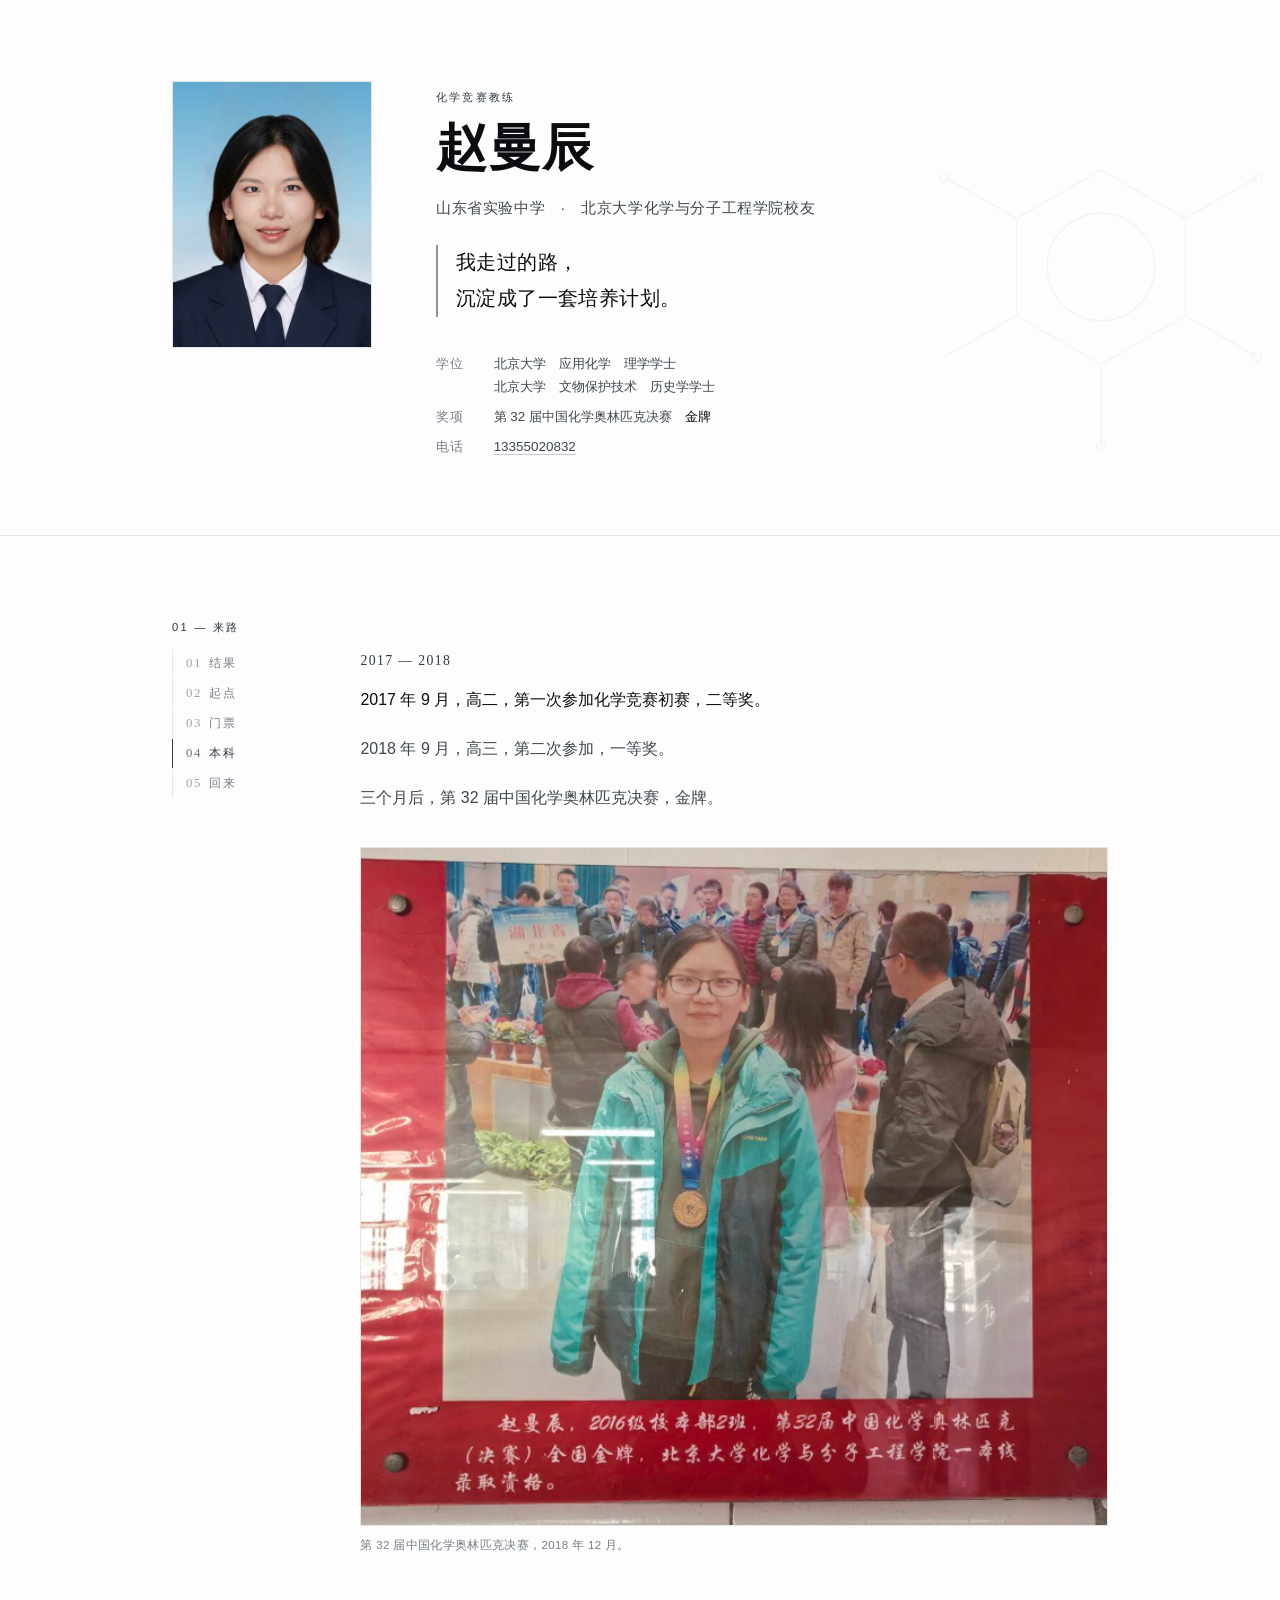
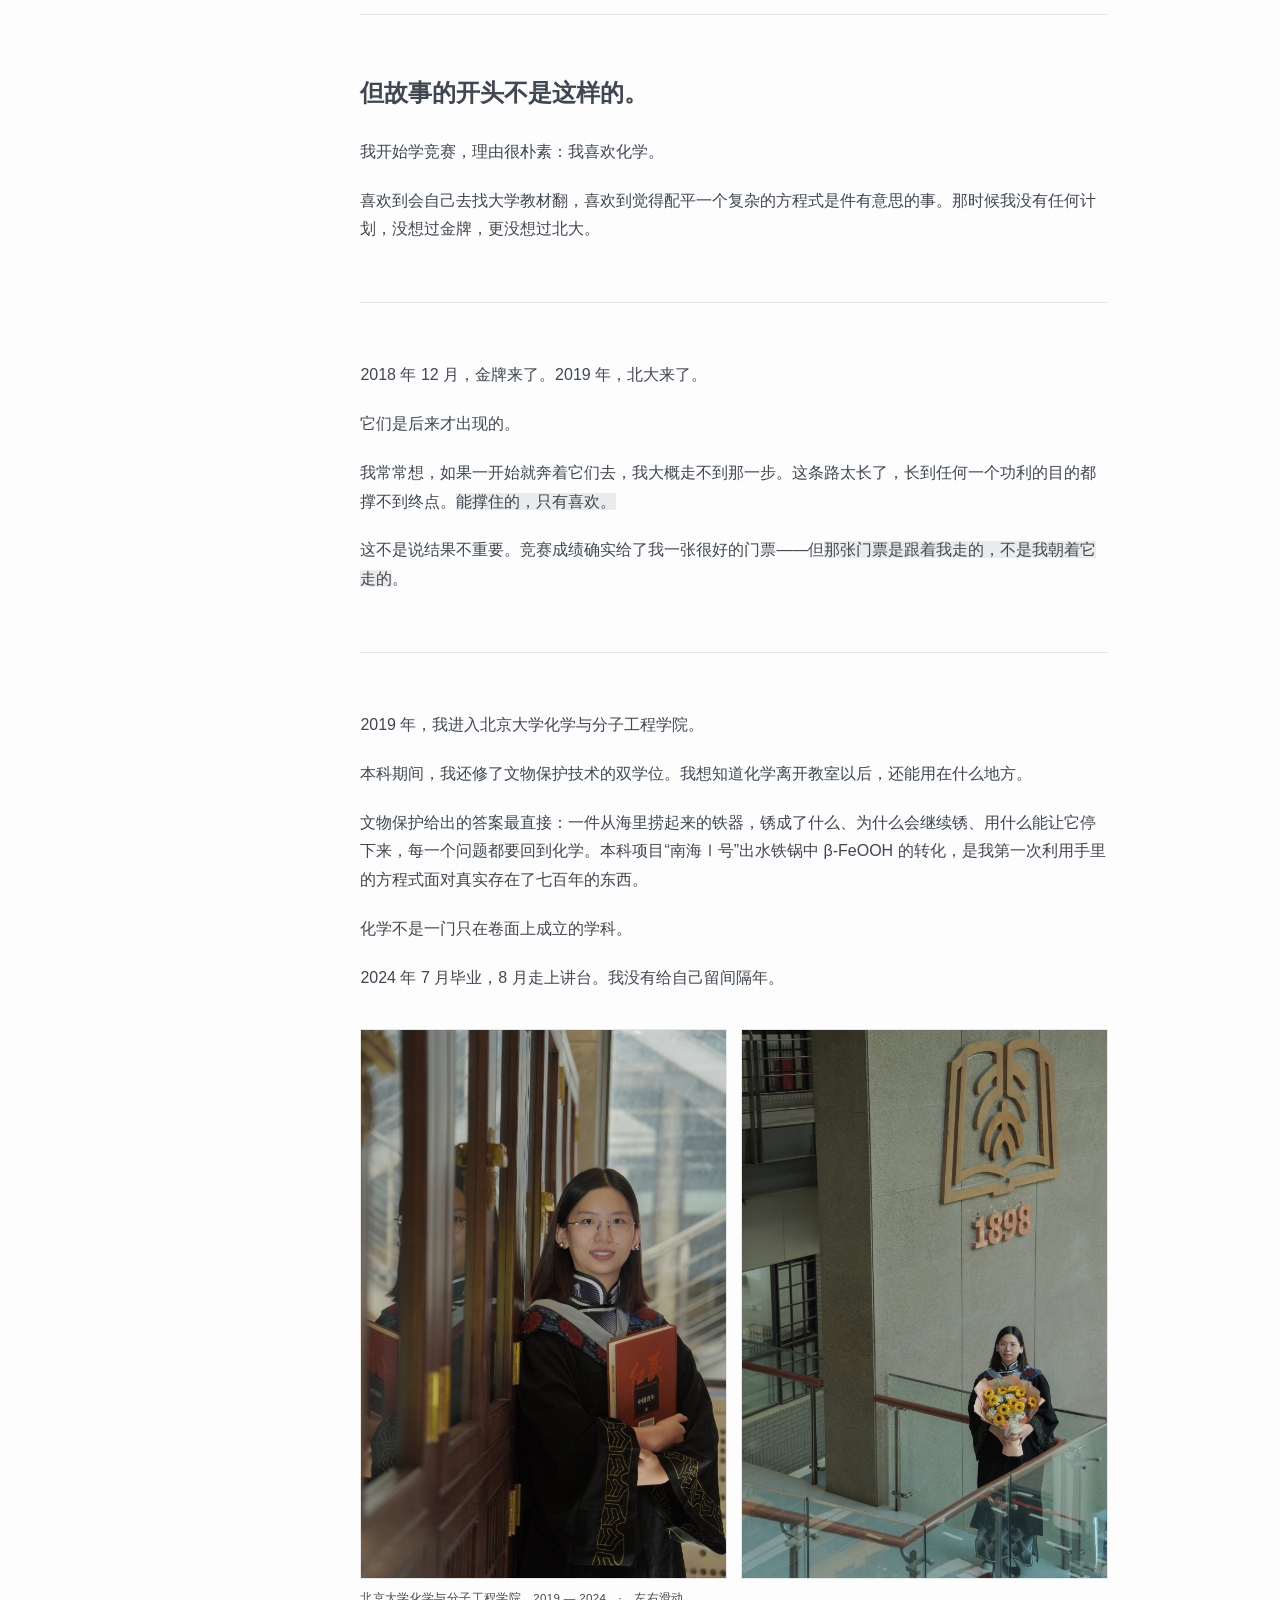
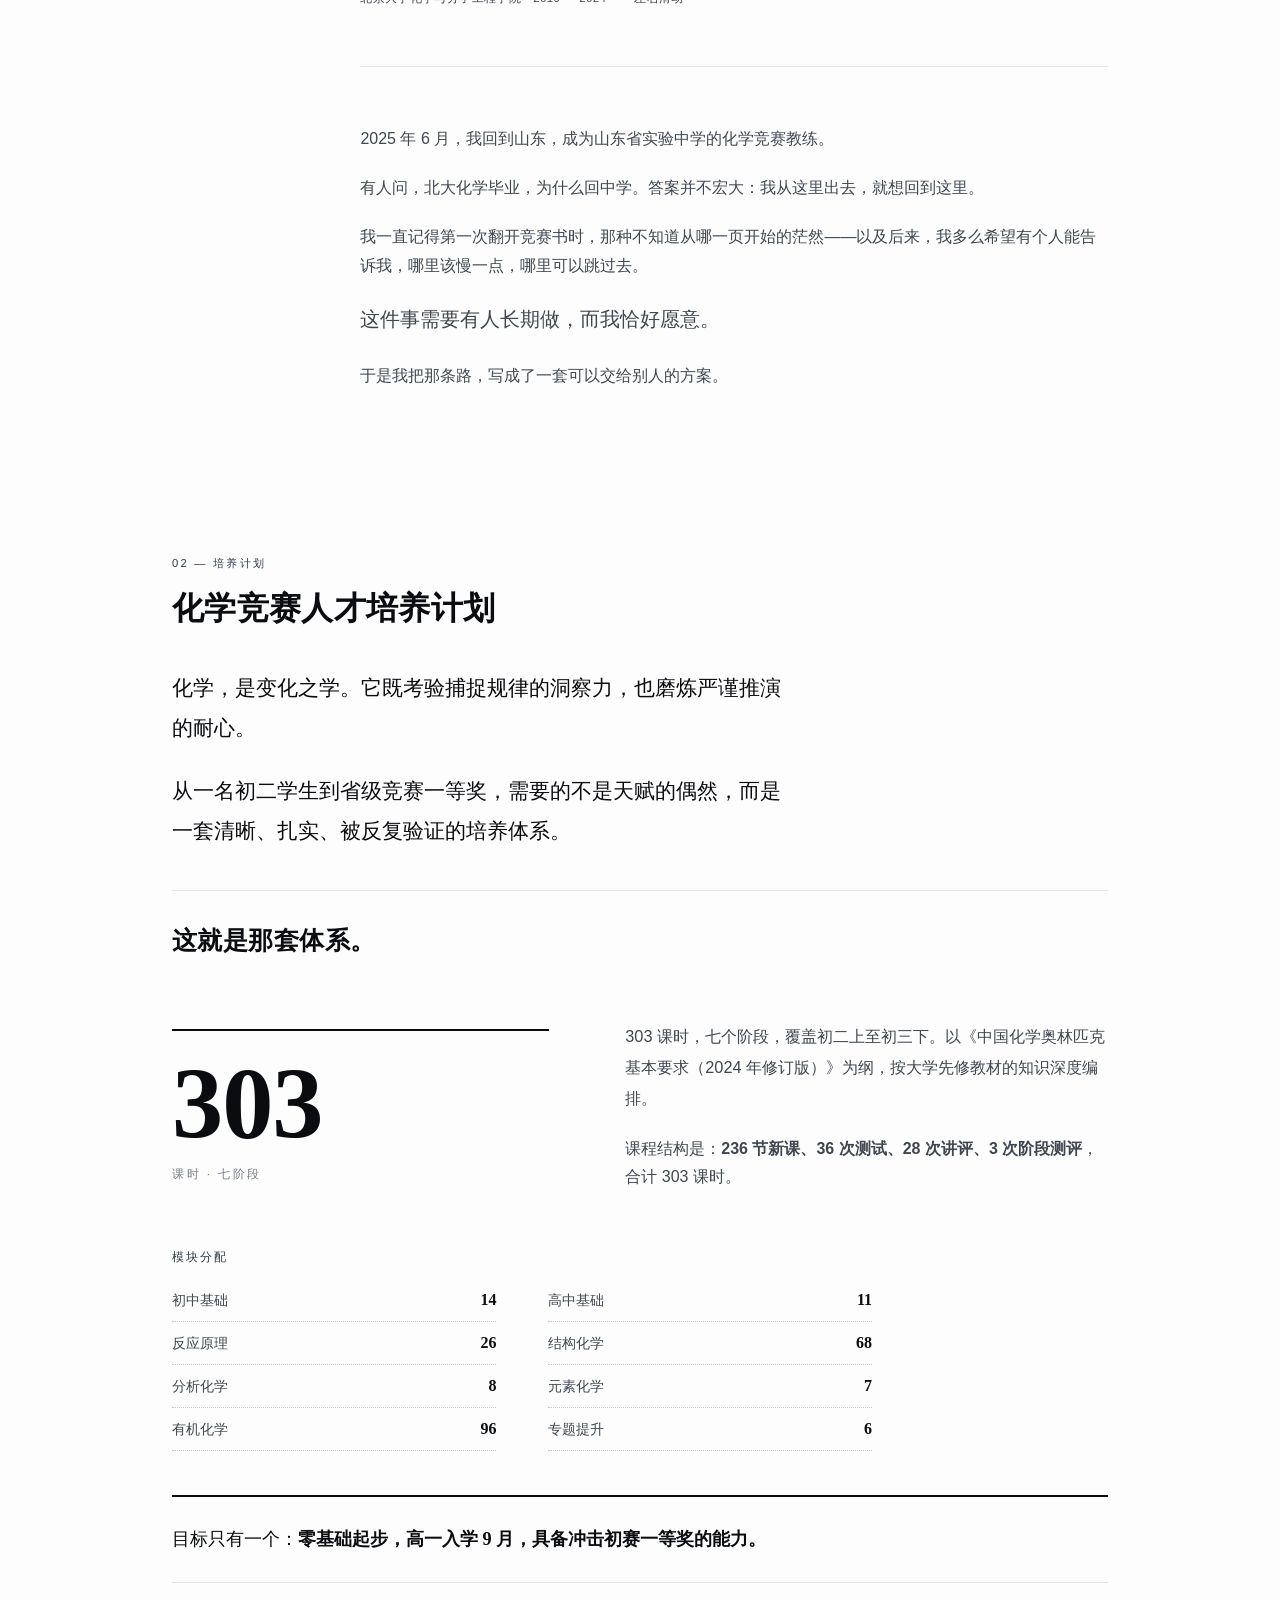
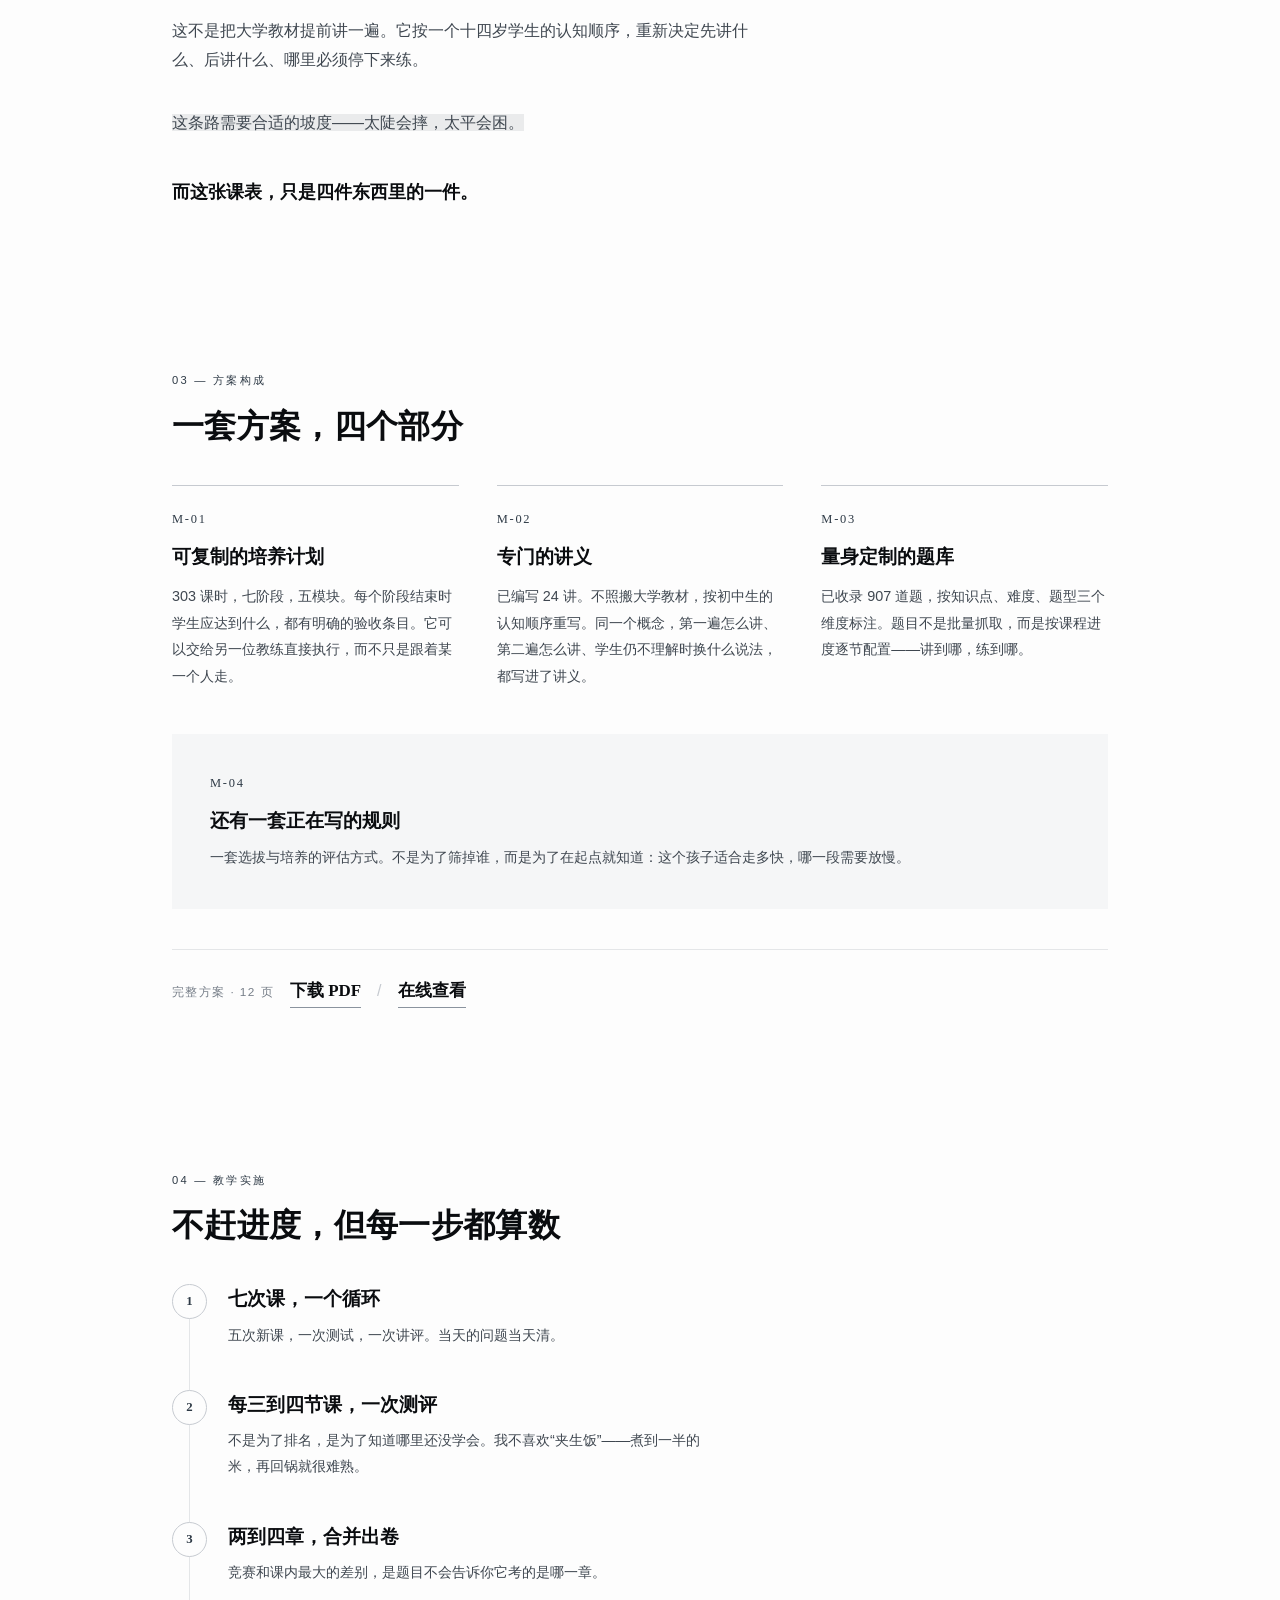
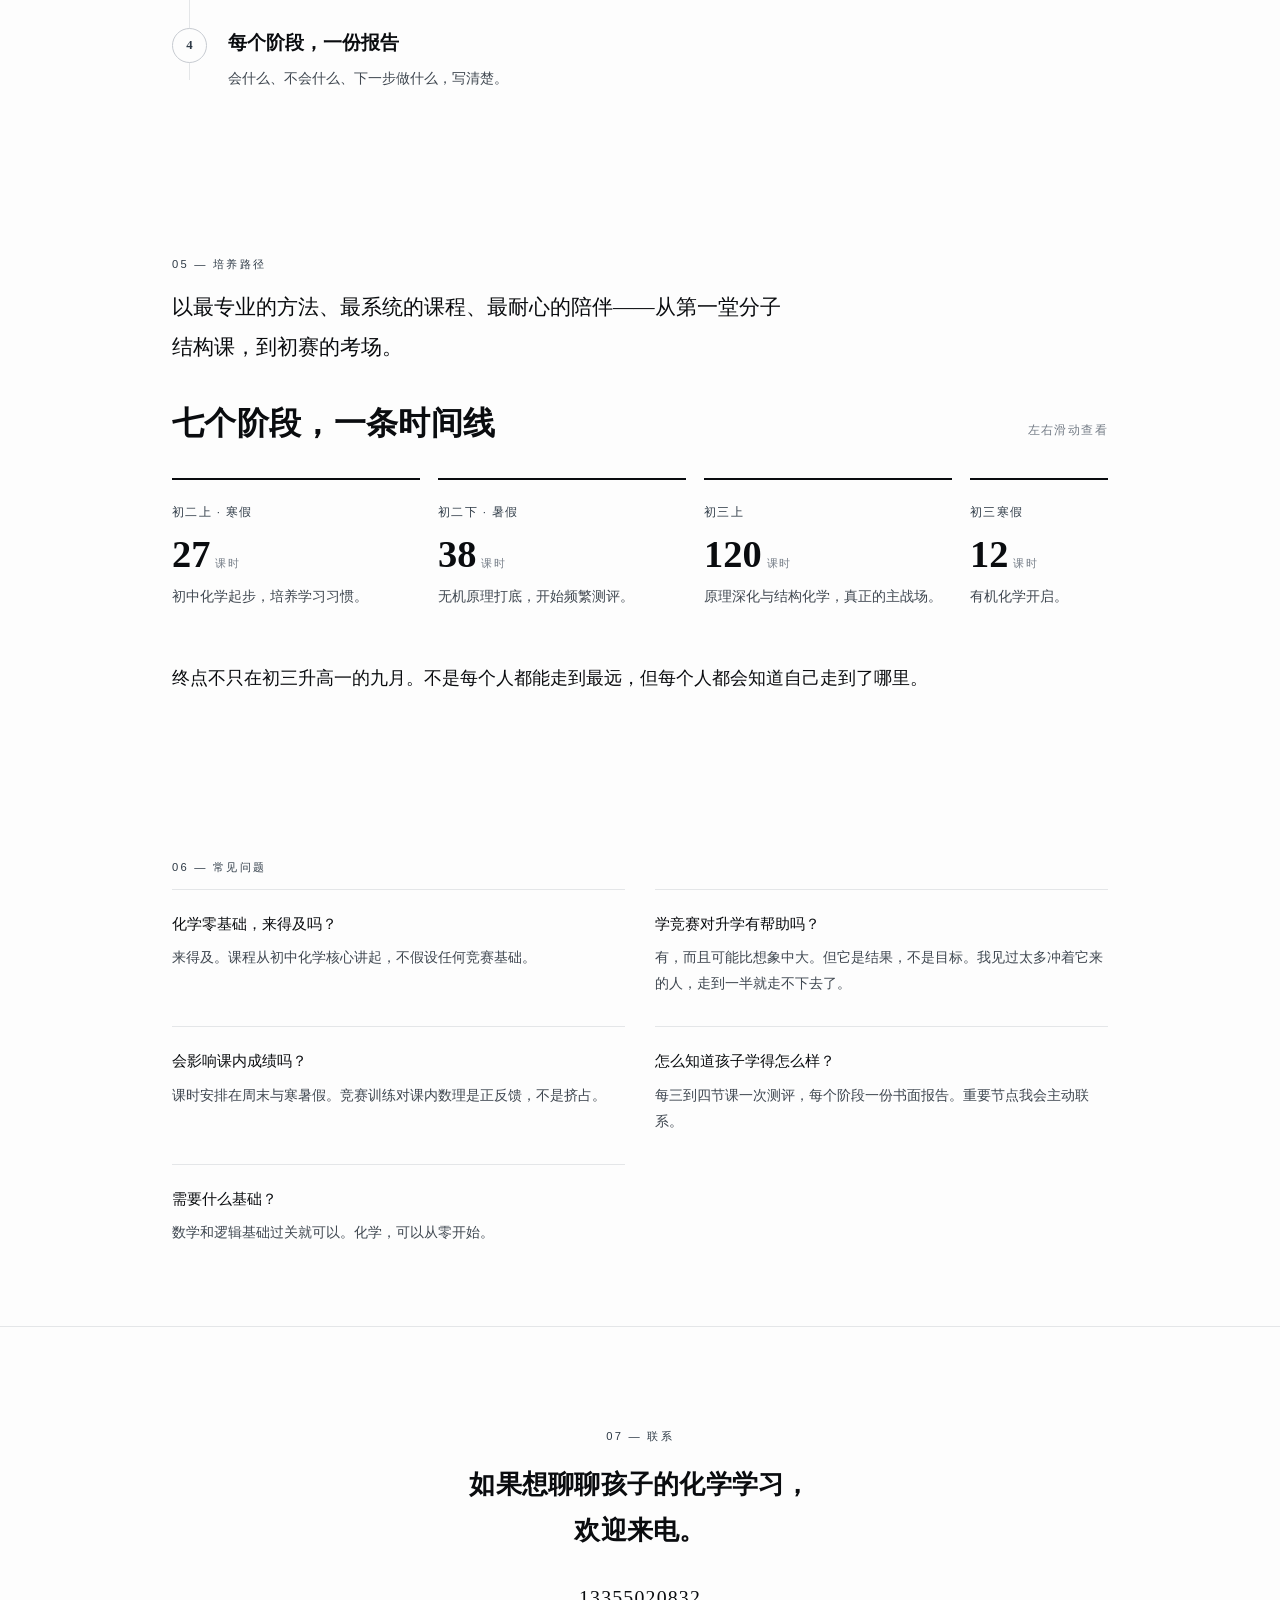
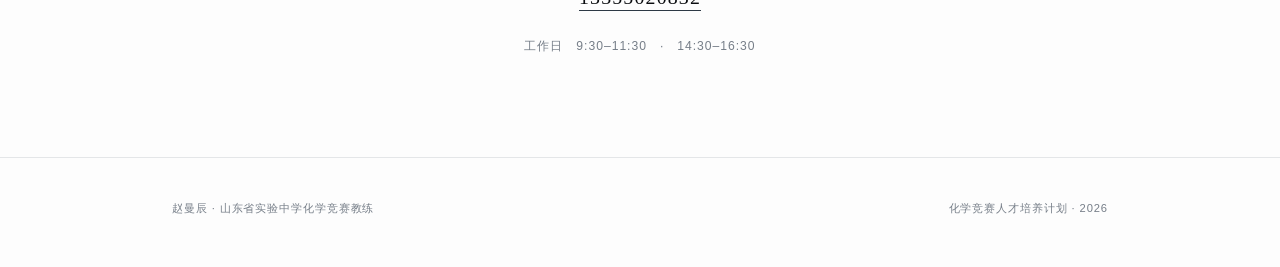
==== index.html @ fe49d8f7 "Add files via upload" ====
<!DOCTYPE html>
<html lang="zh-CN">
<head>
<meta charset="utf-8">
<meta name="viewport" content="width=device-width, initial-scale=1">
<title>赵曼辰 · 化学竞赛教练</title>
<meta name="description" content="赵曼辰，山东省实验中学化学竞赛教练，北京大学应用化学、文物保护技术双学士，第 32 届中国化学奥林匹克金牌。">
<meta name="theme-color" content="#FDFDFD">

<meta property="og:type" content="profile">
<meta property="og:title" content="赵曼辰 · 化学竞赛教练">
<meta property="og:description" content="我走过的路，沉淀成了一套培养计划。">

<link rel="icon" href="data:image/svg+xml,%3Csvg xmlns='http://www.w3.org/2000/svg' viewBox='0 0 32 32'%3E%3Crect width='32' height='32' fill='%23FDFDFD'/%3E%3Cpolygon points='16,5 25,10.5 25,21.5 16,27 7,21.5 7,10.5' fill='none' stroke='%232E3A46' stroke-width='1.5'/%3E%3C/svg%3E">
<link rel="stylesheet" href="style.css">
<!--
  设计方法参考：ESTHER不二 · esther-design-system
  https://github.com/esthersjw/esther-design-system
  许可：CC BY-NC-SA 4.0
  说明：仅借鉴其布局方法论与场景规范，未使用其模板与组件代码。
-->
</head>
<body>

<!-- ==================== 首屏 ==================== -->
<header class="hero">
  <svg class="hero-motif" viewBox="0 0 400 400" fill="none" aria-hidden="true">
    <g stroke="#0A0C0F" stroke-width="1">
      <polygon points="200,124 266,162 266,238 200,276 134,238 134,162"></polygon>
      <circle cx="200" cy="200" r="42"></circle>
      <line x1="266" y1="162" x2="322" y2="130"></line>
      <line x1="134" y1="162" x2="78" y2="130"></line>
      <line x1="200" y1="276" x2="200" y2="340"></line>
      <line x1="266" y1="238" x2="322" y2="270"></line>
      <line x1="134" y1="238" x2="78" y2="270"></line>
      <circle cx="322" cy="130" r="3.5"></circle>
      <circle cx="78" cy="130" r="3.5"></circle>
      <circle cx="200" cy="340" r="3.5"></circle>
      <circle cx="322" cy="270" r="3.5"></circle>
    </g>
  </svg>

  <div class="container">
    <div class="hero-grid">

      <div class="hero-portrait">
        <div class="photo-frame">
          <img src="assets/portrait.jpg" alt="赵曼辰肖像"
               onerror="this.parentNode.classList.add('is-empty');this.remove();">
          <div class="photo-ph">
            <span class="ph-idx">PH-01</span>
            <span class="ph-label">肖像照片</span>
            <span class="ph-hint">放入 assets/portrait.jpg<br>建议 3:4 竖版</span>
          </div>
        </div>
      </div>

      <div class="hero-info">
        <p class="eyebrow">化学竞赛教练</p>
        <h1>赵曼辰</h1>
        <p class="hero-role">山东省实验中学　·　北京大学化学与分子工程学院校友</p>
        <p class="hero-quote">我走过的路，<br>沉淀成了一套培养计划。</p>

        <dl class="facts">
          <dt>学位</dt>
          <dd>北京大学　应用化学　理学学士<br>北京大学　文物保护技术　历史学学士</dd>
          <dt>奖项</dt>
          <dd>第 32 届中国化学奥林匹克决赛　<b>金牌</b></dd>
          <dt>电话</dt>
          <dd><a href="tel:13355020832">13355020832</a></dd>
        </dl>
      </div>

    </div>
  </div>
</header>

<!-- ==================== 01 来路 ==================== -->
<section class="section" id="story">
  <div class="container">
    <p class="eyebrow">01 — 来路</p>

    <div class="story-layout">
      <nav class="story-nav" aria-label="故事节点">
        <button class="active" data-target="s1"><span class="idx">01</span>结果</button>
        <button data-target="s2"><span class="idx">02</span>起点</button>
        <button data-target="s3"><span class="idx">03</span>门票</button>
        <button data-target="s4"><span class="idx">04</span>本科</button>
        <button data-target="s5"><span class="idx">05</span>回来</button>
      </nav>

      <div class="story-body">

        <article class="story-item" id="s1">
          <span class="story-time">2017 — 2018</span>
          <p class="first">2017 年 9 月，高二，第一次参加化学竞赛初赛，二等奖。</p>
          <p>2018 年 9 月，高三，第二次参加，一等奖。</p>
          <p>三个月后，第 32 届中国化学奥林匹克决赛，金牌。</p>

          <figure class="story-figure">
            <div class="photo-frame">
              <img src="assets/award.png" alt="化学竞赛获奖照片"
                   onerror="this.parentNode.classList.add('is-empty');this.remove();">
              <div class="photo-ph">
                <span class="ph-idx">PH-02</span>
                <span class="ph-label">竞赛与获奖</span>
                <span class="ph-hint">放入 assets/award.jpg<br>建议 3:2 横版</span>
              </div>
            </div>
            <figcaption class="photo-caption">第 32 届中国化学奥林匹克决赛，2018 年 12 月。</figcaption>
          </figure>
        </article>

        <article class="story-item" id="s2">
          <p class="story-big">但故事的开头不是这样的。</p>
          <p>我开始学竞赛，理由很朴素：我喜欢化学。</p>
          <p>喜欢到会自己去找大学教材翻，喜欢到觉得配平一个复杂的方程式是件有意思的事。那时候我没有任何计划，没想过金牌，更没想过北大。</p>
        </article>

        <article class="story-item" id="s3">
          <p>2018 年 12 月，金牌来了。2019 年，北大来了。</p>
          <p>它们是后来才出现的。</p>
          <p>我常常想，如果一开始就奔着它们去，我大概走不到那一步。这条路太长了，长到任何一个功利的目的都撑不到终点。<span class="mark">能撑住的，只有喜欢。</span></p>
          <p>这不是说结果不重要。竞赛成绩确实给了我一张很好的门票——但<span class="mark">那张门票是跟着我走的，不是我朝着它走的</span>。</p>
        </article>

        <article class="story-item" id="s4">
          <p>2019 年，我进入北京大学化学与分子工程学院。</p>
          <p>本科期间，我还修了文物保护技术的双学位。我想知道化学离开教室以后，还能用在什么地方。</p>
          <p>文物保护给出的答案最直接：一件从海里捞起来的铁器，锈成了什么、为什么会继续锈、用什么能让它停下来，每一个问题都要回到化学。本科项目“南海Ⅰ号”出水铁锅中 β-FeOOH 的转化，是我第一次利用手里的方程式面对真实存在了七百年的东西。</p>
          <p>化学不是一门只在卷面上成立的学科。</p>
          <p>2024 年 7 月毕业，8 月走上讲台。我没有给自己留间隔年。</p>

          <div class="photo-slider">
            <figure class="photo-frame">
              <img src="assets/pku-1.jpg" alt="北京大学毕业照"
                   onerror="this.parentNode.classList.add('is-empty');this.remove();">
              <div class="photo-ph">
                <span class="ph-idx">PH-03</span>
                <span class="ph-label">毕业 · 学位服</span>
                <span class="ph-hint">assets/pku-1.jpg</span>
              </div>
            </figure>
            <figure class="photo-frame">
              <img src="assets/pku-2.jpg" alt="北京大学毕业照"
                   onerror="this.parentNode.classList.add('is-empty');this.remove();">
              <div class="photo-ph">
                <span class="ph-idx">PH-04</span>
                <span class="ph-label">毕业 · 1898</span>
                <span class="ph-hint">assets/pku-2.jpg</span>
              </div>
            </figure>
          </div>
          <p class="photo-set-note">北京大学化学与分子工程学院　2019 — 2024　·　左右滑动</p>
        </article>

        <article class="story-item" id="s5">
          <p>2025 年 6 月，我回到山东，成为山东省实验中学的化学竞赛教练。</p>
          <p>有人问，北大化学毕业，为什么回中学。答案并不宏大：我从这里出去，就想回到这里。</p>
          <p>我一直记得第一次翻开竞赛书时，那种不知道从哪一页开始的茫然——以及后来，我多么希望有个人能告诉我，哪里该慢一点，哪里可以跳过去。</p>
          <p class="strong-line">这件事需要有人长期做，而我恰好愿意。</p>
          <p>于是我把那条路，写成了一套可以交给别人的方案。</p>
        </article>

      </div>
    </div>
  </div>
</section>

<!-- ==================== 03 培养计划 ==================== -->
<section class="section" id="program">
  <div class="container">
    <p class="eyebrow">02 — 培养计划</p>
    <h2>化学竞赛人才培养计划</h2>

    <div class="program-intro">
      <p class="program-lead">化学，是变化之学。它既考验捕捉规律的洞察力，也磨炼严谨推演的耐心。</p>
      <p class="program-lead">从一名初二学生到省级竞赛一等奖，需要的不是天赋的偶然，而是一套清晰、扎实、被反复验证的培养体系。</p>
      <p class="program-pivot">这就是那套体系。</p>
    </div>

    <div class="map-layout" style="margin-top:clamp(34px,4.6vw,58px)">
      <div class="map-figure reveal">
        <span class="map-number">303</span>
        <span class="map-unit">课时 · 七阶段</span>
      </div>

      <div class="map-body reveal reveal-d1">
        <p class="lead">303 课时，七个阶段，覆盖初二上至初三下。以《中国化学奥林匹克基本要求（2024 年修订版）》为纲，按大学先修教材的知识深度编排。</p>
        <p>课程结构是：<b>236 节新课、36 次测试、28 次讲评、3 次阶段测评</b>，合计 303 课时。</p>
      </div>
    </div>

    <div class="module-block reveal">
      <h3 class="module-title">模块分配</h3>
      <div class="module-list">
        <div class="module-row"><span class="m-name">初中基础</span><span class="m-fill"></span><span class="m-num">14</span></div>
        <div class="module-row"><span class="m-name">高中基础</span><span class="m-fill"></span><span class="m-num">11</span></div>
        <div class="module-row"><span class="m-name">反应原理</span><span class="m-fill"></span><span class="m-num">26</span></div>
        <div class="module-row"><span class="m-name">结构化学</span><span class="m-fill"></span><span class="m-num">68</span></div>
        <div class="module-row"><span class="m-name">分析化学</span><span class="m-fill"></span><span class="m-num">8</span></div>
        <div class="module-row"><span class="m-name">元素化学</span><span class="m-fill"></span><span class="m-num">7</span></div>
        <div class="module-row"><span class="m-name">有机化学</span><span class="m-fill"></span><span class="m-num">96</span></div>
        <div class="module-row"><span class="m-name">专题提升</span><span class="m-fill"></span><span class="m-num">6</span></div>
      </div>
    </div>

    <p class="program-goal">目标只有一个：<strong>零基础起步，高一入学 9 月，具备冲击初赛一等奖的能力。</strong></p>

    <p class="program-close">这不是把大学教材提前讲一遍。它按一个十四岁学生的认知顺序，重新决定先讲什么、后讲什么、哪里必须停下来练。</p>

    <p class="program-close"><span class="mark">这条路需要合适的坡度——太陡会摔，太平会困。</span></p>

    <p class="program-tail">而这张课表，只是四件东西里的一件。</p>
  </div>
</section>

<!-- ==================== 04 三个标记 ==================== -->
<section class="section" id="marks">
  <div class="container">
    <p class="eyebrow">03 — 方案构成</p>
    <h2>一套方案，四个部分</h2>

    <div class="marks-grid">
      <div class="mark-card reveal">
        <span class="mark-idx">M-01</span>
        <h3>可复制的培养计划</h3>
        <p>303 课时，七阶段，五模块。每个阶段结束时学生应达到什么，都有明确的验收条目。它可以交给另一位教练直接执行，而不只是跟着某一个人走。</p>
      </div>
      <div class="mark-card reveal reveal-d1">
        <span class="mark-idx">M-02</span>
        <h3>专门的讲义</h3>
        <p>已编写 24 讲。不照搬大学教材，按初中生的认知顺序重写。同一个概念，第一遍怎么讲、第二遍怎么讲、学生仍不理解时换什么说法，都写进了讲义。</p>
      </div>
      <div class="mark-card reveal reveal-d2">
        <span class="mark-idx">M-03</span>
        <h3>量身定制的题库</h3>
        <p>已收录 907 道题，按知识点、难度、题型三个维度标注。题目不是批量抓取，而是按课程进度逐节配置——讲到哪，练到哪。</p>
      </div>
    </div>

    <div class="mark-wide reveal">
      <span class="mark-idx">M-04</span>
      <h3>还有一套正在写的规则</h3>
      <p>一套选拔与培养的评估方式。不是为了筛掉谁，而是为了在起点就知道：这个孩子适合走多快，哪一段需要放慢。</p>
    </div>

    <div class="doc-row reveal">
      <span class="doc-label">完整方案 · 12 页</span>
      <a class="doc-link" href="plan/plan.pdf" target="_blank" rel="noopener">下载 PDF</a>
      <span class="doc-sep">/</span>
      <a class="doc-link" href="plan/plan-web.html" target="_blank" rel="noopener">在线查看</a>
    </div>
  </div>
</section>

<!-- ==================== 05 方法 ==================== -->
<section class="section" id="method">
  <div class="container">
    <p class="eyebrow">04 — 教学实施</p>
    <h2>不赶进度，但每一步都算数</h2>

    <div class="steps">
      <div class="step reveal">
        <span class="step-num">1</span>
        <h3>七次课，一个循环</h3>
        <p>五次新课，一次测试，一次讲评。当天的问题当天清。</p>
      </div>
      <div class="step reveal">
        <span class="step-num">2</span>
        <h3>每三到四节课，一次测评</h3>
        <p>不是为了排名，是为了知道哪里还没学会。我不喜欢“夹生饭”——煮到一半的米，再回锅就很难熟。</p>
      </div>
      <div class="step reveal">
        <span class="step-num">3</span>
        <h3>两到四章，合并出卷</h3>
        <p>竞赛和课内最大的差别，是题目不会告诉你它考的是哪一章。</p>
      </div>
      <div class="step reveal">
        <span class="step-num">4</span>
        <h3>每个阶段，一份报告</h3>
        <p>会什么、不会什么、下一步做什么，写清楚。</p>
      </div>
    </div>
  </div>
</section>

<!-- ==================== 06 行程 ==================== -->
<section class="section" id="trip">
  <div class="container">
    <p class="eyebrow">05 — 培养路径</p>

    <p class="program-lead" style="margin-bottom:clamp(22px,3vw,32px)">以最专业的方法、最系统的课程、最耐心的陪伴——从第一堂分子结构课，到初赛的考场。</p>

    <div class="trip-head">
      <h2 style="margin-bottom:0">七个阶段，一条时间线</h2>
      <span class="trip-hint">左右滑动查看</span>
    </div>

    <div class="trip-scroll reveal">
      <div class="trip-card">
        <span class="phase">初二上 · 寒假</span>
        <span class="hours">27<small>课时</small></span>
        <p>初中化学起步，培养学习习惯。</p>
      </div>
      <div class="trip-card">
        <span class="phase">初二下 · 暑假</span>
        <span class="hours">38<small>课时</small></span>
        <p>无机原理打底，开始频繁测评。</p>
      </div>
      <div class="trip-card">
        <span class="phase">初三上</span>
        <span class="hours">120<small>课时</small></span>
        <p>原理深化与结构化学，真正的主战场。</p>
      </div>
      <div class="trip-card">
        <span class="phase">初三寒假</span>
        <span class="hours">12<small>课时</small></span>
        <p>有机化学开启。</p>
      </div>
      <div class="trip-card">
        <span class="phase">初三下</span>
        <span class="hours">106<small>课时</small></span>
        <p>有机推进，春季联考，向初赛收口。</p>
      </div>
    </div>

    <p class="trip-note">终点不只在初三升高一的九月。不是每个人都能走到最远，但每个人都会知道自己走到了哪里。</p>
  </div>
</section>

<!-- ==================== 07 FAQ ==================== -->
<section class="section" id="faq">
  <div class="container">
    <p class="eyebrow">06 — 常见问题</p>

    <div class="faq-grid">
      <div class="faq-item reveal">
        <h3>化学零基础，来得及吗？</h3>
        <p>来得及。课程从初中化学核心讲起，不假设任何竞赛基础。</p>
      </div>
      <div class="faq-item reveal">
        <h3>学竞赛对升学有帮助吗？</h3>
        <p>有，而且可能比想象中大。但它是结果，不是目标。我见过太多冲着它来的人，走到一半就走不下去了。</p>
      </div>
      <div class="faq-item reveal">
        <h3>会影响课内成绩吗？</h3>
        <p>课时安排在周末与寒暑假。竞赛训练对课内数理是正反馈，不是挤占。</p>
      </div>
      <div class="faq-item reveal">
        <h3>怎么知道孩子学得怎么样？</h3>
        <p>每三到四节课一次测评，每个阶段一份书面报告。重要节点我会主动联系。</p>
      </div>
      <div class="faq-item reveal">
        <h3>需要什么基础？</h3>
        <p>数学和逻辑基础过关就可以。化学，可以从零开始。</p>
      </div>
    </div>
  </div>
</section>

<!-- ==================== 08 联系 ==================== -->
<section class="contact" id="contact">
  <div class="container">
    <p class="eyebrow">07 — 联系</p>
    <p class="contact-line">如果想聊聊孩子的化学学习，<br>欢迎来电。</p>
    <a class="contact-email" href="tel:13355020832">13355020832</a>
    <p class="contact-note">工作日　9:30–11:30　·　14:30–16:30</p>
  </div>
</section>

<footer class="footer">
  <div class="container">
    <div class="footer-inner">
      <span>赵曼辰 · 山东省实验中学化学竞赛教练</span>
      <span>化学竞赛人才培养计划 · 2026</span>
    </div>
  </div>
</footer>

<script>
(function () {
  var reduced = window.matchMedia('(prefers-reduced-motion: reduce)').matches;

  var reveals = document.querySelectorAll('.reveal');
  if (reduced || !('IntersectionObserver' in window)) {
    reveals.forEach(function (el) { el.classList.add('in'); });
  } else {
    var io = new IntersectionObserver(function (entries) {
      entries.forEach(function (e) {
        if (e.isIntersecting) {
          e.target.classList.add('in');
          io.unobserve(e.target);
        }
      });
    }, { threshold: 0.12, rootMargin: '0px 0px -6% 0px' });
    reveals.forEach(function (el) { io.observe(el); });
  }

  var navBtns = document.querySelectorAll('.story-nav button');
  var stories = document.querySelectorAll('.story-item');

  function setActive(id) {
    navBtns.forEach(function (b) {
      b.classList.toggle('active', b.dataset.target === id);
    });
  }

  navBtns.forEach(function (btn) {
    btn.addEventListener('click', function () {
      var el = document.getElementById(btn.dataset.target);
      if (el) {
        var y = el.getBoundingClientRect().top + window.pageYOffset - 80;
        window.scrollTo({ top: y, behavior: reduced ? 'auto' : 'smooth' });
      }
      setActive(btn.dataset.target);
    });
  });

  if ('IntersectionObserver' in window && stories.length) {
    var so = new IntersectionObserver(function (entries) {
      entries.forEach(function (e) {
        if (e.isIntersecting) setActive(e.target.id);
      });
    }, { threshold: 0.08, rootMargin: '-22% 0px -58% 0px' });
    stories.forEach(function (s) { so.observe(s); });
  }
})();
</script>

</body>
</html>
---- style.css ----
/* ==========================================================================
   赵曼辰 · 个人主页
   视觉参考：PRISM（Deep Navy & Gold 学术配色）+ esther-design-system（布局方法论）
   ========================================================================== */

:root {
  /* 底色：近纯白，论文纸感 */
  --paper:      #FDFDFD;
  --paper-alt:  #F5F6F7;
  --paper-warm: #FAFAFA;

  /* 文字：近黑，带极轻冷调，不用纯黑 */
  --ink:        #0A0C0F;
  --ink-soft:   #3F4750;
  --ink-faint:  #767E88;

  /* 强调：深石板灰蓝 */
  --accent:     #2E3A46;
  --accent-soft:#8A939E;

  --rule:       #E4E6E8;
  --rule-dark:  #C6CAD0;

  --serif: "Source Han Serif SC", "Noto Serif CJK SC", "Songti SC", "STSong", "SimSun", Georgia, serif;
  --sans:  "Inter", "PingFang SC", "Microsoft YaHei", "Source Han Sans SC", "Noto Sans CJK SC", -apple-system, BlinkMacSystemFont, "Segoe UI", sans-serif;

  --w: 1040px;
}

*, *::before, *::after { box-sizing: border-box; }

html {
  scroll-behavior: smooth;
  -webkit-text-size-adjust: 100%;
}

html, body { max-width: 100%; overflow-x: clip; }

body {
  margin: 0;
  background: var(--paper);
  color: var(--ink);
  font-family: var(--sans);
  font-size: 16px;
  line-height: 1.8;
  font-weight: 400;
  -webkit-font-smoothing: antialiased;
  -moz-osx-font-smoothing: grayscale;
  text-rendering: optimizeLegibility;
  font-feature-settings: "kern" 1, "liga" 1;
}

::selection { background: var(--ink); color: var(--paper); }

img { max-width: 100%; display: block; }

a {
  color: inherit;
  text-decoration: none;
  border-bottom: 1px solid var(--rule-dark);
  transition: border-color .2s ease, color .2s ease;
}
a:hover { color: var(--accent); border-bottom-color: var(--accent); }

/* ---------- 排版基础 ---------- */

.container {
  width: 100%;
  max-width: var(--w);
  margin: 0 auto;
  padding: 0 clamp(22px, 5vw, 52px);
}

.section { padding: clamp(64px, 9vh, 116px) 0; }

.eyebrow {
  font-size: 0.7rem;
  letter-spacing: 0.2em;
  color: var(--accent);
  margin: 0 0 1.1em;
  font-weight: 500;
  text-transform: uppercase;
}

h2 {
  font-family: var(--serif);
  font-size: clamp(1.42rem, 3vw, 2rem);
  font-weight: 600;
  line-height: 1.45;
  letter-spacing: 0.01em;
  margin: 0 0 clamp(24px, 3.2vw, 36px);
}

h3 {
  font-family: var(--serif);
  font-size: clamp(1.02rem, 1.8vw, 1.16rem);
  font-weight: 600;
  line-height: 1.6;
  margin: 0 0 0.55em;
}

p { margin: 0 0 1.25em; }
p:last-child { margin-bottom: 0; }

.lead {
  font-size: 1.02rem;
  color: var(--ink-soft);
  line-height: 1.9;
}

.strong-line {
  font-family: var(--serif);
  font-size: clamp(1.06rem, 2.2vw, 1.24rem);
  line-height: 1.85;
  color: var(--ink);
}

.mark {
  background-color: rgba(46, 58, 70, 0.09);
}

.hairline { height: 1px; background: var(--rule); border: 0; margin: 0; }

/* ---------- 图片位（放图自动生效，无图显示占位） ---------- */

.photo-frame {
  position: relative;
  margin: 0;
  background: var(--paper-alt);
  border: 1px solid var(--rule);
  overflow: hidden;
}

.photo-frame img {
  width: 100%;
  height: 100%;
  object-fit: cover;
  display: block;
}

.photo-ph {
  display: none;
  position: absolute;
  inset: 0;
  flex-direction: column;
  align-items: center;
  justify-content: center;
  gap: 5px;
  text-align: center;
  padding: 12px;
  background:
    repeating-linear-gradient(45deg, transparent 0 7px, rgba(15,23,42,0.02) 7px 8px),
    var(--paper-alt);
  border: 1px dashed var(--rule-dark);
}

.photo-frame.is-empty .photo-ph { display: flex; }

.ph-idx {
  font-family: var(--serif);
  font-size: 0.78rem;
  letter-spacing: 0.14em;
  color: var(--accent);
}

.ph-label {
  font-size: 0.78rem;
  letter-spacing: 0.08em;
  color: var(--ink-soft);
}

.ph-hint {
  font-size: 0.66rem;
  letter-spacing: 0.04em;
  color: var(--ink-faint);
  line-height: 1.6;
}

.ratio-1-1  { aspect-ratio: 1 / 1; }
.ratio-4-3  { aspect-ratio: 4 / 3; }
.ratio-3-2  { aspect-ratio: 3 / 2; }
.ratio-16-10{ aspect-ratio: 16 / 10; }

.photo-caption {
  font-size: 0.72rem;
  line-height: 1.7;
  color: var(--ink-faint);
  letter-spacing: 0.03em;
  margin-top: 10px;
}

/* ---------- 01 Hero（学术主页版：左像右文） ---------- */

.hero {
  padding: clamp(56px, 9vh, 96px) 0 clamp(48px, 7vh, 80px);
  border-bottom: 1px solid var(--rule);
  position: relative;
  overflow: hidden;
}

.hero-grid {
  display: grid;
  grid-template-columns: 200px 1fr;
  gap: clamp(28px, 5vw, 64px);
  align-items: start;
  position: relative;
  z-index: 2;
}

.hero-portrait {
  width: 100%;
}

.hero-portrait .photo-frame { aspect-ratio: 3 / 4; }

.hero-info { padding-top: 6px; }

.hero h1 {
  font-family: var(--serif);
  font-size: clamp(2.2rem, 5vw, 3.2rem);
  font-weight: 600;
  line-height: 1.15;
  letter-spacing: 0.04em;
  margin: 0 0 0.3em;
}

.hero-role {
  font-size: 0.94rem;
  color: var(--ink-soft);
  letter-spacing: 0.04em;
  margin: 0 0 1.6em;
}

.hero-quote {
  font-family: var(--serif);
  font-size: clamp(1.04rem, 2.2vw, 1.22rem);
  line-height: 1.85;
  color: var(--ink);
  letter-spacing: 0.02em;
  margin: 0 0 clamp(28px, 4vh, 40px);
  padding-left: 18px;
  border-left: 2px solid var(--accent-soft);
  max-width: min(26em, 100%);
}

/* 学术信息表 */
.facts {
  display: grid;
  grid-template-columns: max-content 1fr;
  gap: 7px clamp(16px, 2.4vw, 30px);
  font-size: 0.84rem;
  line-height: 1.7;
  max-width: 560px;
}

.facts dt {
  color: var(--ink-faint);
  letter-spacing: 0.06em;
  white-space: nowrap;
}

.facts dd {
  margin: 0;
  color: var(--ink-soft);
}

.facts dd b { color: var(--ink); font-weight: 500; }

/* Hero 装饰线 */
.hero-motif {
  position: absolute;
  right: -6vw;
  top: 50%;
  transform: translateY(-50%);
  width: clamp(340px, 40vw, 540px);
  opacity: 0.04;
  pointer-events: none;
  z-index: 1;
}

/* ---------- 02 故事 ---------- */

.story-layout {
  display: grid;
  grid-template-columns: 118px 1fr;
  gap: clamp(32px, 5.5vw, 76px);
  align-items: start;
}

.story-nav {
  position: sticky;
  top: clamp(64px, 10vh, 92px);
  display: flex;
  flex-direction: column;
  gap: 1px;
}

.story-nav button {
  appearance: none;
  background: none;
  border: 0;
  border-left: 1px solid var(--rule);
  padding: 7px 0 7px 13px;
  text-align: left;
  cursor: pointer;
  font-family: var(--sans);
  font-size: 0.72rem;
  letter-spacing: 0.14em;
  color: var(--ink-faint);
  transition: color .25s ease, border-color .25s ease;
}

.story-nav button:hover { color: var(--ink-soft); }

.story-nav button.active {
  color: var(--accent);
  border-left-color: var(--accent);
}

.story-nav .idx {
  font-family: var(--serif);
  font-size: 0.8rem;
  margin-right: 7px;
  opacity: 0.7;
}

.story-item {
  padding-bottom: clamp(38px, 5.5vw, 58px);
  margin-bottom: clamp(38px, 5.5vw, 58px);
  border-bottom: 1px solid var(--rule);
}
.story-item:last-child { border-bottom: 0; margin-bottom: 0; padding-bottom: 0; }

.story-item p { color: var(--ink-soft); }
.story-item p.first { color: var(--ink); }

.story-time {
  font-family: var(--serif);
  font-size: 0.86rem;
  letter-spacing: 0.1em;
  color: var(--accent);
  display: block;
  margin-bottom: 0.9em;
  font-variant-numeric: tabular-nums;
}

.story-big {
  font-family: var(--serif);
  font-size: clamp(1.2rem, 2.6vw, 1.5rem);
  line-height: 1.7;
  color: var(--ink);
  font-weight: 600;
  margin: 0 0 1em;
}

/* 故事内嵌图 */
.story-figure {
  margin: clamp(24px, 3.4vw, 34px) 0 0;
}

.story-figure .photo-frame { aspect-ratio: 11 / 10; }

/* 照片组（北大生活） */
.photo-set {
  display: grid;
  grid-template-columns: 1fr 1fr;
  gap: clamp(12px, 1.8vw, 18px);
  margin: clamp(26px, 3.6vw, 36px) 0 0;
}

.photo-set .photo-frame { aspect-ratio: 4 / 3; }

.photo-set .photo-frame.is-wide {
  grid-column: 1 / -1;
  aspect-ratio: 16 / 9;
}

.photo-set-note {
  grid-column: 1 / -1;
  font-size: 0.72rem;
  color: var(--ink-faint);
  letter-spacing: 0.03em;
  line-height: 1.7;
  margin: 0;
}

/* ---------- 02 履历 ---------- */

.cv-grid {
  display: grid;
  grid-template-columns: repeat(3, 1fr);
  gap: clamp(22px, 3.4vw, 44px);
}

.cv-col {
  border-top: 2px solid var(--ink);
  padding-top: clamp(14px, 2vw, 18px);
}

.cv-col h3 {
  font-family: var(--sans);
  font-size: 0.72rem;
  font-weight: 500;
  letter-spacing: 0.16em;
  color: var(--accent);
  margin: 0;
  text-transform: uppercase;
}

.cv-item { margin-top: clamp(14px, 2vw, 20px); }

.cv-main {
  font-size: 0.92rem;
  font-weight: 500;
  color: var(--ink);
  margin: 0;
  line-height: 1.6;
}

.cv-sub {
  font-size: 0.8rem;
  color: var(--ink-soft);
  margin: 2px 0 0;
  line-height: 1.7;
}

.cv-date {
  font-size: 0.72rem;
  color: var(--ink-faint);
  margin: 3px 0 0;
  letter-spacing: 0.06em;
  font-variant-numeric: tabular-nums;
}

/* ---------- 04 培养计划 ---------- */

.program-lead {
  font-family: var(--serif);
  font-size: clamp(1.08rem, 2.4vw, 1.3rem);
  line-height: 1.95;
  color: var(--ink);
  max-width: 30em;
  margin: 0 0 1.05em;
  text-wrap: pretty;
}

.program-pivot {
  font-family: var(--serif);
  font-size: clamp(1.18rem, 2.9vw, 1.55rem);
  font-weight: 600;
  color: var(--ink);
  letter-spacing: 0.02em;
  margin: clamp(26px, 3.4vw, 38px) 0 0;
  padding-top: clamp(20px, 2.6vw, 28px);
  border-top: 1px solid var(--rule);
}

.module-block { margin-top: clamp(34px, 4.6vw, 56px); }

.module-title {
  font-family: var(--sans);
  font-size: 0.72rem;
  font-weight: 500;
  letter-spacing: 0.16em;
  color: var(--accent);
  text-transform: uppercase;
  margin: 0 0 12px;
}

.module-list {
  display: grid;
  grid-template-columns: 1fr 1fr;
  gap: 0 clamp(26px, 4vw, 56px);
  max-width: 700px;
}

.module-row {
  display: flex;
  align-items: baseline;
  gap: 10px;
  padding: 9px 0;
  border-bottom: 1px dotted var(--rule-dark);
  font-size: 0.9rem;
  line-height: 1.5;
}

.m-name { color: var(--ink-soft); }
.m-fill { flex: 1; min-width: 12px; }

.m-num {
  font-family: var(--serif);
  font-size: 1rem;
  font-weight: 600;
  color: var(--ink);
  font-variant-numeric: tabular-nums;
  white-space: nowrap;
}

.program-goal {
  margin-top: clamp(30px, 4vw, 44px);
  font-family: var(--serif);
  font-size: clamp(1rem, 2.2vw, 1.14rem);
  line-height: 1.85;
  color: var(--ink);
  padding: clamp(18px, 2.4vw, 26px) 0;
  border-top: 2px solid var(--ink);
  border-bottom: 1px solid var(--rule);
}

.program-goal strong { font-weight: 600; }

.program-close {
  margin-top: clamp(24px, 3.2vw, 34px);
  color: var(--ink-soft);
  max-width: 36em;
}

.program-tail {
  margin-top: clamp(26px, 3.4vw, 38px);
  font-family: var(--serif);
  font-size: clamp(1rem, 2.2vw, 1.12rem);
  font-weight: 600;
  color: var(--ink);
}


.photo-slider {
  display: flex;
  gap: clamp(10px, 1.6vw, 14px);
  overflow-x: auto;
  scroll-snap-type: x mandatory;
  padding-bottom: 10px;
  margin: clamp(26px, 3.6vw, 36px) 0 0;
  scrollbar-width: thin;
}
.photo-slider::-webkit-scrollbar { height: 2px; }
.photo-slider::-webkit-scrollbar-thumb { background: var(--rule-dark); }
.photo-slider .photo-frame {
  flex: 0 0 calc(50% - 7px);
  aspect-ratio: 2 / 3;
  scroll-snap-align: start;
}

/* ---------- 03 地图 ---------- */

.map-layout {
  display: grid;
  grid-template-columns: 0.78fr 1fr;
  gap: clamp(32px, 6vw, 84px);
  align-items: center;
}

.map-figure {
  border-top: 2px solid var(--ink);
  padding-top: clamp(18px, 2.6vw, 24px);
}

.map-number {
  font-family: var(--serif);
  font-size: clamp(3.2rem, 9vw, 6.4rem);
  font-weight: 600;
  line-height: 0.95;
  letter-spacing: -0.01em;
  display: block;
  font-variant-numeric: tabular-nums;
}

.map-unit {
  display: block;
  font-size: 0.72rem;
  letter-spacing: 0.22em;
  color: var(--ink-faint);
  margin-top: 12px;
}

.map-body p { color: var(--ink-soft); }
.map-body .strong-line { color: var(--ink); }

/* ---------- 04 三个标记 ---------- */

.marks-grid {
  display: grid;
  grid-template-columns: repeat(3, 1fr);
  gap: clamp(20px, 3vw, 38px);
}

.mark-card {
  border-top: 1px solid var(--rule-dark);
  padding-top: clamp(16px, 2.2vw, 22px);
}

.mark-idx {
  display: block;
  font-family: var(--serif);
  font-size: 0.78rem;
  letter-spacing: 0.14em;
  color: var(--accent);
  margin-bottom: 12px;
}

.mark-card h3 { margin-bottom: 0.6em; }

.mark-card p {
  color: var(--ink-soft);
  font-size: 0.9rem;
  line-height: 1.85;
}

.mark-wide {
  margin-top: clamp(28px, 4vw, 44px);
  background: var(--paper-alt);
  padding: clamp(24px, 3.4vw, 38px);
}

.mark-wide h3 { margin-bottom: 0.5em; }
.mark-wide p { color: var(--ink-soft); font-size: 0.9rem; }

/* 资料下载条 */
.doc-row {
  margin-top: clamp(26px, 3.6vw, 40px);
  padding-top: clamp(18px, 2.6vw, 26px);
  border-top: 1px solid var(--rule);
  display: flex;
  flex-wrap: wrap;
  align-items: baseline;
  gap: 8px 16px;
}

.doc-label {
  font-size: 0.74rem;
  letter-spacing: 0.12em;
  color: var(--ink-faint);
}

.doc-link {
  font-family: var(--serif);
  font-size: clamp(0.96rem, 1.9vw, 1.06rem);
  font-weight: 600;
  border-bottom: 1px solid var(--accent-soft);
}

.doc-sep { color: var(--rule-dark); }

/* ---------- 05 方法 ---------- */

.steps {
  position: relative;
  padding-left: clamp(40px, 5.4vw, 56px);
}

.steps::before {
  content: "";
  position: absolute;
  left: 17px;
  top: 12px;
  bottom: 12px;
  width: 1px;
  background: var(--rule);
}

.step {
  position: relative;
  padding-bottom: clamp(28px, 3.8vw, 42px);
}
.step:last-child { padding-bottom: 0; }

.step-num {
  position: absolute;
  left: calc(clamp(40px, 5.4vw, 56px) * -1);
  top: 0;
  width: 35px;
  height: 35px;
  border: 1px solid var(--rule-dark);
  border-radius: 50%;
  background: var(--paper);
  display: flex;
  align-items: center;
  justify-content: center;
  font-family: var(--serif);
  font-size: 0.8rem;
  font-weight: 600;
  color: var(--accent);
}

.step h3 { margin-bottom: 0.45em; }
.step p { color: var(--ink-soft); font-size: 0.9rem; max-width: 34em; }

/* ---------- 06 行程 ---------- */

.trip-head {
  display: flex;
  flex-wrap: wrap;
  align-items: baseline;
  justify-content: space-between;
  gap: 10px;
  margin-bottom: clamp(22px, 3vw, 32px);
}

.trip-hint {
  font-size: 0.72rem;
  letter-spacing: 0.12em;
  color: var(--ink-faint);
}

.trip-scroll {
  display: flex;
  gap: clamp(12px, 1.8vw, 18px);
  overflow-x: auto;
  scroll-snap-type: x mandatory;
  padding-bottom: 18px;
  -webkit-overflow-scrolling: touch;
}

.trip-scroll::-webkit-scrollbar { height: 2px; }
.trip-scroll::-webkit-scrollbar-track { background: var(--rule); }
.trip-scroll::-webkit-scrollbar-thumb { background: var(--accent-soft); }

.trip-card {
  flex: 0 0 clamp(200px, 24vw, 248px);
  scroll-snap-align: start;
  border-top: 2px solid var(--ink);
  padding-top: clamp(16px, 2.2vw, 22px);
}

.trip-card .phase {
  font-size: 0.72rem;
  letter-spacing: 0.12em;
  color: var(--accent);
  display: block;
  margin-bottom: 12px;
}

.trip-card .hours {
  font-family: var(--serif);
  font-size: clamp(1.8rem, 4vw, 2.4rem);
  font-weight: 600;
  line-height: 1;
  display: block;
  font-variant-numeric: tabular-nums;
}

.trip-card .hours small {
  font-family: var(--sans);
  font-size: 0.68rem;
  font-weight: 400;
  letter-spacing: 0.14em;
  color: var(--ink-faint);
  margin-left: 5px;
}

.trip-card p {
  margin-top: 12px;
  font-size: 0.86rem;
  color: var(--ink-soft);
  line-height: 1.8;
}

.trip-note {
  margin-top: clamp(22px, 3vw, 34px);
  font-family: var(--serif);
  font-size: clamp(0.98rem, 2vw, 1.1rem);
  line-height: 1.85;
  color: var(--ink);
}

/* ---------- 07 FAQ ---------- */

.faq-grid {
  display: grid;
  grid-template-columns: repeat(auto-fit, minmax(296px, 1fr));
  gap: clamp(18px, 2.6vw, 30px);
}

.faq-item { border-top: 1px solid var(--rule); padding-top: clamp(16px, 2.2vw, 22px); }

.faq-item h3 {
  font-family: var(--sans);
  font-size: 0.94rem;
  font-weight: 500;
  margin-bottom: 0.55em;
}

.faq-item p { color: var(--ink-soft); font-size: 0.88rem; line-height: 1.85; }

/* ---------- 08 联系 ---------- */

.contact {
  text-align: center;
  padding: clamp(72px, 11vh, 132px) 0;
  border-top: 1px solid var(--rule);
}

.contact .eyebrow { margin-bottom: 1.4em; }

.contact-line {
  font-family: var(--serif);
  font-size: clamp(1.16rem, 2.8vw, 1.6rem);
  font-weight: 600;
  letter-spacing: 0.01em;
  margin: 0 0 clamp(18px, 2.6vw, 26px);
  line-height: 1.8;
}

.contact-email {
  font-family: var(--serif);
  font-size: clamp(1.02rem, 2.4vw, 1.24rem);
  letter-spacing: 0.06em;
  border-bottom: 1px solid var(--accent);
  padding-bottom: 2px;
}

.contact-note {
  margin: clamp(14px, 2vw, 20px) 0 0;
  font-size: 0.76rem;
  letter-spacing: 0.08em;
  color: var(--ink-faint);
}

/* ---------- Footer ---------- */

.footer {
  border-top: 1px solid var(--rule);
  padding: clamp(26px, 4vw, 40px) 0 clamp(32px, 5vw, 48px);
}

.footer-inner {
  display: flex;
  flex-wrap: wrap;
  gap: 8px 24px;
  justify-content: space-between;
  align-items: baseline;
  font-size: 0.7rem;
  letter-spacing: 0.08em;
  color: var(--ink-faint);
  line-height: 1.9;
}

.footer-inner a { border-bottom-color: var(--rule); }

/* ---------- 动效 ---------- */

.reveal {
  opacity: 0;
  transform: translateY(16px);
  transition: opacity .7s cubic-bezier(.22,.61,.36,1), transform .7s cubic-bezier(.22,.61,.36,1);
}
.reveal.in { opacity: 1; transform: none; }

.reveal-d1 { transition-delay: .07s; }
.reveal-d2 { transition-delay: .14s; }

/* ---------- 响应式 ---------- */

@media (max-width: 900px) {
  .hero-grid {
    grid-template-columns: 132px 1fr;
    gap: 22px;
  }
  .hero h1 { font-size: clamp(1.9rem, 6.5vw, 2.4rem); }
  .facts { grid-template-columns: 1fr; gap: 2px; }
  .facts dt { margin-top: 6px; }

  .story-layout { grid-template-columns: 1fr; }
  .story-nav {
    position: static;
    flex-direction: row;
    flex-wrap: wrap;
    gap: 0 14px;
    padding-bottom: 7px;
    border-bottom: 1px solid var(--rule);
    margin-bottom: 26px;
  }
  .story-nav button {
    border-left: 0;
    border-bottom: 1px solid transparent;
    padding: 5px 0;
    margin-bottom: -1px;
  }
  .story-nav button.active { border-bottom-color: var(--accent); }

  .cv-grid { grid-template-columns: 1fr 1fr; }
  .map-layout { grid-template-columns: 1fr; gap: 26px; }
  .marks-grid { grid-template-columns: 1fr; gap: 26px; }

  .steps { padding-left: 36px; }
  .steps::before { left: 13px; }
  .step-num { left: -36px; width: 29px; height: 29px; font-size: 0.72rem; }

  .hero-motif { opacity: 0.03; right: -20vw; }
}

@media (max-width: 600px) {
  body { font-size: 15px; }
  .photo-slider .photo-frame { flex: 0 0 74%; }
  .hero-grid { grid-template-columns: 1fr; gap: 24px; }
  .hero-portrait { max-width: 168px; }
  .hero-portrait .photo-frame { aspect-ratio: 3 / 4; }
  .hero-quote { padding-left: 14px; }
  .cv-grid { grid-template-columns: 1fr; }
  .photo-set { grid-template-columns: 1fr; }
  .trip-card { flex-basis: 74vw; }
  .faq-grid { grid-template-columns: 1fr; }
  .footer-inner { flex-direction: column; gap: 5px; }
  .doc-row { gap: 6px 12px; }
}

@media (prefers-reduced-motion: reduce) {
  html { scroll-behavior: auto; }
  .reveal { opacity: 1; transform: none; transition: none; }
}

@media print {
  .hero-motif, .story-nav, .trip-hint { display: none; }
  .section { padding: 26px 0; }
  body { background: #fff; }
  .photo-frame { break-inside: avoid; }
}
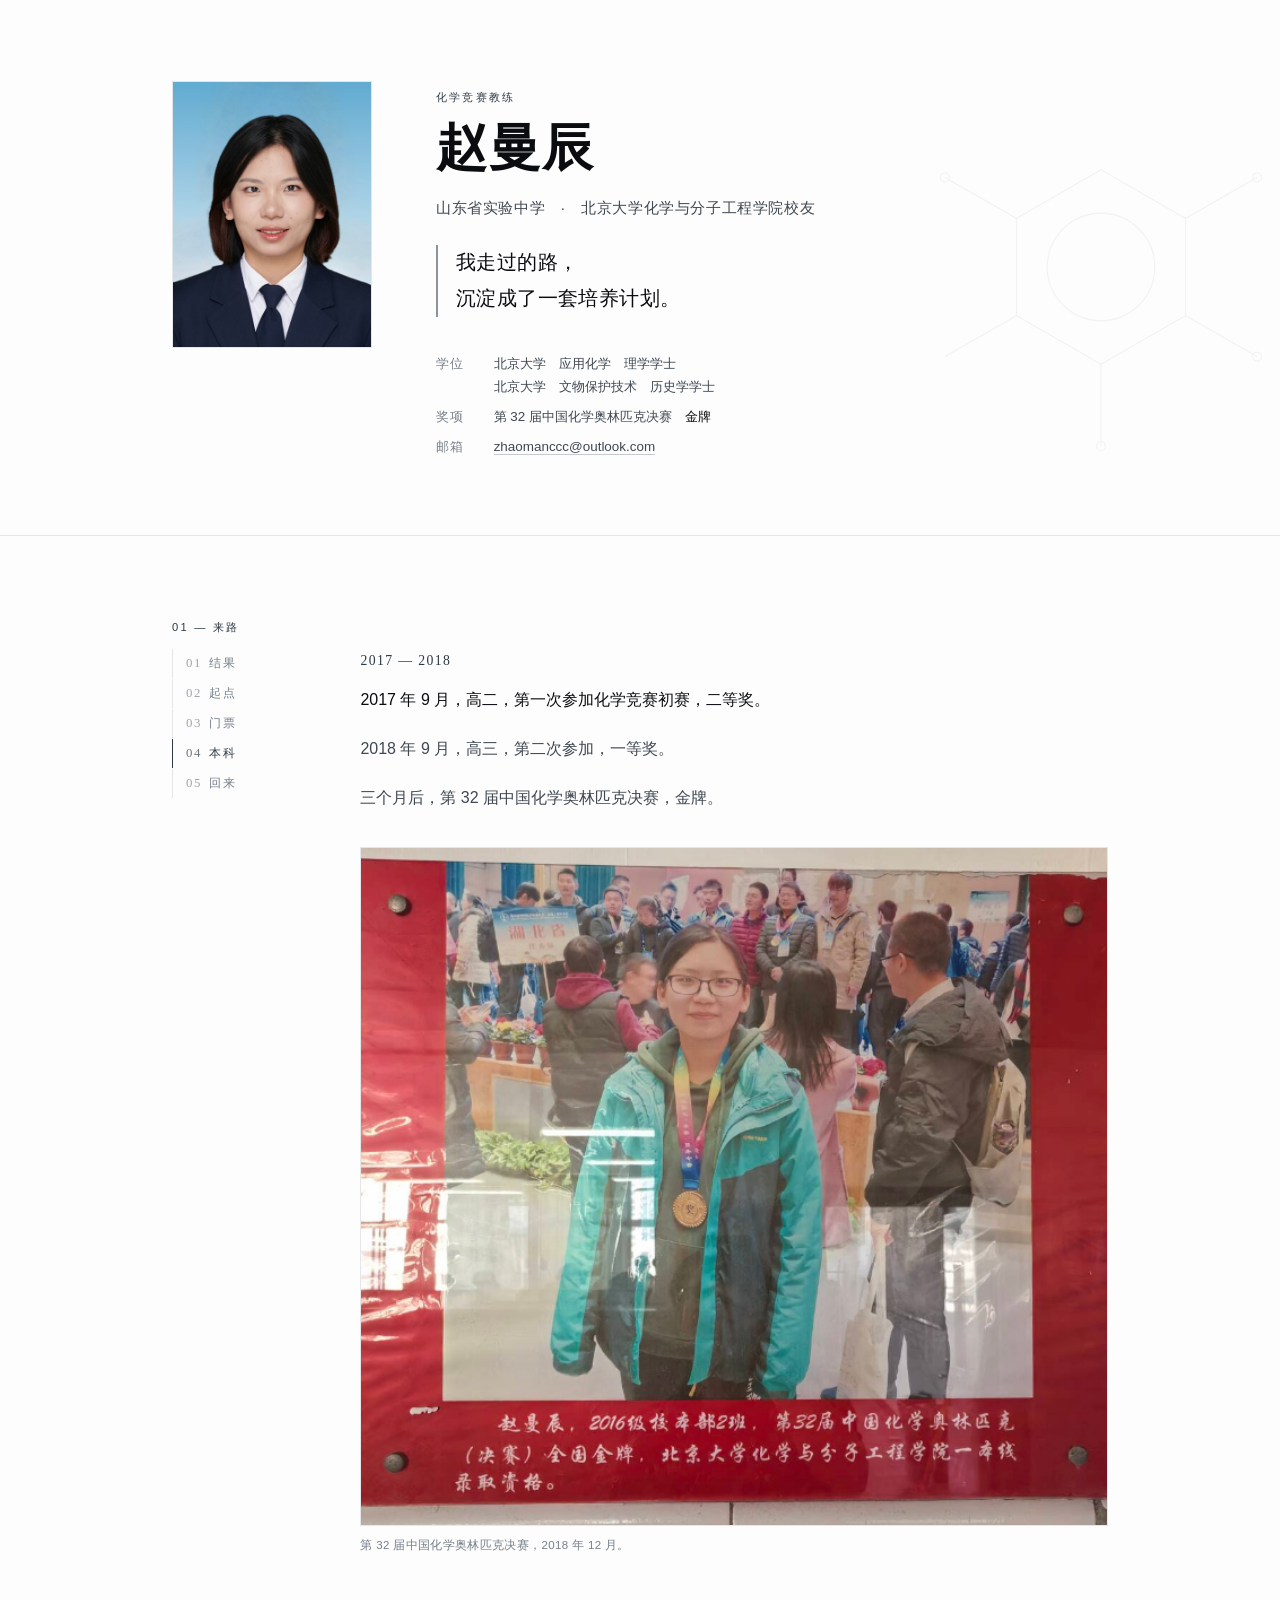
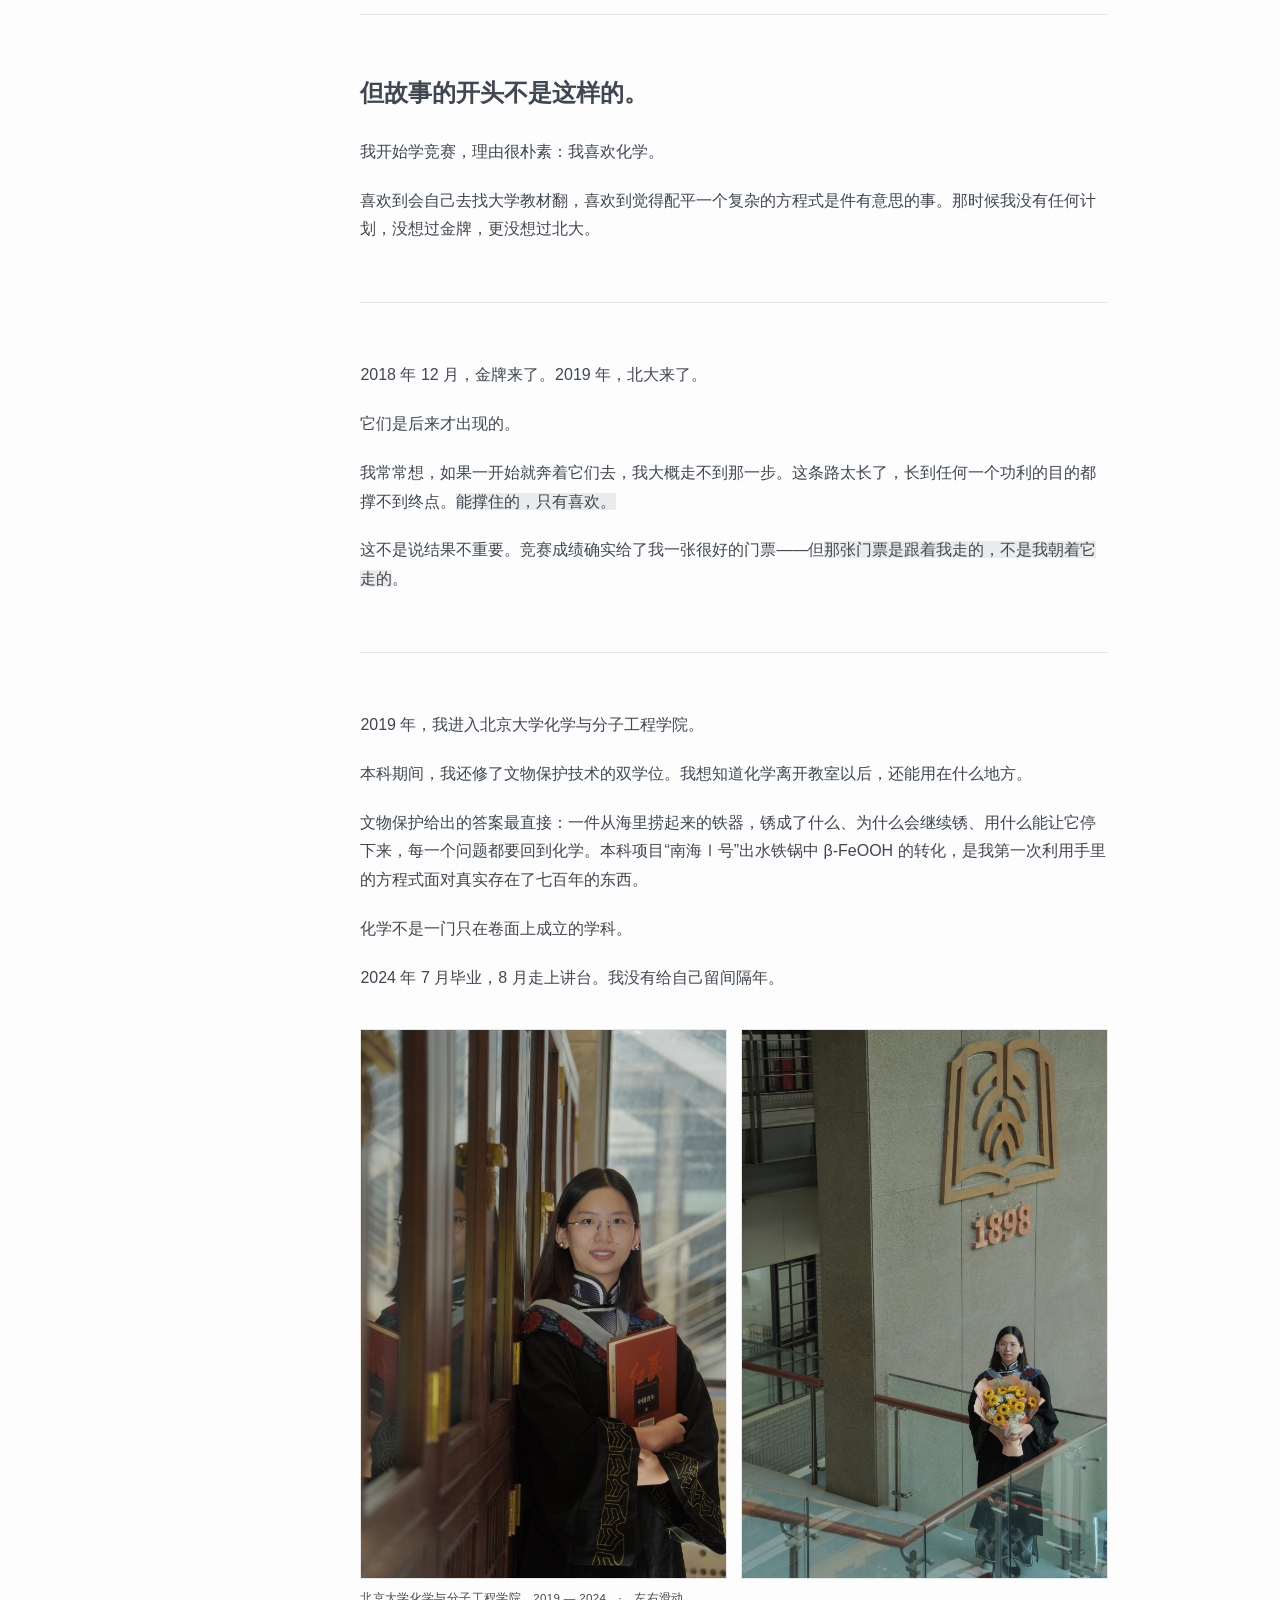
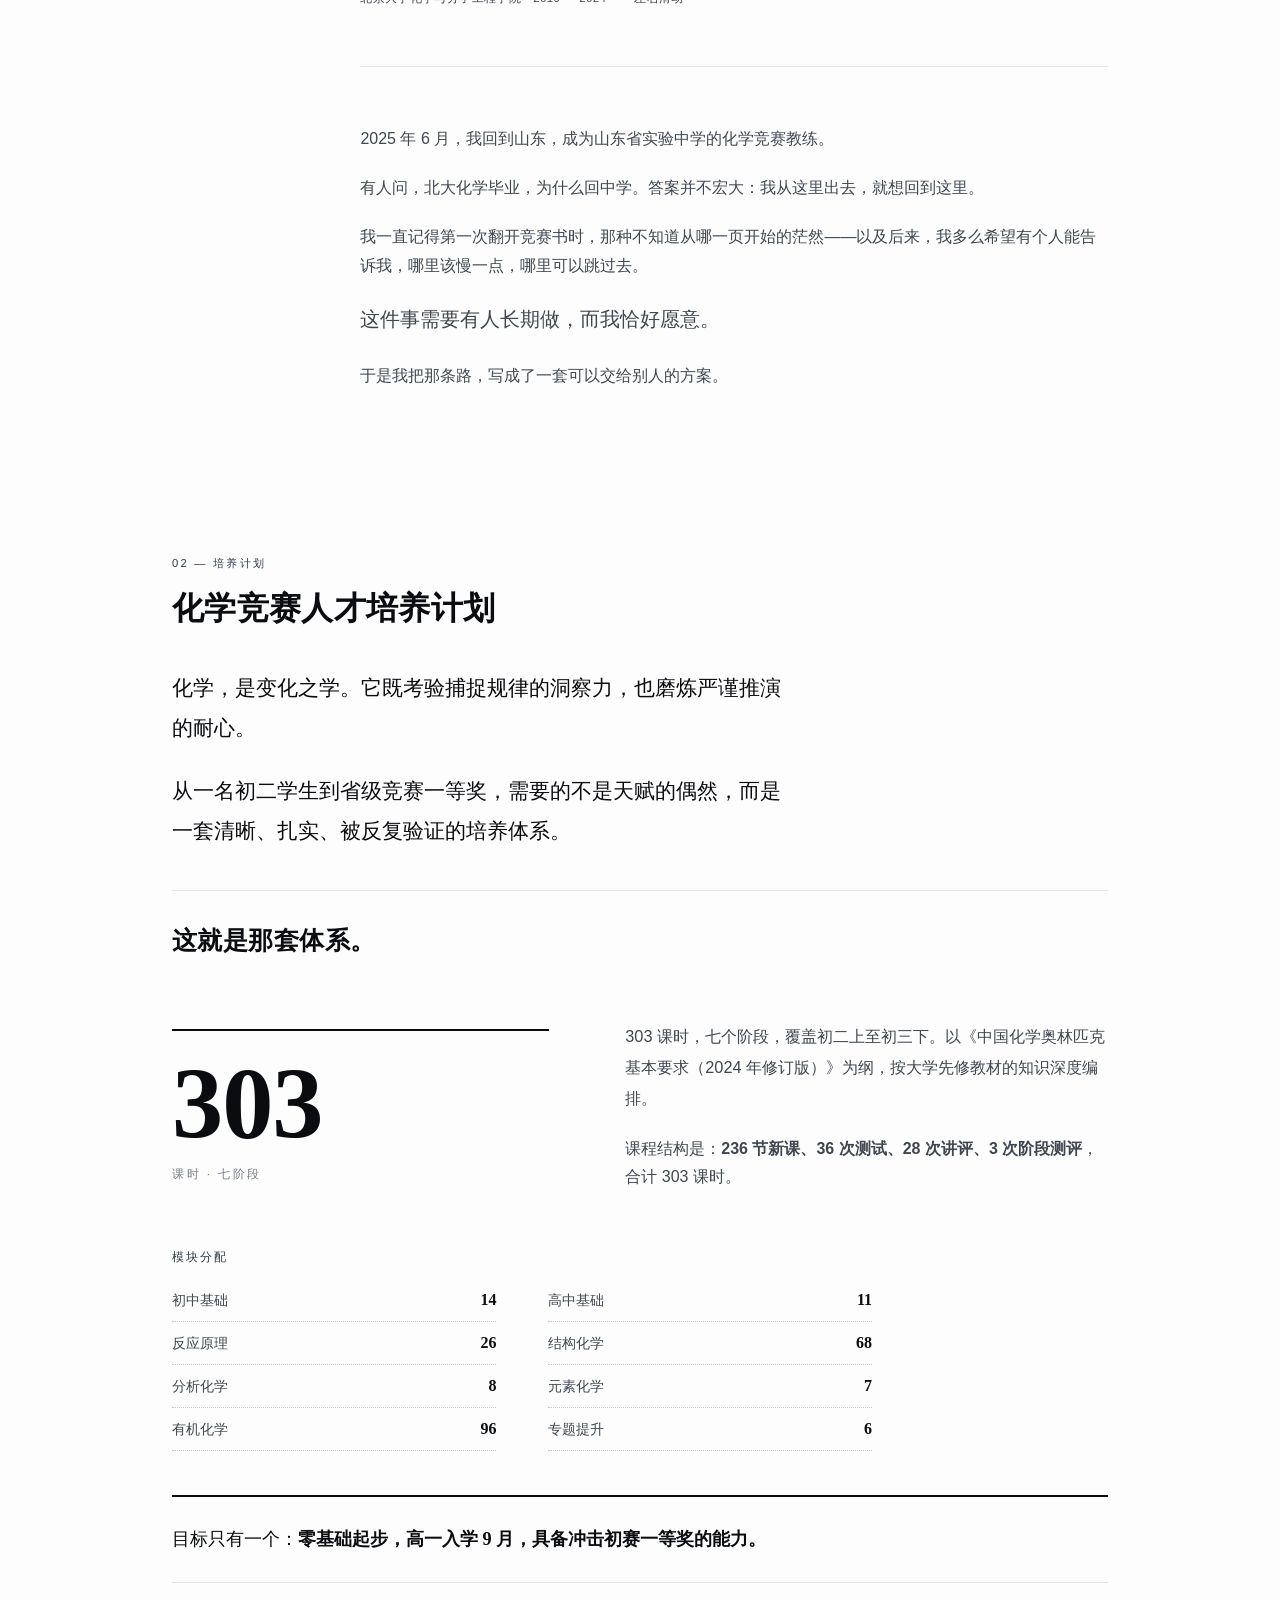
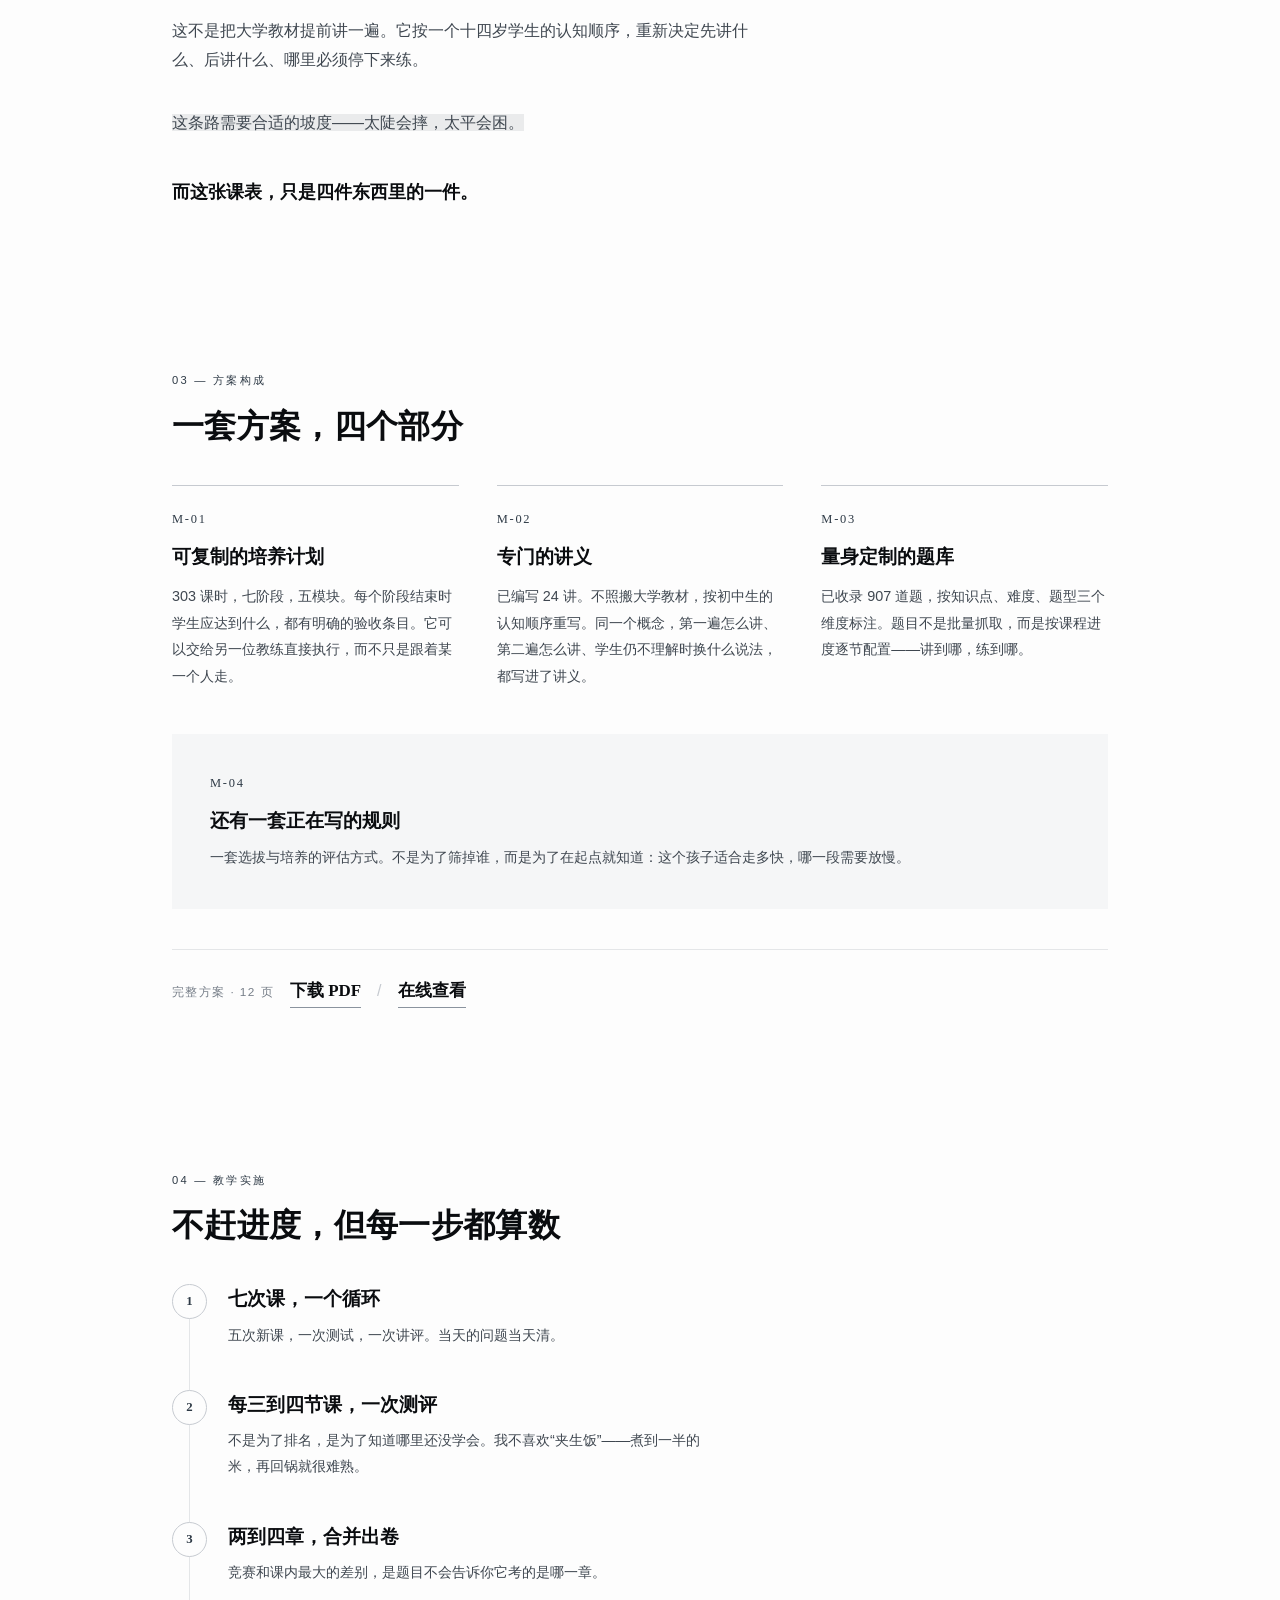
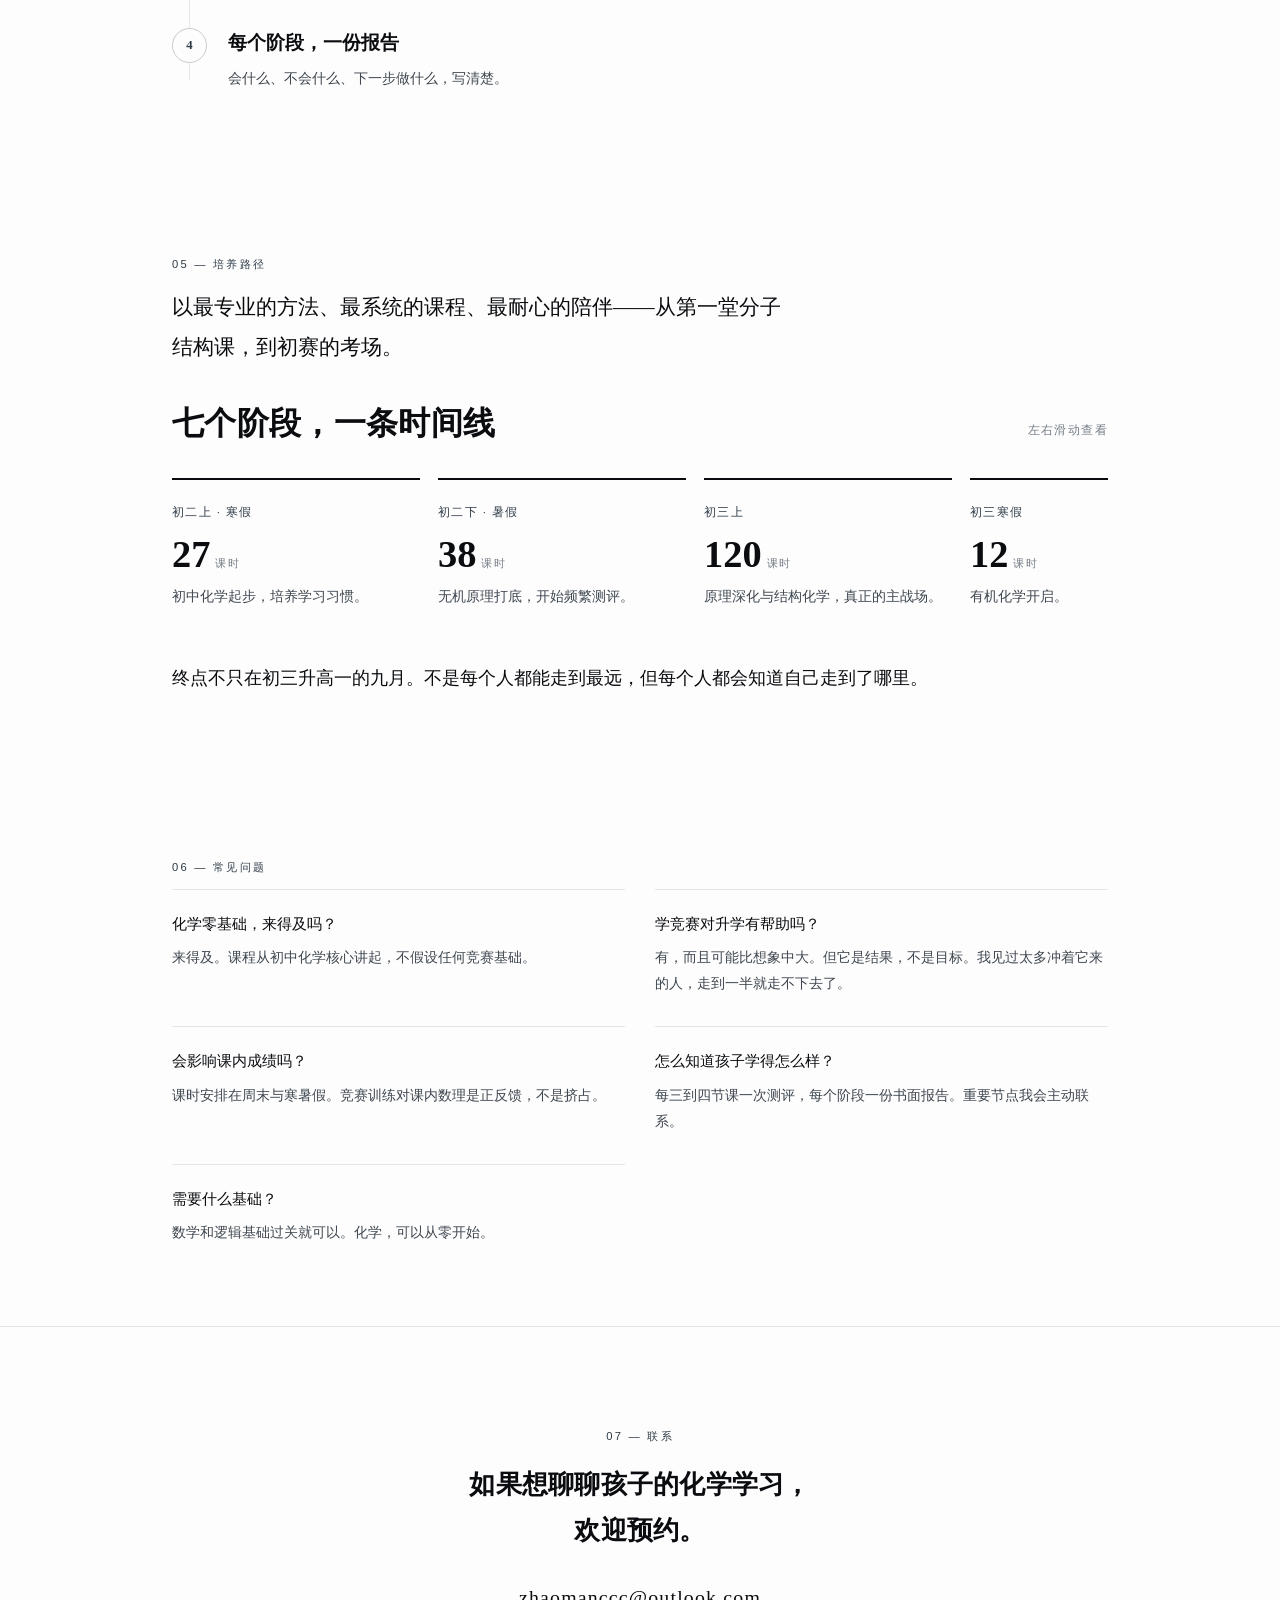
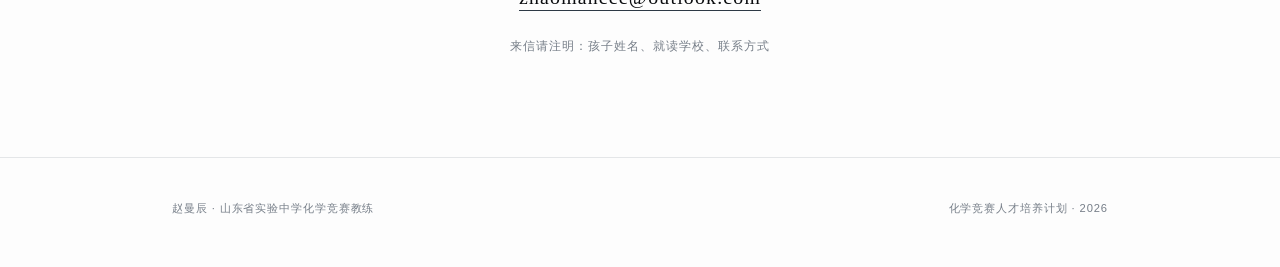
==== commit 9eb92120: "Add files via upload" ====
--- a/index.html
+++ b/index.html
@@ -66,8 +66,8 @@
           <dd>北京大学　应用化学　理学学士<br>北京大学　文物保护技术　历史学学士</dd>
           <dt>奖项</dt>
           <dd>第 32 届中国化学奥林匹克决赛　<b>金牌</b></dd>
-          <dt>电话</dt>
-          <dd><a href="tel:13355020832">13355020832</a></dd>
+          <dt>邮箱</dt>
+          <dd><a href="mailto:zhaomanccc@outlook.com">zhaomanccc@outlook.com</a></dd>
         </dl>
       </div>
 
@@ -363,9 +363,9 @@
 <section class="contact" id="contact">
   <div class="container">
     <p class="eyebrow">07 — 联系</p>
-    <p class="contact-line">如果想聊聊孩子的化学学习，<br>欢迎来电。</p>
-    <a class="contact-email" href="tel:13355020832">13355020832</a>
-    <p class="contact-note">工作日　9:30–11:30　·　14:30–16:30</p>
+    <p class="contact-line">如果想聊聊孩子的化学学习，<br>欢迎预约。</p>
+    <a class="contact-email" href="mailto:zhaomanccc@outlook.com">zhaomanccc@outlook.com</a>
+    <p class="contact-note">来信请注明：孩子姓名、就读学校、联系方式</p>
   </div>
 </section>
 
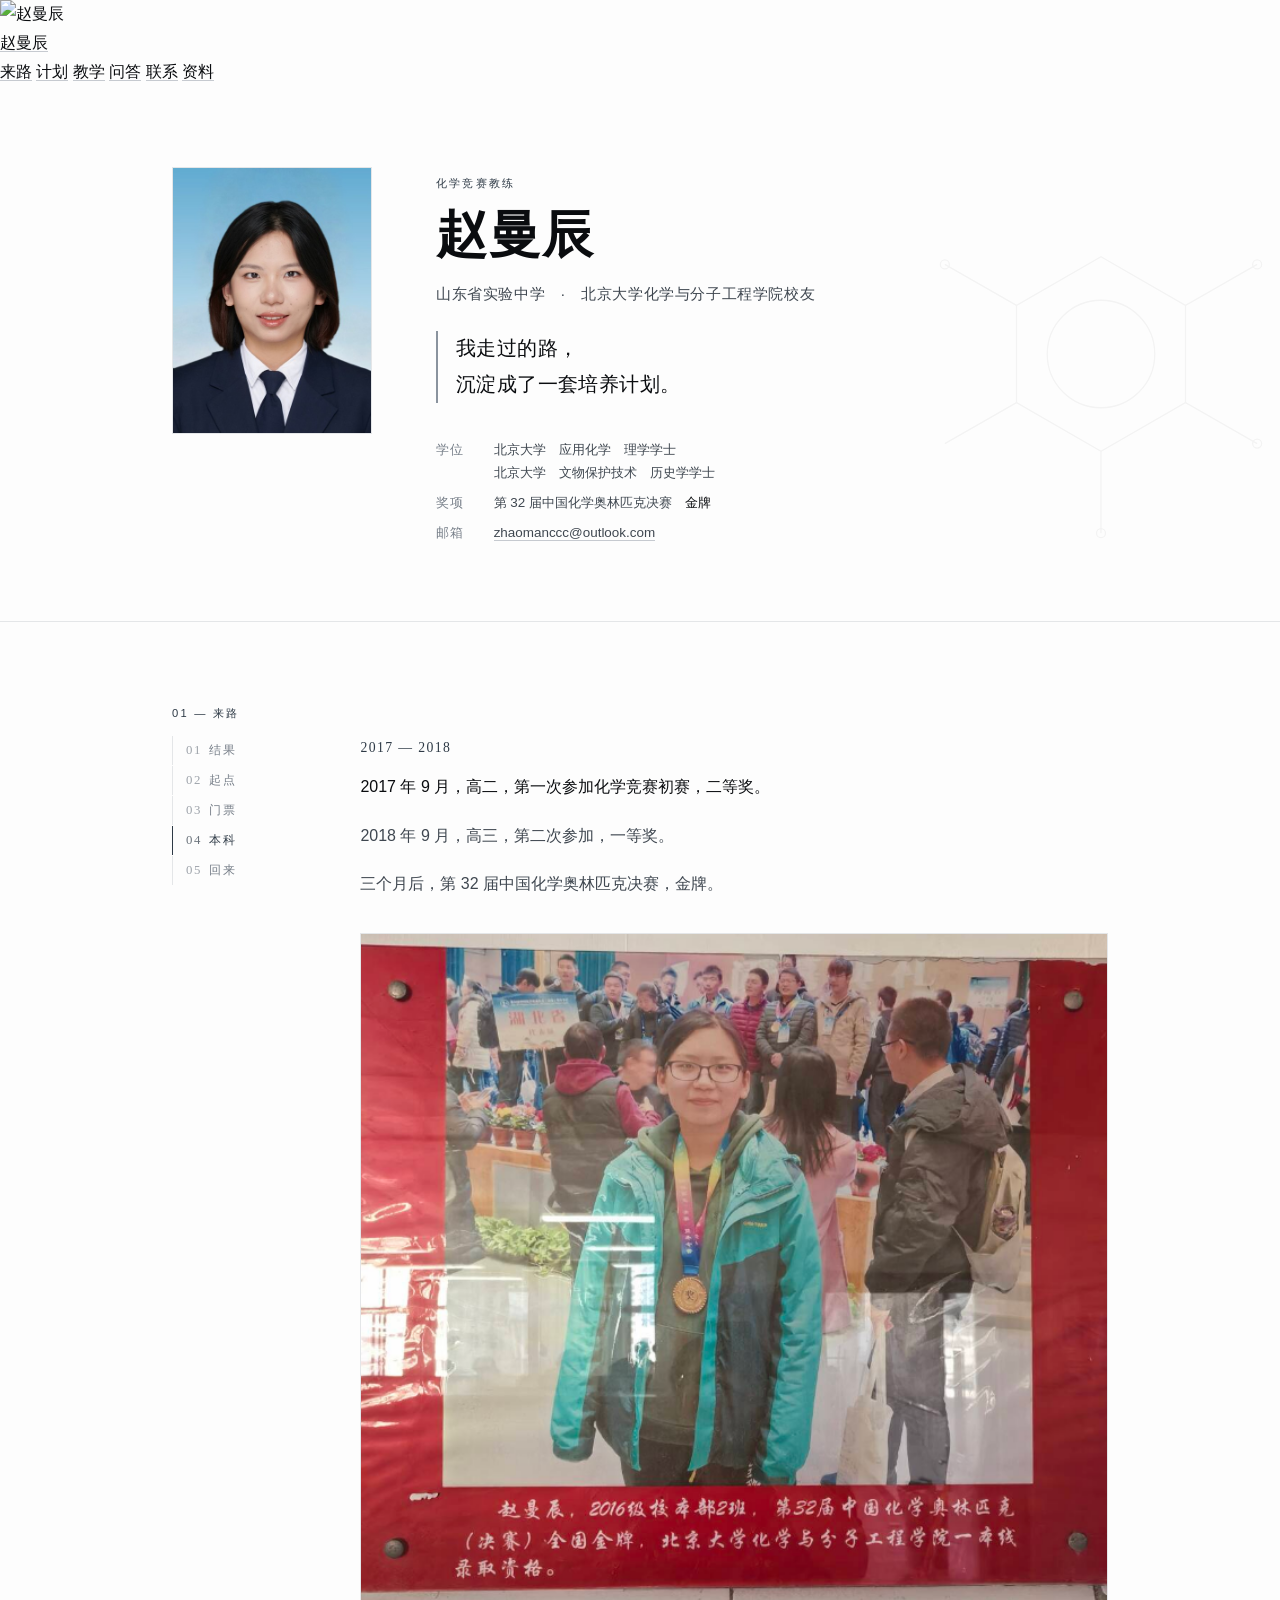
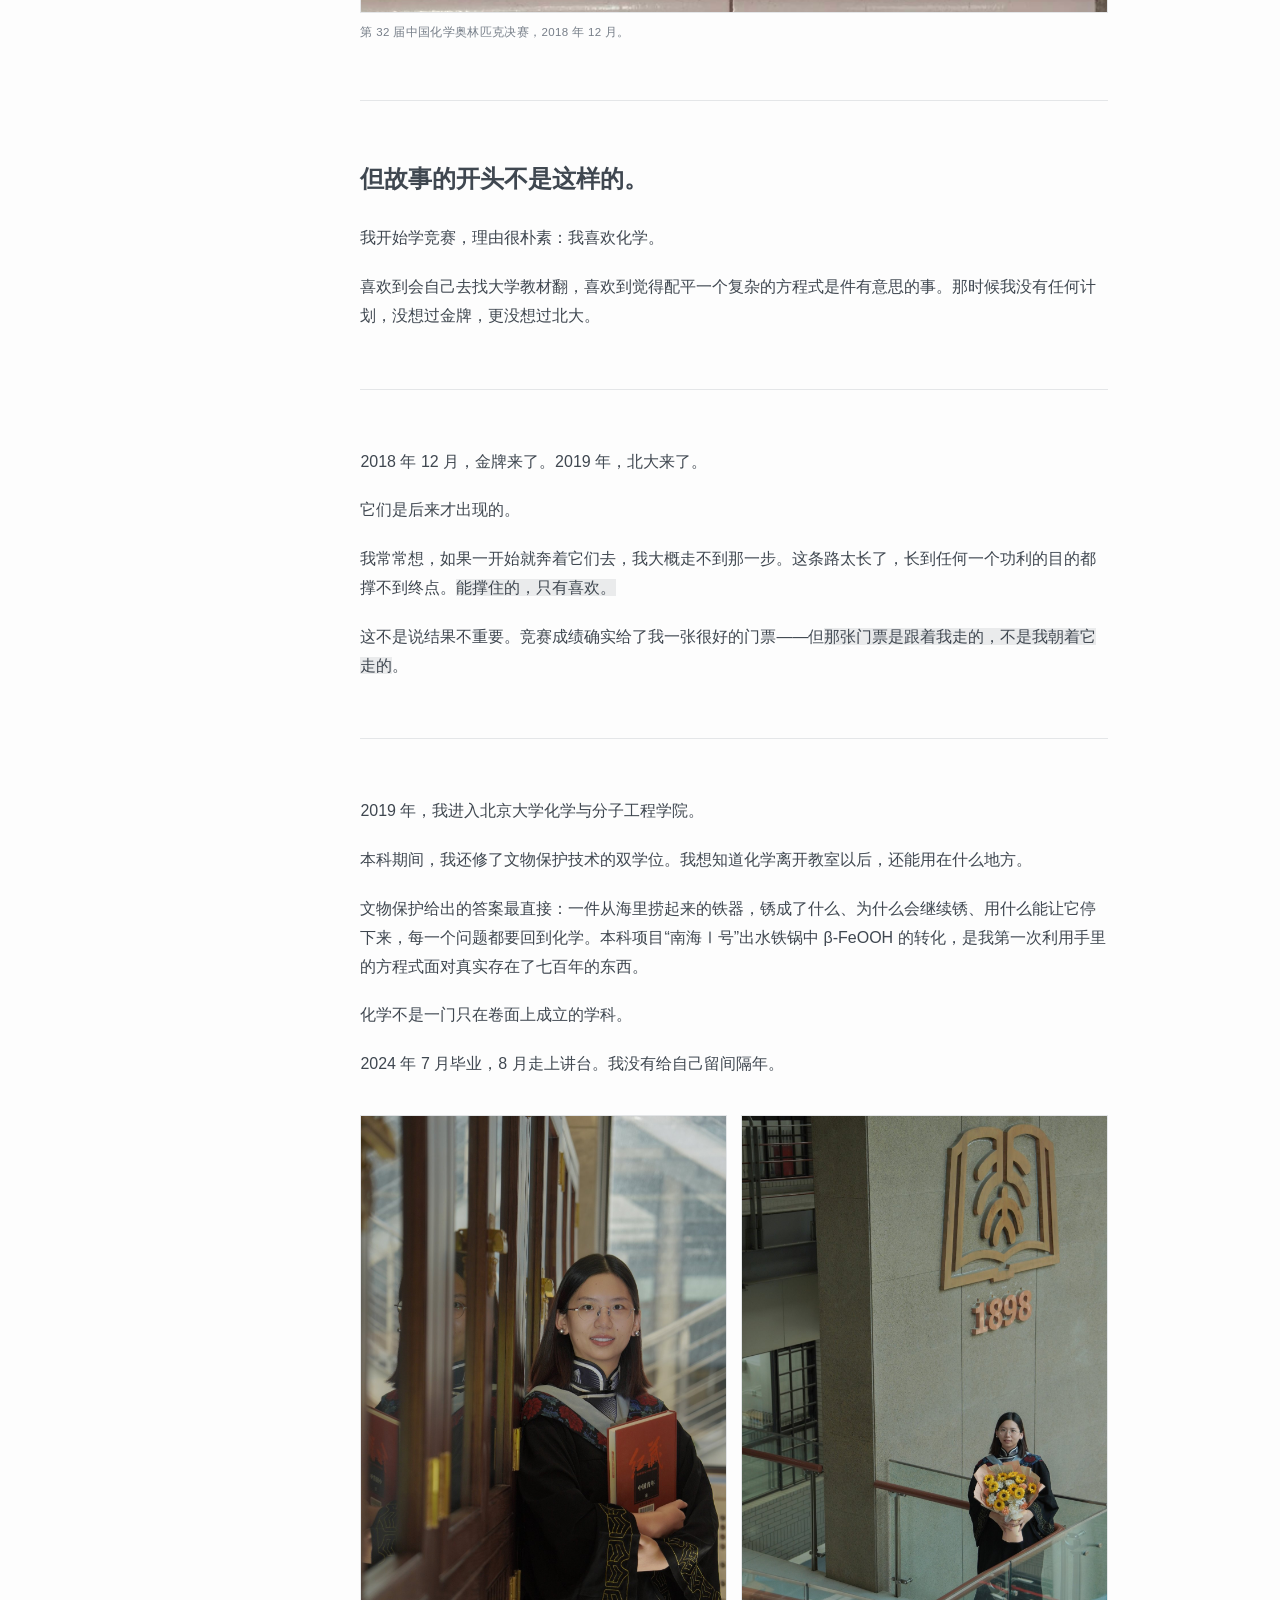
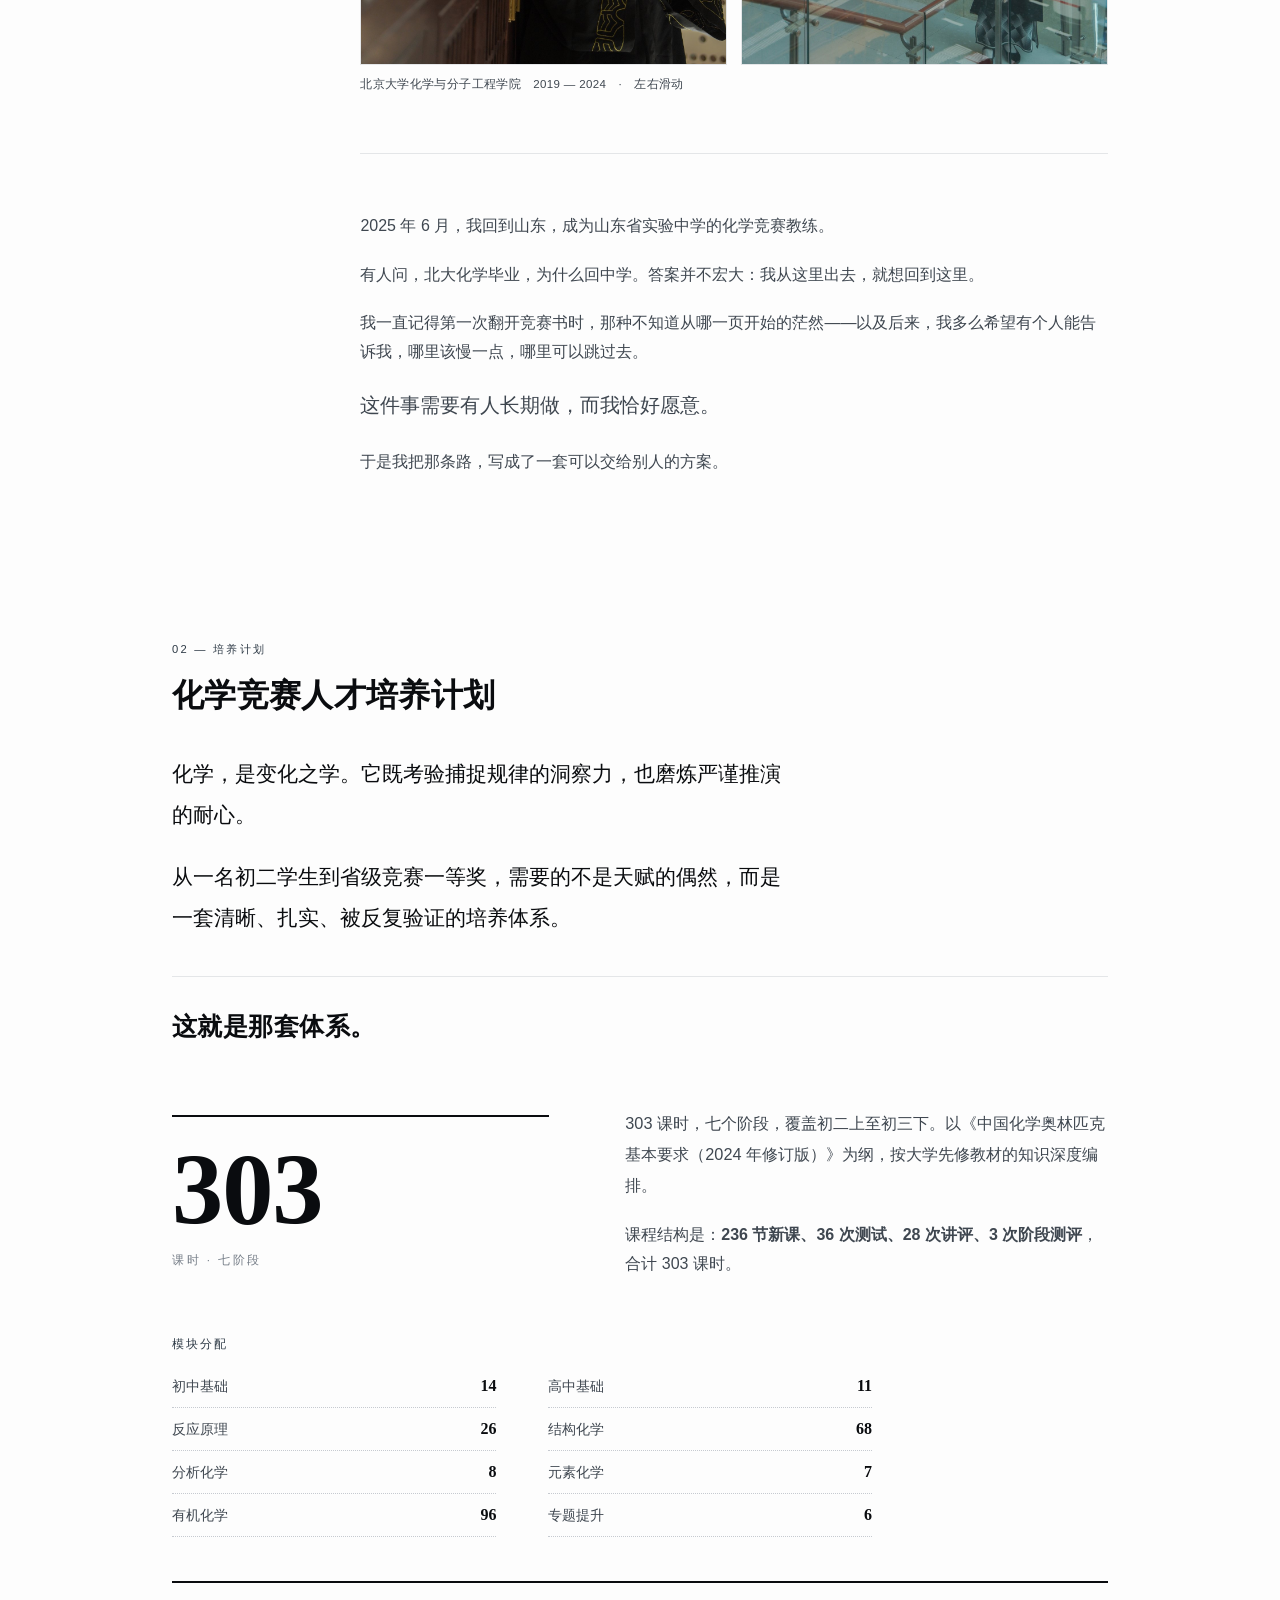
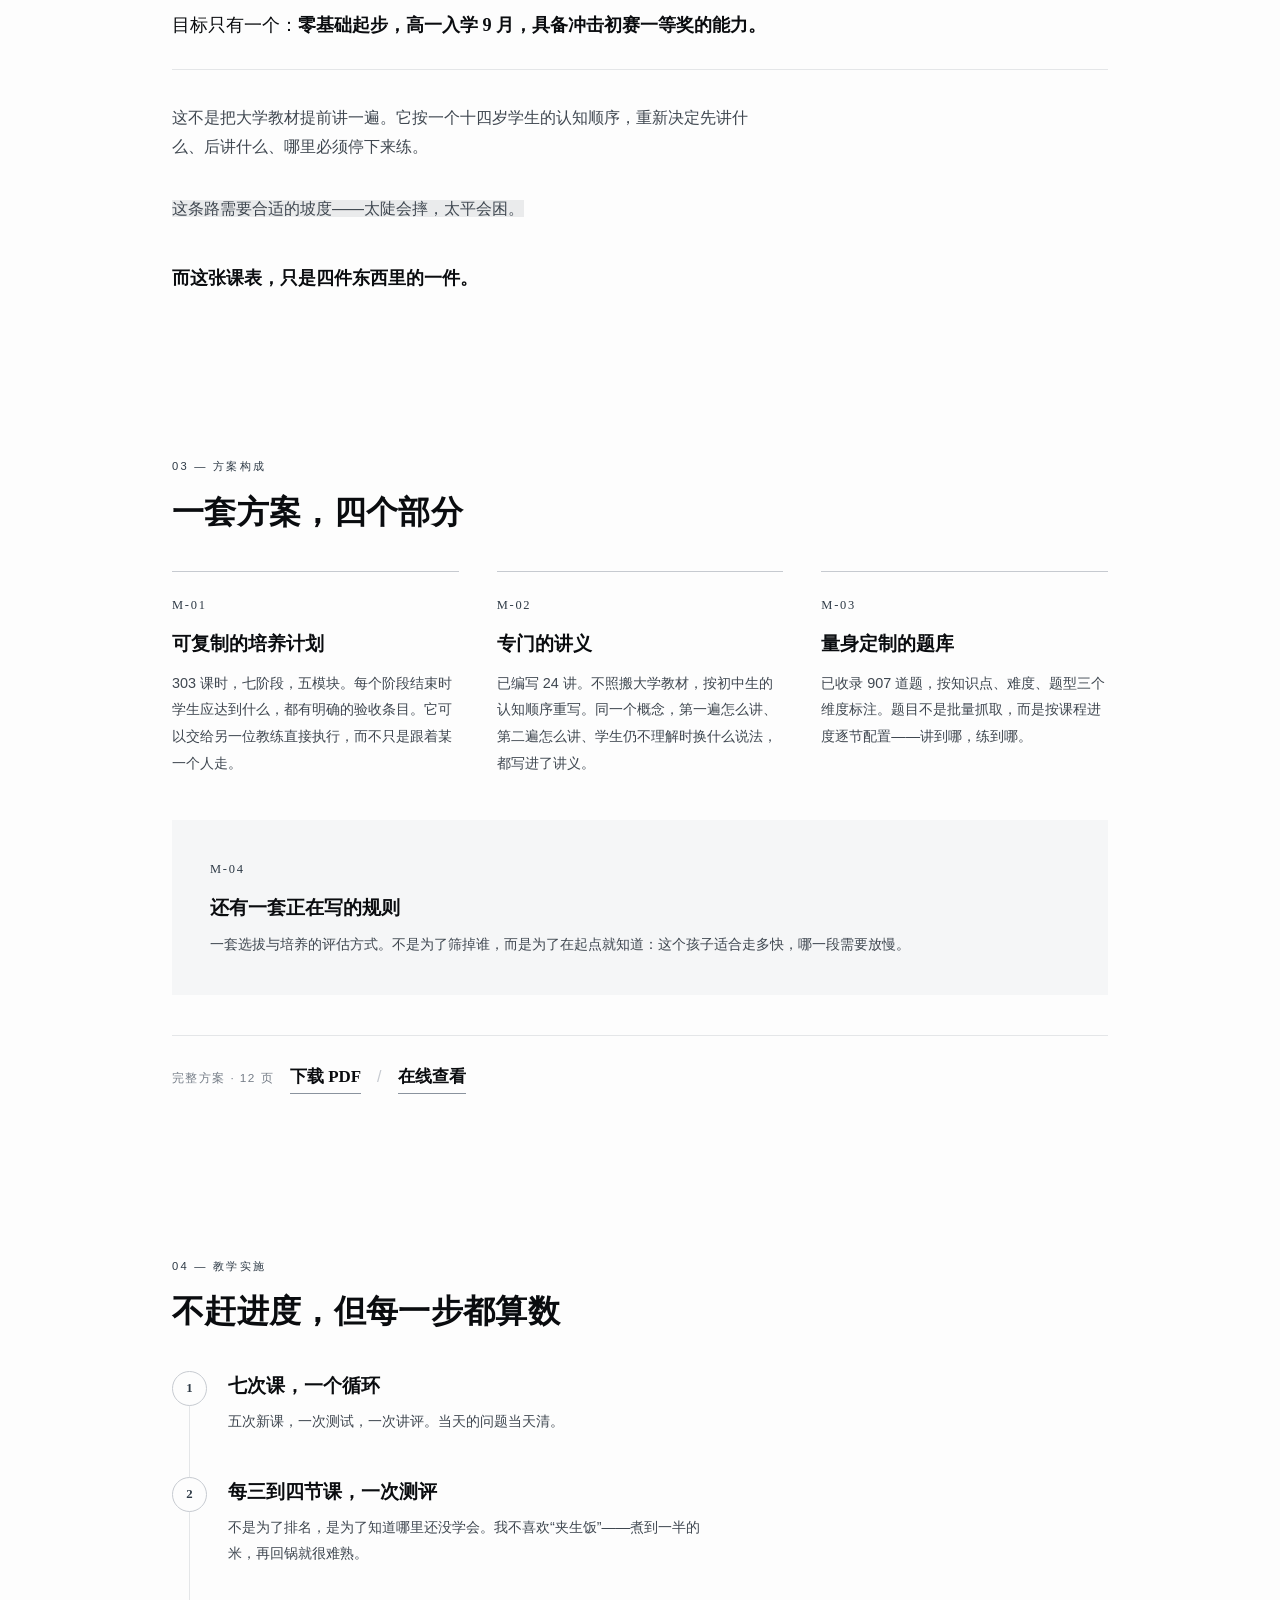
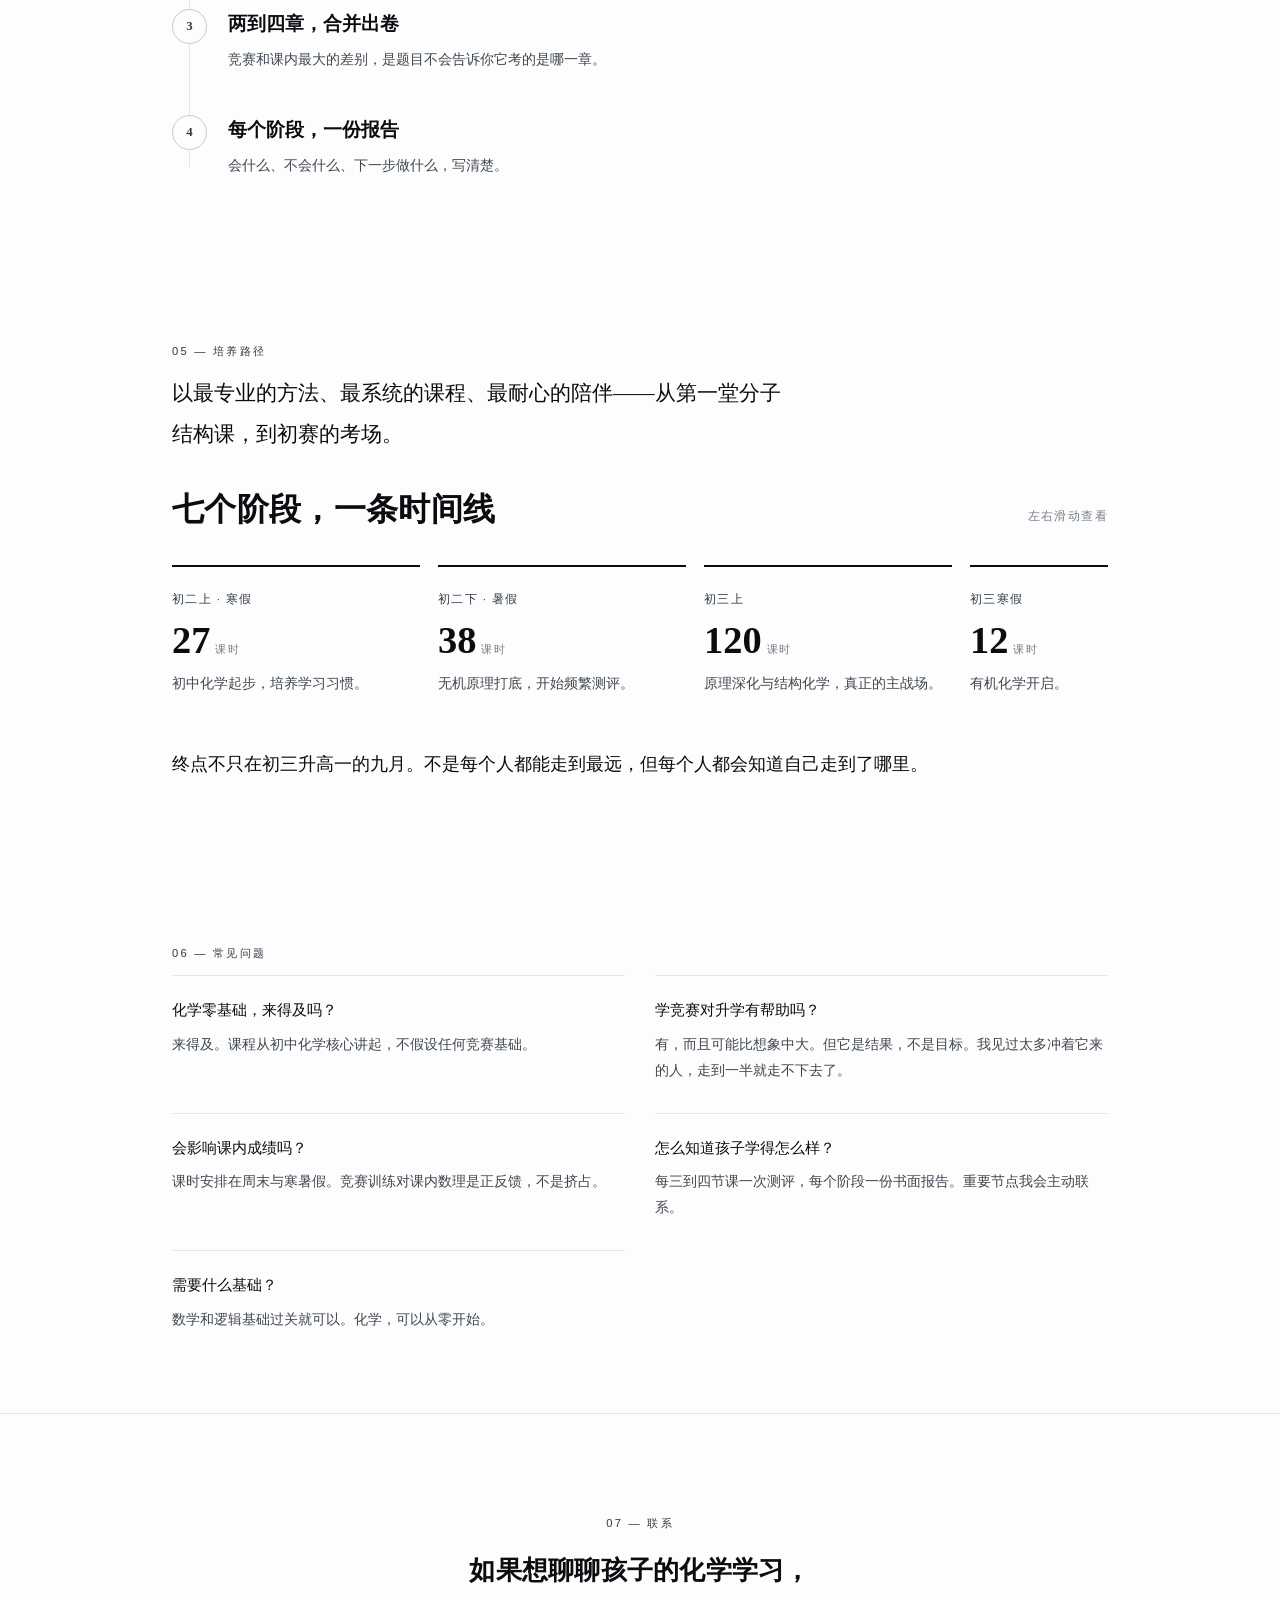
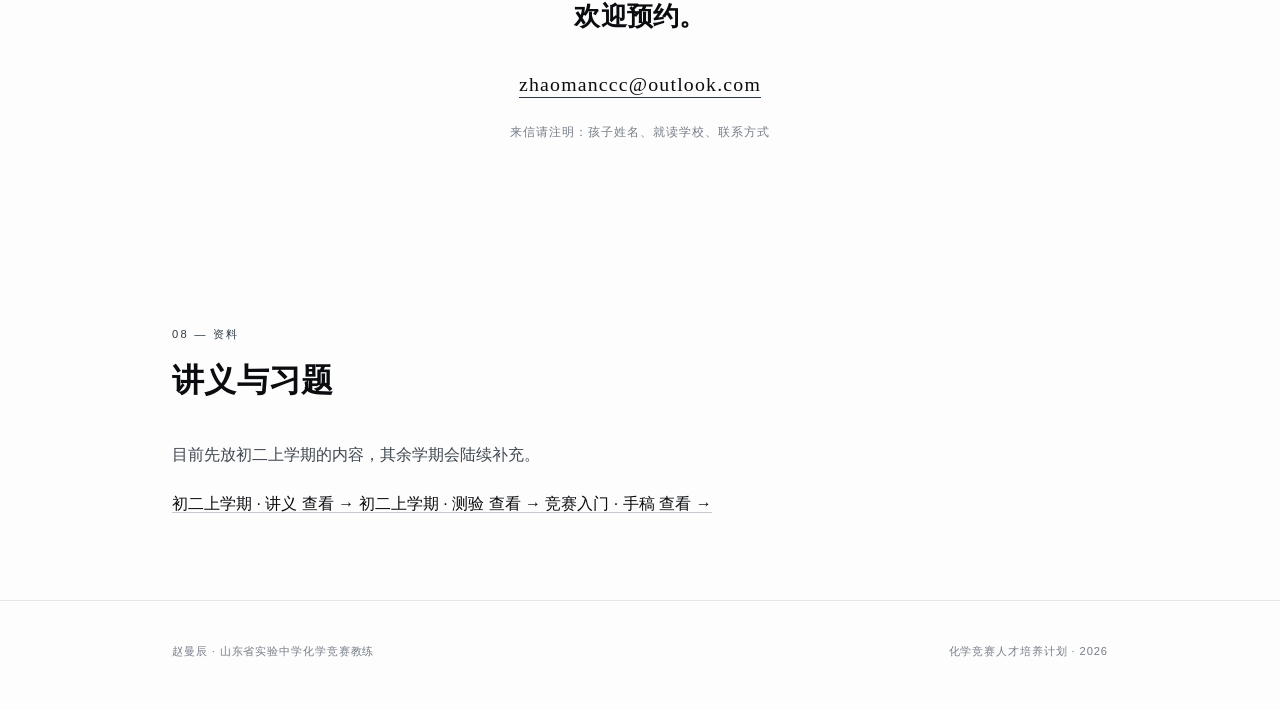
==== commit b07fcea2: "Add files via upload" ====
--- a/index.html
+++ b/index.html
@@ -11,7 +11,8 @@
 <meta property="og:title" content="赵曼辰 · 化学竞赛教练">
 <meta property="og:description" content="我走过的路，沉淀成了一套培养计划。">
 
-<link rel="icon" href="data:image/svg+xml,%3Csvg xmlns='http://www.w3.org/2000/svg' viewBox='0 0 32 32'%3E%3Crect width='32' height='32' fill='%23FDFDFD'/%3E%3Cpolygon points='16,5 25,10.5 25,21.5 16,27 7,21.5 7,10.5' fill='none' stroke='%232E3A46' stroke-width='1.5'/%3E%3C/svg%3E">
+<link rel="icon" href="favicon.svg" type="image/svg+xml">
+<link rel="icon" href="favicon-32.png" sizes="32x32">
 <link rel="stylesheet" href="style.css">
 <!--
   设计方法参考：ESTHER不二 · esther-design-system
@@ -20,7 +21,26 @@
   说明：仅借鉴其布局方法论与场景规范，未使用其模板与组件代码。
 -->
 </head>
-<body>
+<body id="top">
+
+<nav class="nav" id="nav">
+  <div class="nav-inner">
+    <a class="nav-brand" href="#top">
+      <img class="nav-logo" src="assets/logo.png" alt="赵曼辰">
+      <span>赵曼辰</span>
+    </a>
+    <div class="nav-links">
+      <a href="#story">来路</a>
+      <a href="#program">计划</a>
+      <a href="#method">教学</a>
+      <a href="#faq">问答</a>
+      <a href="#contact">联系</a>
+      <a href="#materials">资料</a>
+    </div>
+  </div>
+</nav>
+
+
 
 <!-- ==================== 首屏 ==================== -->
 <header class="hero">
@@ -175,7 +195,7 @@
 
     <div class="program-intro">
       <p class="program-lead">化学，是变化之学。它既考验捕捉规律的洞察力，也磨炼严谨推演的耐心。</p>
-      <p class="program-lead">从一名初二学生到省级竞赛一等奖，需要的不是天赋的偶然，而是一套清晰、扎实、被反复验证的培养体系。</p>
+      <p class="program-lead">从一名初二学生到省级竞赛一等奖，需要的不是天赋的偶然，<span class="nb">而是一套清晰、扎实、被反复验证的培养体系。</span></p>
       <p class="program-pivot">这就是那套体系。</p>
     </div>
 
@@ -207,7 +227,7 @@
 
     <p class="program-goal">目标只有一个：<strong>零基础起步，高一入学 9 月，具备冲击初赛一等奖的能力。</strong></p>
 
-    <p class="program-close">这不是把大学教材提前讲一遍。它按一个十四岁学生的认知顺序，重新决定先讲什么、后讲什么、哪里必须停下来练。</p>
+    <p class="program-close">这不是把大学教材提前讲一遍。它按一个十四岁学生的认知顺序，<span class="nb">重新决定先讲什么、后讲什么、哪里必须停下来练。</span></p>
 
     <p class="program-close"><span class="mark">这条路需要合适的坡度——太陡会摔，太平会困。</span></p>
 
@@ -254,6 +274,8 @@
   </div>
 </section>
 
+
+
 <!-- ==================== 05 方法 ==================== -->
 <section class="section" id="method">
   <div class="container">
@@ -369,6 +391,36 @@
   </div>
 </section>
 
+<!-- ==================== 08 资料 ==================== -->
+<section class="section" id="materials">
+  <div class="container">
+    <p class="eyebrow">08 — 资料</p>
+    <h2>讲义与习题</h2>
+    <p class="lead">目前先放初二上学期的内容，其余学期会陆续补充。</p>
+
+    <div class="mat-grid">
+      <a class="mat-card reveal" href="resources.html#handout">
+        <span class="mat-kind">初二上学期 · 讲义</span>
+        <span class="mat-dl">查看 →</span>
+      </a>
+
+      <a class="mat-card reveal reveal-d1" href="resources.html#quiz">
+        <span class="mat-kind">初二上学期 · 测验</span>
+        <span class="mat-dl">查看 →</span>
+      </a>
+
+      <a class="mat-card reveal reveal-d2" href="resources.html#notes">
+        <span class="mat-kind">竞赛入门 · 手稿</span>
+        <span class="mat-dl">查看 →</span>
+      </a>
+    </div>
+
+    <!-- 资料上线后，把对应卡片的 <span class="mat-state">整理中</span> 换成：
+         <a class="mat-dl" href="materials/handout-01.pdf" target="_blank" rel="noopener">下载 ↓</a>
+         文件放进 materials 文件夹，文件名用英文。 -->
+  </div>
+</section>
+
 <footer class="footer">
   <div class="container">
     <div class="footer-inner">
@@ -380,6 +432,16 @@
 
 <script>
 (function () {
+
+  var navEl = document.getElementById('nav');
+  if (navEl) {
+    var onScroll = function () {
+      navEl.classList.toggle('scrolled', window.scrollY > 8);
+    };
+    window.addEventListener('scroll', onScroll, { passive: true });
+    onScroll();
+  }
+
   var reduced = window.matchMedia('(prefers-reduced-motion: reduce)').matches;
 
   var reveals = document.querySelectorAll('.reveal');
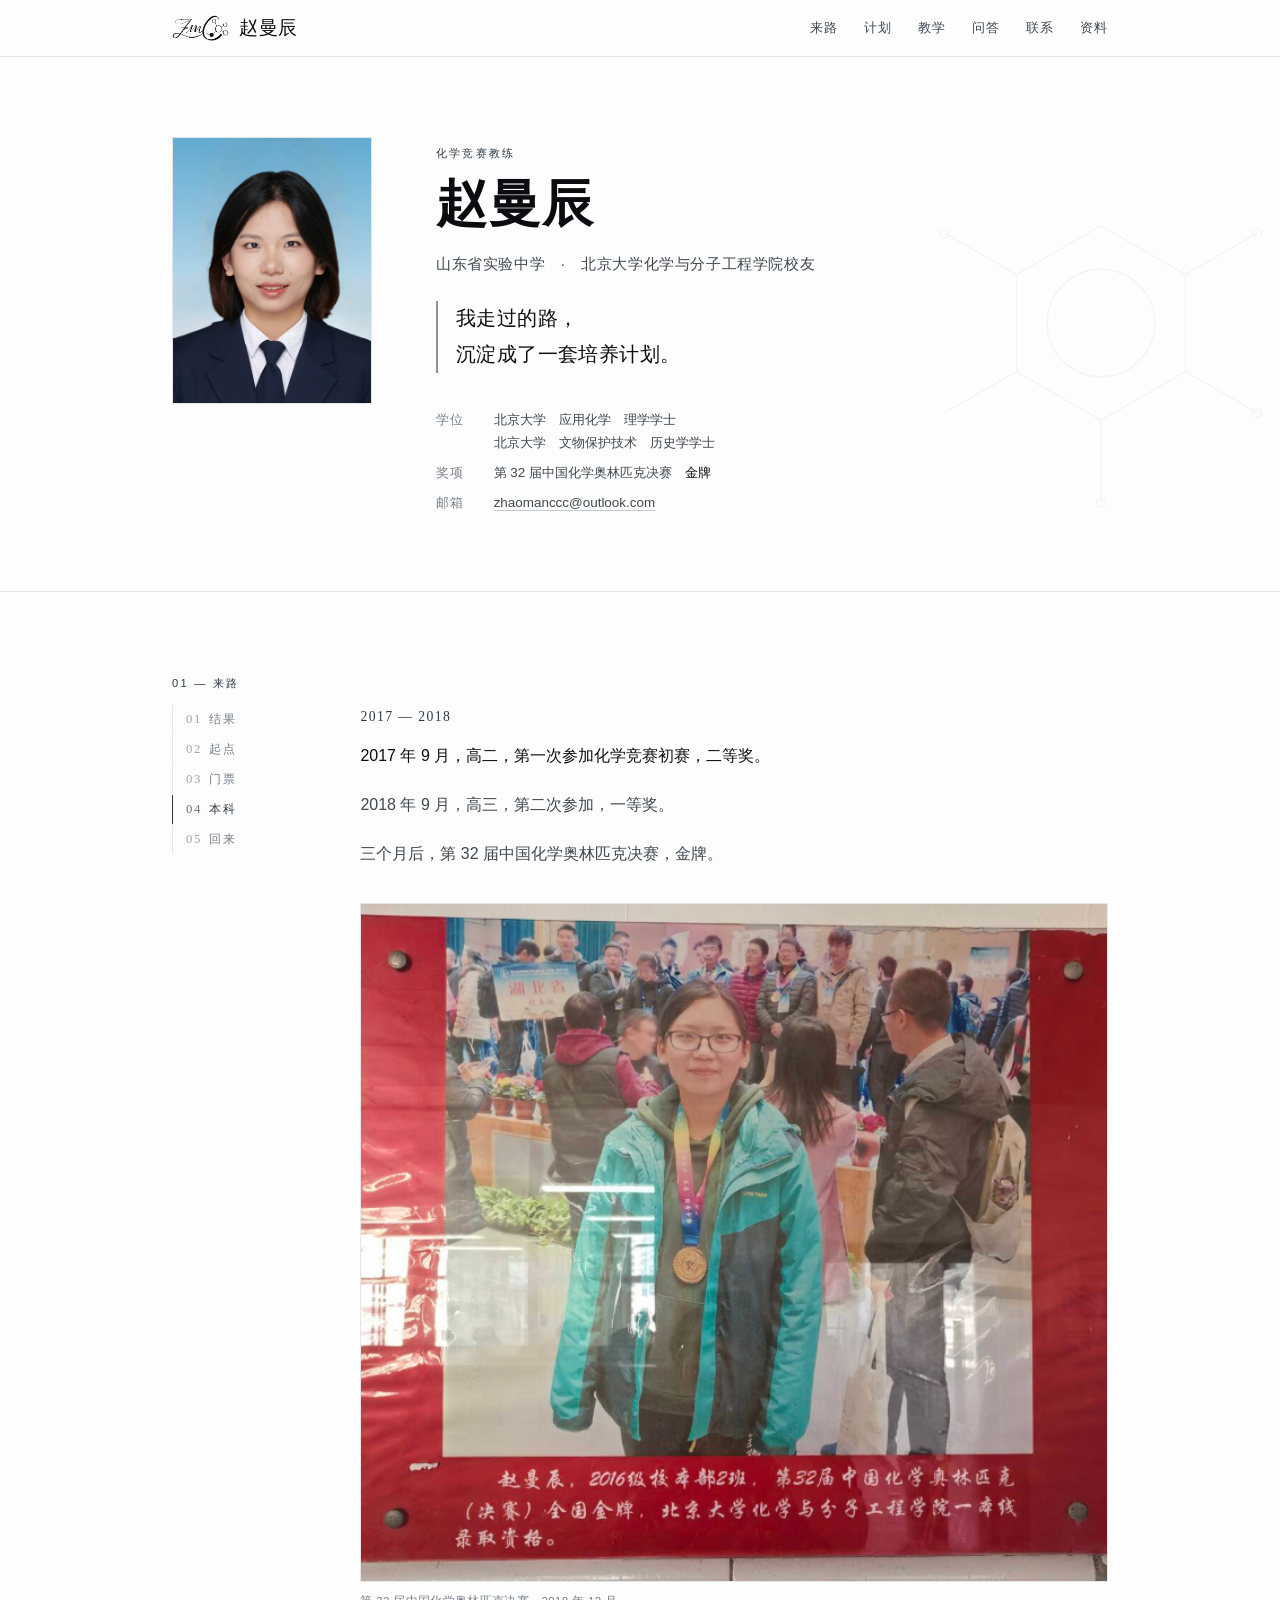
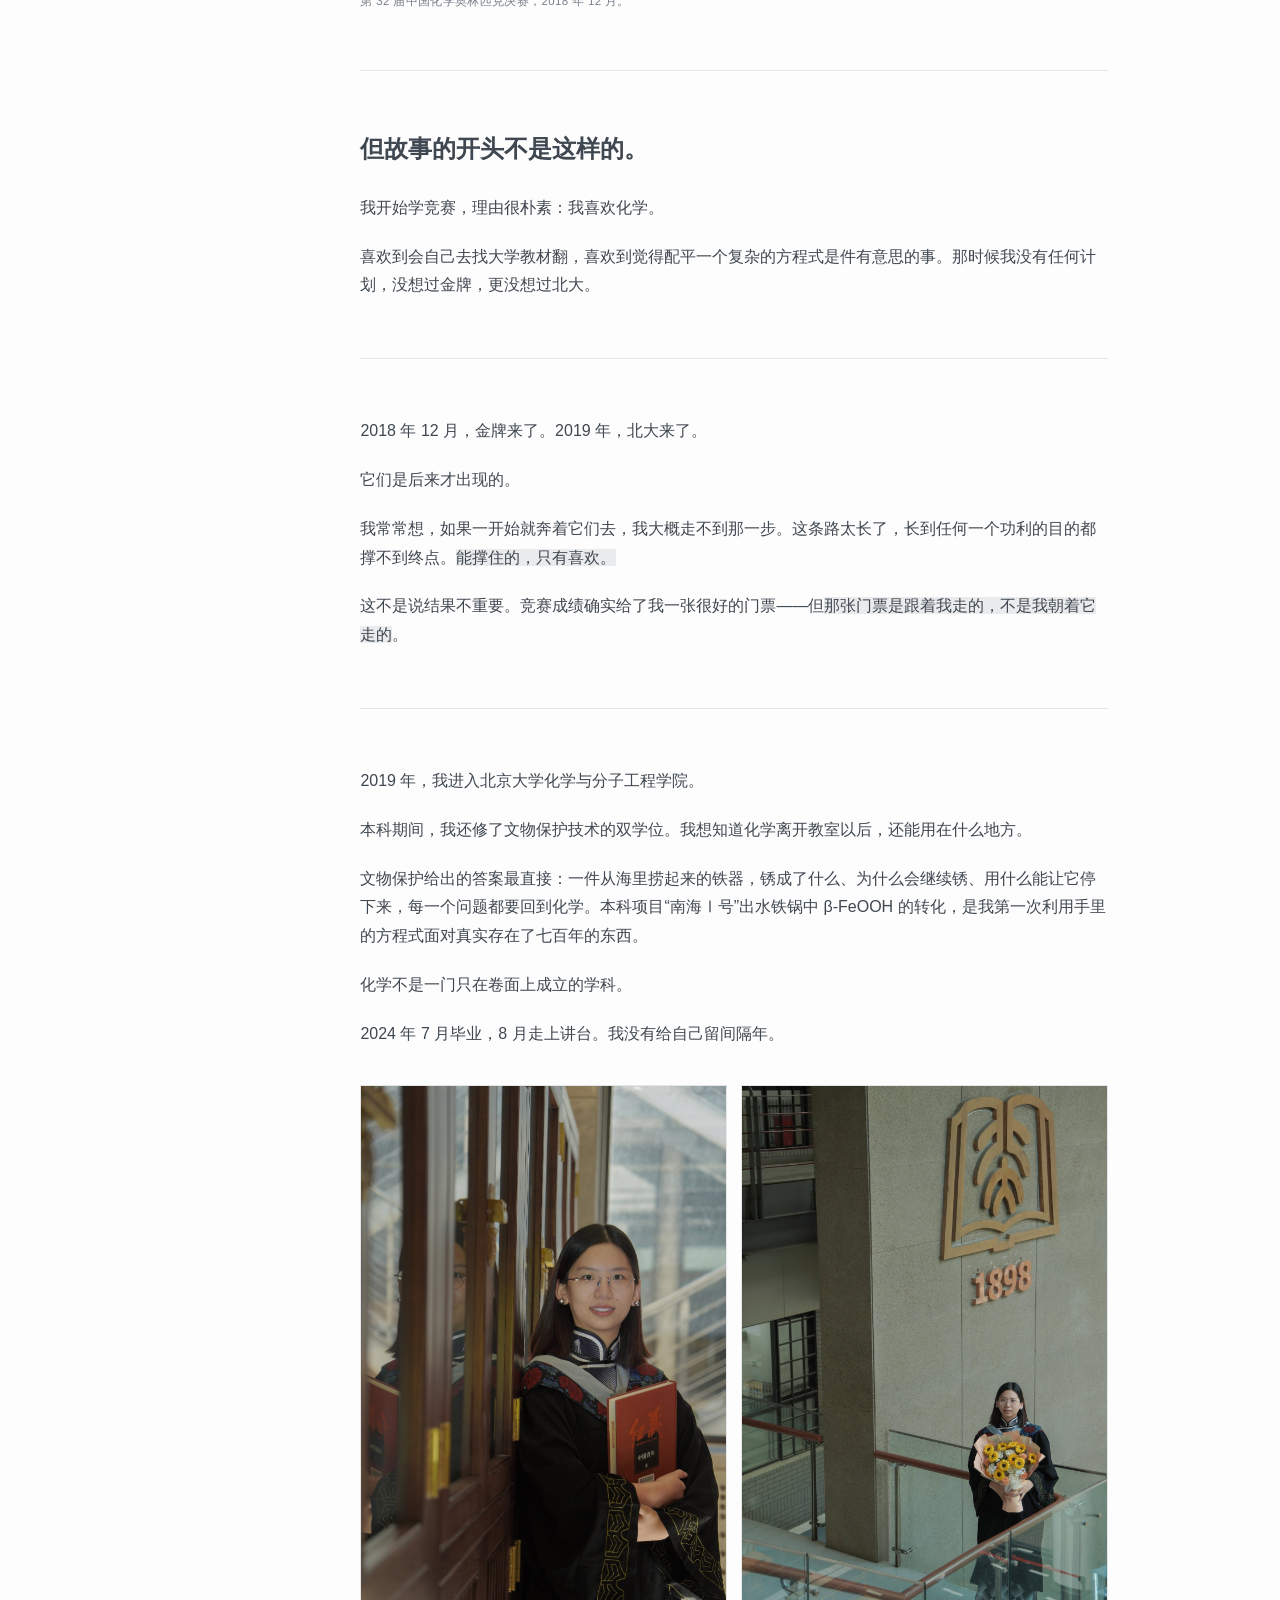
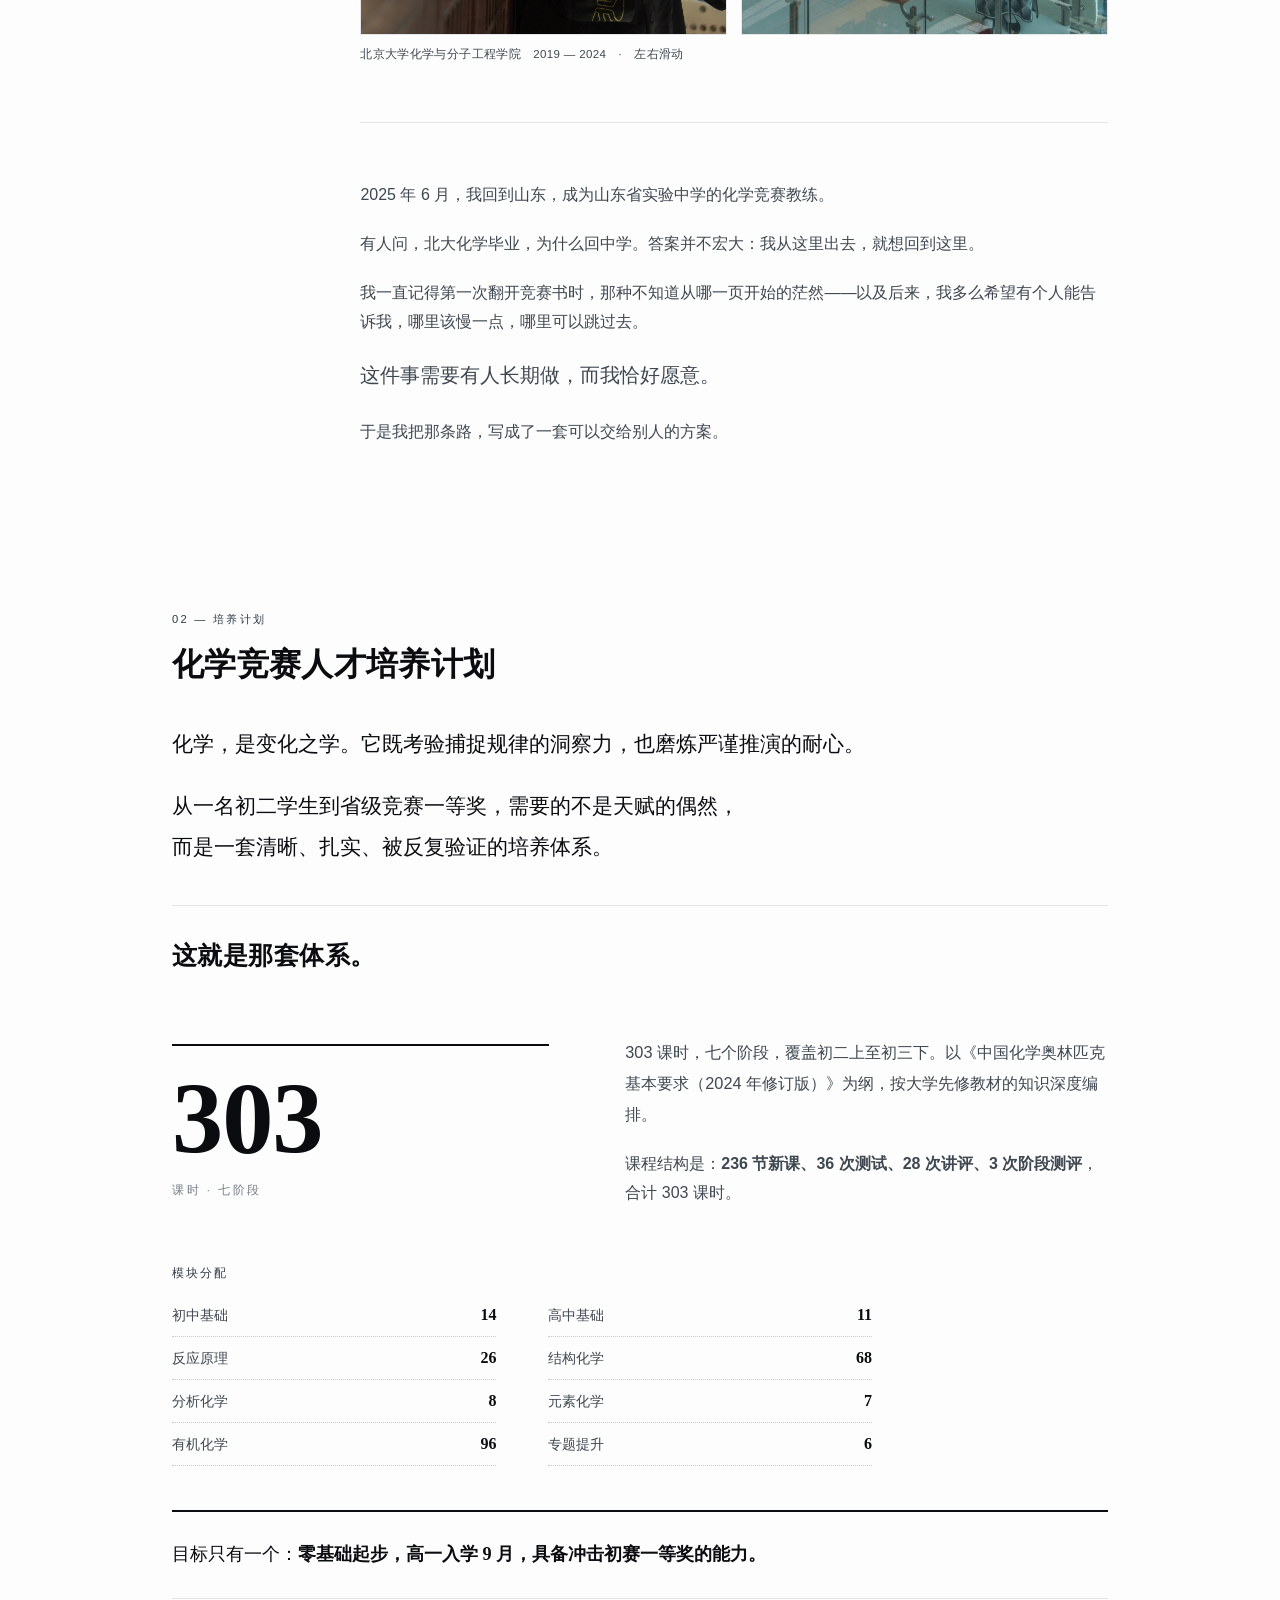
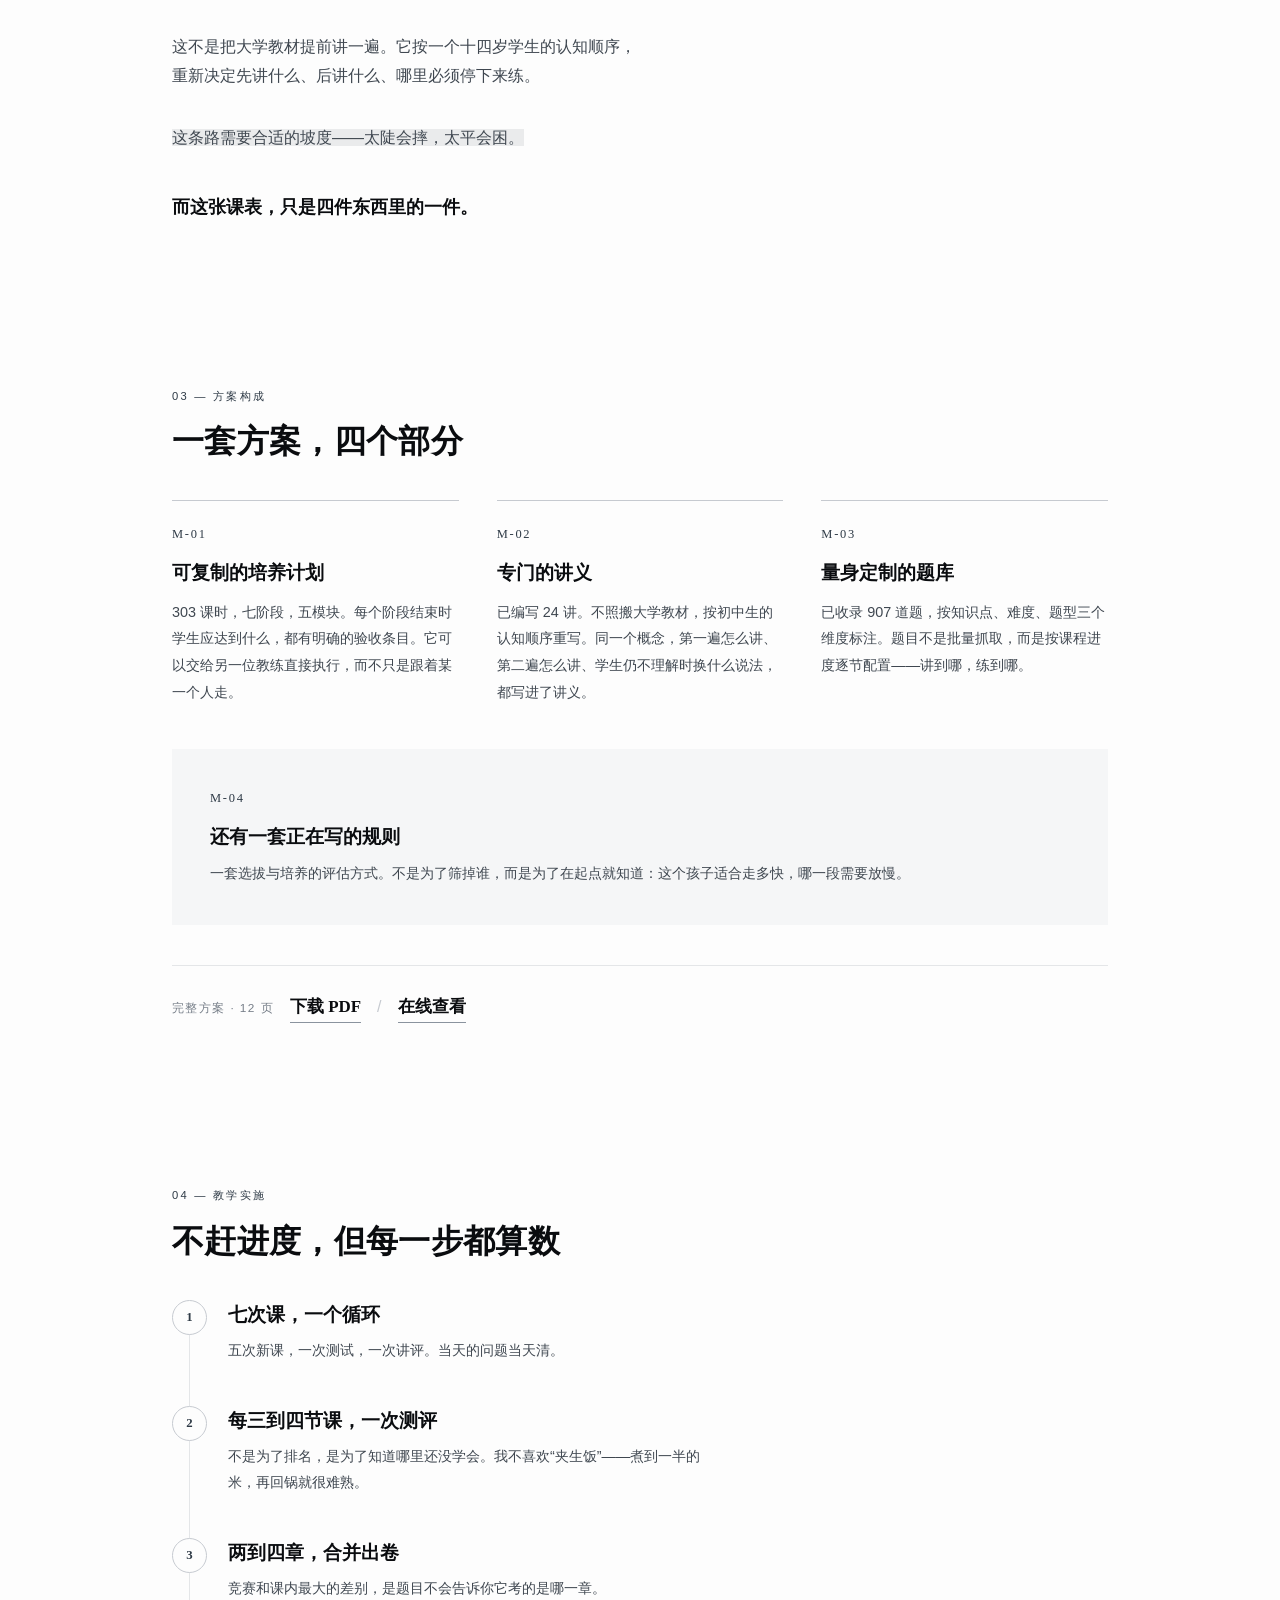
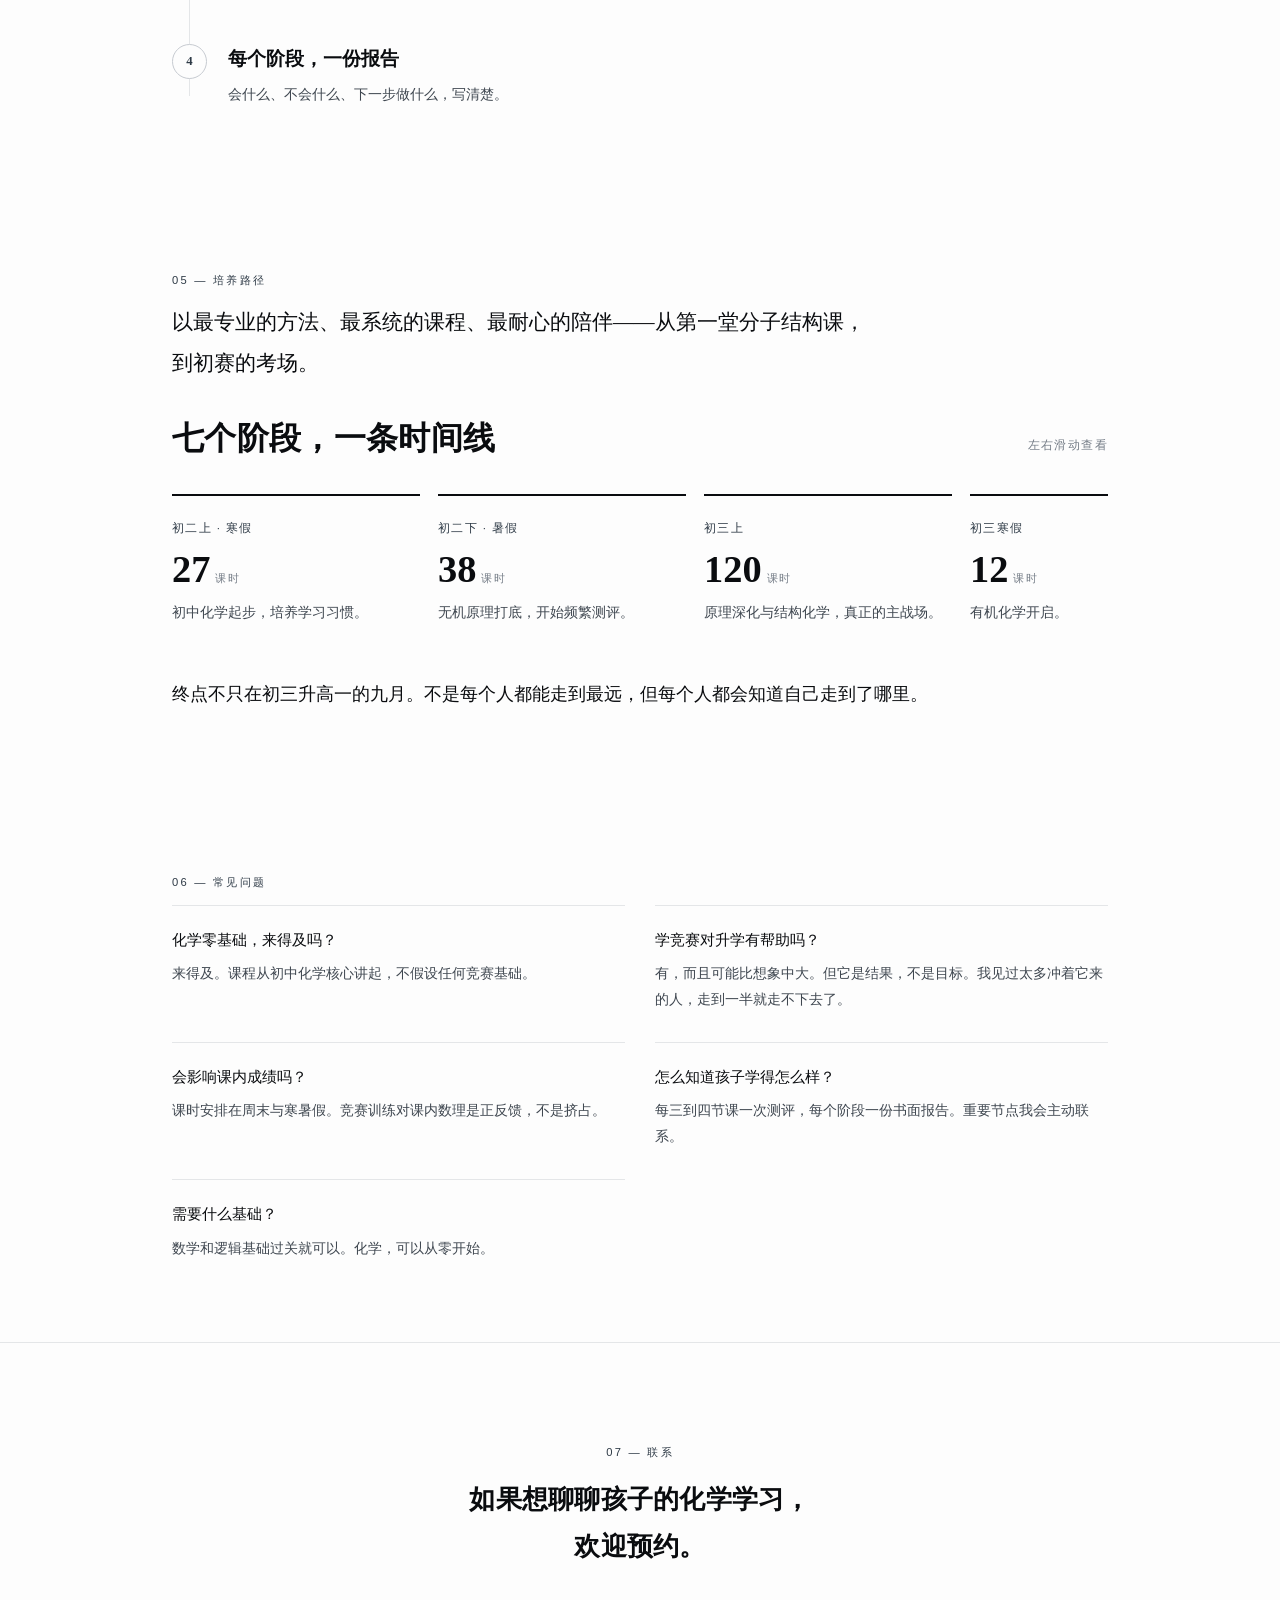
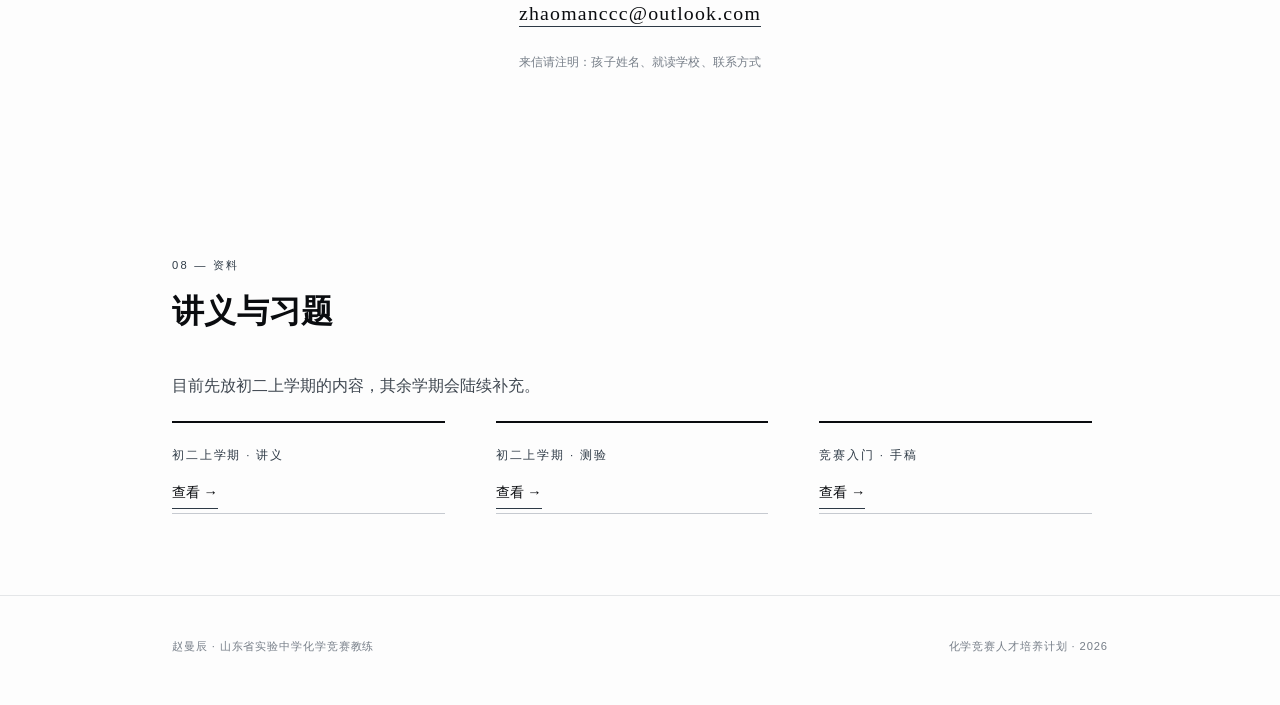
==== commit bef2fa6f: "Add files via upload" ====
--- a/index.html
+++ b/index.html
@@ -13,7 +13,7 @@
 
 <link rel="icon" href="favicon.svg" type="image/svg+xml">
 <link rel="icon" href="favicon-32.png" sizes="32x32">
-<link rel="stylesheet" href="style.css">
+<link rel="stylesheet" href="style.css?v=202610182241">
 <!--
   设计方法参考：ESTHER不二 · esther-design-system
   https://github.com/esthersjw/esther-design-system
--- a/style.css
+++ b/style.css
@@ -31,6 +31,7 @@
 
 html {
   scroll-behavior: smooth;
+  scroll-padding-top: 72px;
   -webkit-text-size-adjust: 100%;
 }
 
@@ -38,6 +39,7 @@
 
 body {
   margin: 0;
+  padding-top: 56px;
   background: var(--paper);
   color: var(--ink);
   font-family: var(--sans);
@@ -189,6 +191,85 @@
   margin-top: 10px;
 }
 
+
+/* ---------- 顶部导航 ---------- */
+
+.nav {
+  position: fixed;
+  top: 0; left: 0; right: 0;
+  z-index: 100;
+  background: rgba(253, 253, 253, 0.94);
+  backdrop-filter: blur(12px);
+  -webkit-backdrop-filter: blur(12px);
+  border-bottom: 1px solid var(--rule);
+  transition: box-shadow .3s ease;
+}
+
+.nav.scrolled { box-shadow: 0 1px 14px rgba(10, 12, 15, 0.06); }
+
+.nav-inner {
+  max-width: var(--w);
+  margin: 0 auto;
+  padding: 0 clamp(20px, 5vw, 52px);
+  height: 56px;
+  display: flex;
+  align-items: center;
+  justify-content: space-between;
+  gap: 18px;
+}
+
+.nav-brand {
+  display: flex;
+  align-items: center;
+  gap: 10px;
+  font-family: "FangSong", "仿宋", "STFangsong", "Songti SC", serif;
+  font-size: clamp(1.02rem, 2.2vw, 1.16rem);
+  letter-spacing: 0.02em;
+  border: 0;
+  white-space: nowrap;
+  flex: none;
+}
+
+.nav-logo {
+  height: 28px;
+  width: auto;
+  display: block;
+}
+
+.nav-links {
+  display: flex;
+  gap: clamp(13px, 2.2vw, 26px);
+  overflow-x: auto;
+  scrollbar-width: none;
+  -webkit-overflow-scrolling: touch;
+}
+
+.nav-links::-webkit-scrollbar { display: none; }
+
+.nav-links a {
+  font-size: 0.8rem;
+  letter-spacing: 0.08em;
+  color: var(--ink-soft);
+  border: 0;
+  border-bottom: 1px solid transparent;
+  padding: 3px 0;
+  white-space: nowrap;
+  transition: color .2s ease, border-color .2s ease;
+}
+
+.nav-links a:hover {
+  color: var(--ink);
+  border-bottom-color: var(--accent);
+}
+
+@media (max-width: 600px) {
+  .nav-inner { height: 52px; gap: 12px; }
+  .nav-logo { height: 24px; }
+  .nav-brand { gap: 8px; }
+  .nav-links { gap: 15px; }
+  .nav-links a { font-size: 0.76rem; }
+}
+
 /* ---------- 01 Hero（学术主页版：左像右文） ---------- */
 
 .hero {
@@ -434,12 +515,18 @@
 
 /* ---------- 04 培养计划 ---------- */
 
+.nb { white-space: nowrap; }
+
+@media (max-width: 760px) {
+  .nb { white-space: normal; }
+}
+
 .program-lead {
   font-family: var(--serif);
   font-size: clamp(1.08rem, 2.4vw, 1.3rem);
   line-height: 1.95;
   color: var(--ink);
-  max-width: 30em;
+  max-width: 34em;
   margin: 0 0 1.05em;
   text-wrap: pretty;
 }
@@ -512,7 +599,8 @@
 .program-close {
   margin-top: clamp(24px, 3.2vw, 34px);
   color: var(--ink-soft);
-  max-width: 36em;
+  max-width: 38em;
+  text-wrap: pretty;
 }
 
 .program-tail {
@@ -640,6 +728,96 @@
 }
 
 .doc-sep { color: var(--rule-dark); }
+
+
+/* ---------- 04 资料 ---------- */
+
+.mat-grid {
+  display: grid;
+  grid-template-columns: repeat(auto-fit, minmax(240px, 1fr));
+  gap: clamp(26px, 4vw, 52px);
+  max-width: 920px;
+}
+
+.mat-card {
+  border-top: 2px solid var(--ink);
+  padding-top: clamp(16px, 2.2vw, 22px);
+  display: flex;
+  flex-direction: column;
+  text-decoration: none;
+  color: inherit;
+  padding-bottom: 4px;
+  transition: border-top-color .25s ease;
+}
+
+.mat-card .mat-dl { margin-top: 14px; }
+
+.mat-card:hover { border-top-color: var(--accent); }
+
+.mat-card:hover .mat-dl { color: var(--accent); border-bottom-color: var(--accent); }
+
+.mat-kind {
+  font-size: 0.72rem;
+  letter-spacing: 0.16em;
+  color: var(--accent);
+  font-weight: 500;
+}
+
+.mat-num {
+  font-family: var(--serif);
+  font-size: clamp(1.5rem, 3.4vw, 2rem);
+  font-weight: 600;
+  line-height: 1.2;
+  margin: 10px 0 8px;
+  font-variant-numeric: tabular-nums;
+}
+
+.mat-num span {
+  font-family: var(--sans);
+  font-size: 0.74rem;
+  font-weight: 400;
+  letter-spacing: 0.12em;
+  color: var(--ink-faint);
+  margin-left: 5px;
+}
+
+.mat-desc {
+  font-size: 0.86rem;
+  line-height: 1.8;
+  color: var(--ink-soft);
+  margin: 0 0 16px;
+}
+
+.mat-state {
+  align-self: flex-start;
+  margin-top: auto;
+  font-size: 0.7rem;
+  letter-spacing: 0.1em;
+  color: var(--ink-faint);
+  border: 1px solid var(--rule-dark);
+  padding: 3px 9px;
+}
+
+.mat-dl {
+  align-self: flex-start;
+  margin-top: auto;
+  font-family: var(--serif);
+  font-size: 0.9rem;
+  border-bottom: 1px solid var(--accent);
+  padding-bottom: 2px;
+}
+
+.mat-note {
+  margin-top: clamp(26px, 3.6vw, 38px);
+  font-size: 0.76rem;
+  color: var(--ink-faint);
+  letter-spacing: 0.02em;
+}
+
+@media (max-width: 900px) {
+  .mat-grid { grid-template-columns: 1fr; gap: 24px; }
+  .mat-num { margin: 8px 0 6px; }
+}
 
 /* ---------- 05 方法 ---------- */
 
@@ -685,6 +863,96 @@
 .step h3 { margin-bottom: 0.45em; }
 .step p { color: var(--ink-soft); font-size: 0.9rem; max-width: 34em; }
 
+
+/* ---------- 04 资料 ---------- */
+
+.mat-grid {
+  display: grid;
+  grid-template-columns: repeat(auto-fit, minmax(240px, 1fr));
+  gap: clamp(26px, 4vw, 52px);
+  max-width: 920px;
+}
+
+.mat-card {
+  border-top: 2px solid var(--ink);
+  padding-top: clamp(16px, 2.2vw, 22px);
+  display: flex;
+  flex-direction: column;
+  text-decoration: none;
+  color: inherit;
+  padding-bottom: 4px;
+  transition: border-top-color .25s ease;
+}
+
+.mat-card .mat-dl { margin-top: 14px; }
+
+.mat-card:hover { border-top-color: var(--accent); }
+
+.mat-card:hover .mat-dl { color: var(--accent); border-bottom-color: var(--accent); }
+
+.mat-kind {
+  font-size: 0.72rem;
+  letter-spacing: 0.16em;
+  color: var(--accent);
+  font-weight: 500;
+}
+
+.mat-num {
+  font-family: var(--serif);
+  font-size: clamp(1.5rem, 3.4vw, 2rem);
+  font-weight: 600;
+  line-height: 1.2;
+  margin: 10px 0 8px;
+  font-variant-numeric: tabular-nums;
+}
+
+.mat-num span {
+  font-family: var(--sans);
+  font-size: 0.74rem;
+  font-weight: 400;
+  letter-spacing: 0.12em;
+  color: var(--ink-faint);
+  margin-left: 5px;
+}
+
+.mat-desc {
+  font-size: 0.86rem;
+  line-height: 1.8;
+  color: var(--ink-soft);
+  margin: 0 0 16px;
+}
+
+.mat-state {
+  align-self: flex-start;
+  margin-top: auto;
+  font-size: 0.7rem;
+  letter-spacing: 0.1em;
+  color: var(--ink-faint);
+  border: 1px solid var(--rule-dark);
+  padding: 3px 9px;
+}
+
+.mat-dl {
+  align-self: flex-start;
+  margin-top: auto;
+  font-family: var(--serif);
+  font-size: 0.9rem;
+  border-bottom: 1px solid var(--accent);
+  padding-bottom: 2px;
+}
+
+.mat-note {
+  margin-top: clamp(26px, 3.6vw, 38px);
+  font-size: 0.76rem;
+  color: var(--ink-faint);
+  letter-spacing: 0.02em;
+}
+
+@media (max-width: 900px) {
+  .mat-grid { grid-template-columns: 1fr; gap: 24px; }
+  .mat-num { margin: 8px 0 6px; }
+}
+
 /* ---------- 06 行程 ---------- */
 
 .trip-head {
@@ -811,8 +1079,9 @@
 
 .contact-note {
   margin: clamp(14px, 2vw, 20px) 0 0;
-  font-size: 0.76rem;
-  letter-spacing: 0.08em;
+  font-size: 0.78rem;
+  letter-spacing: 0.01em;
+  line-height: 1.9;
   color: var(--ink-faint);
 }
 
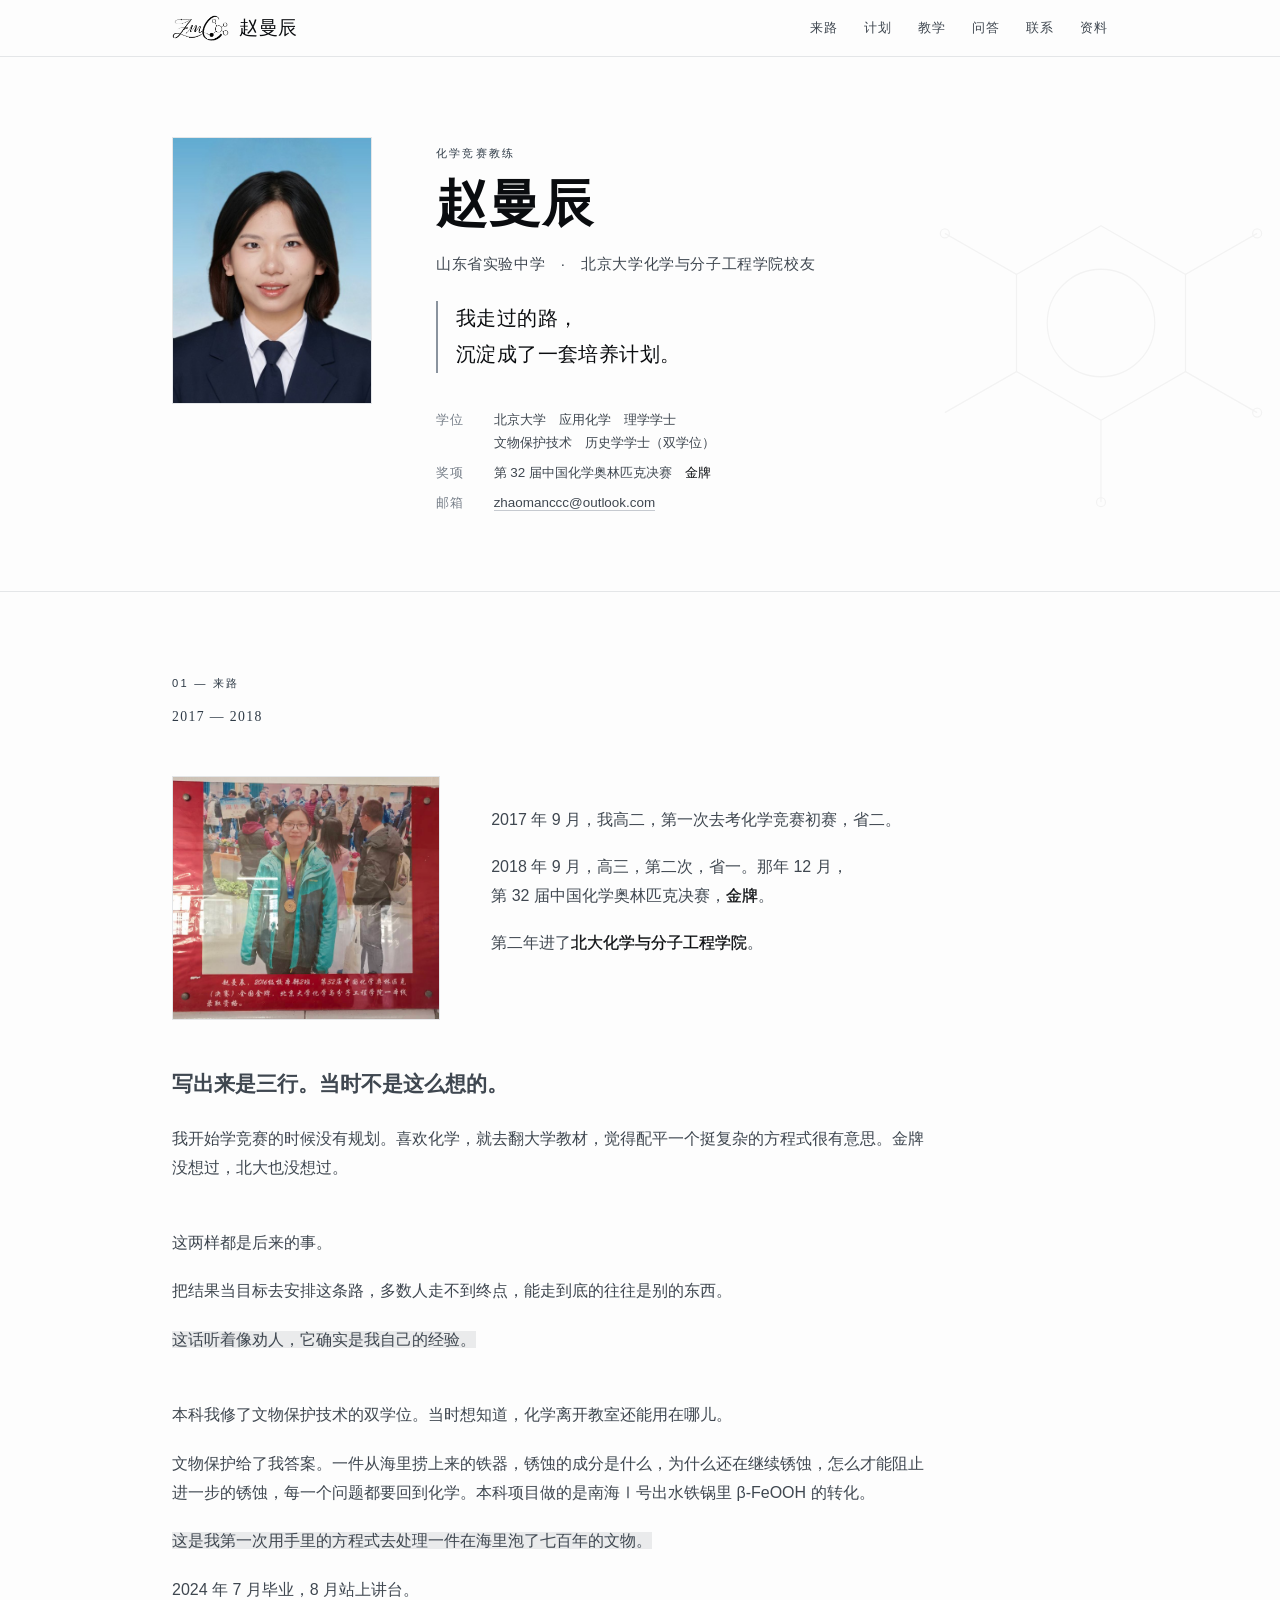
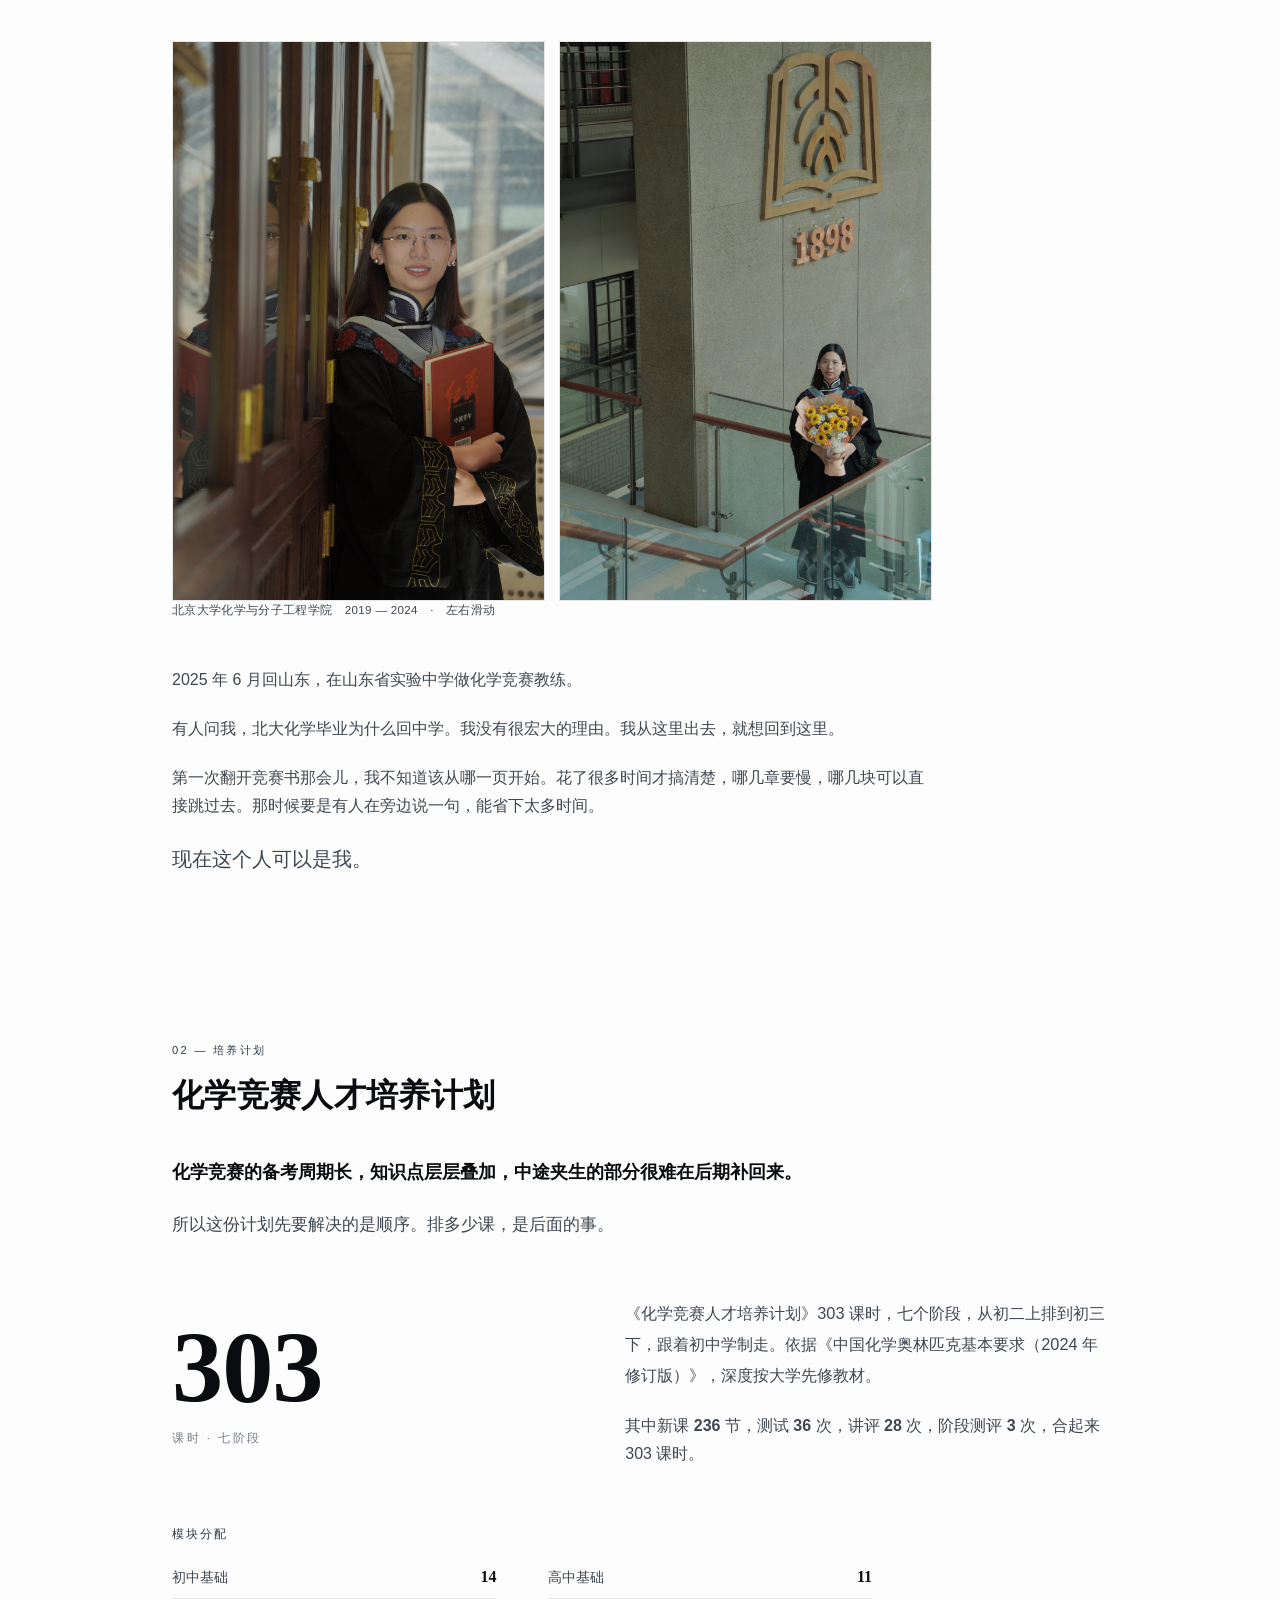
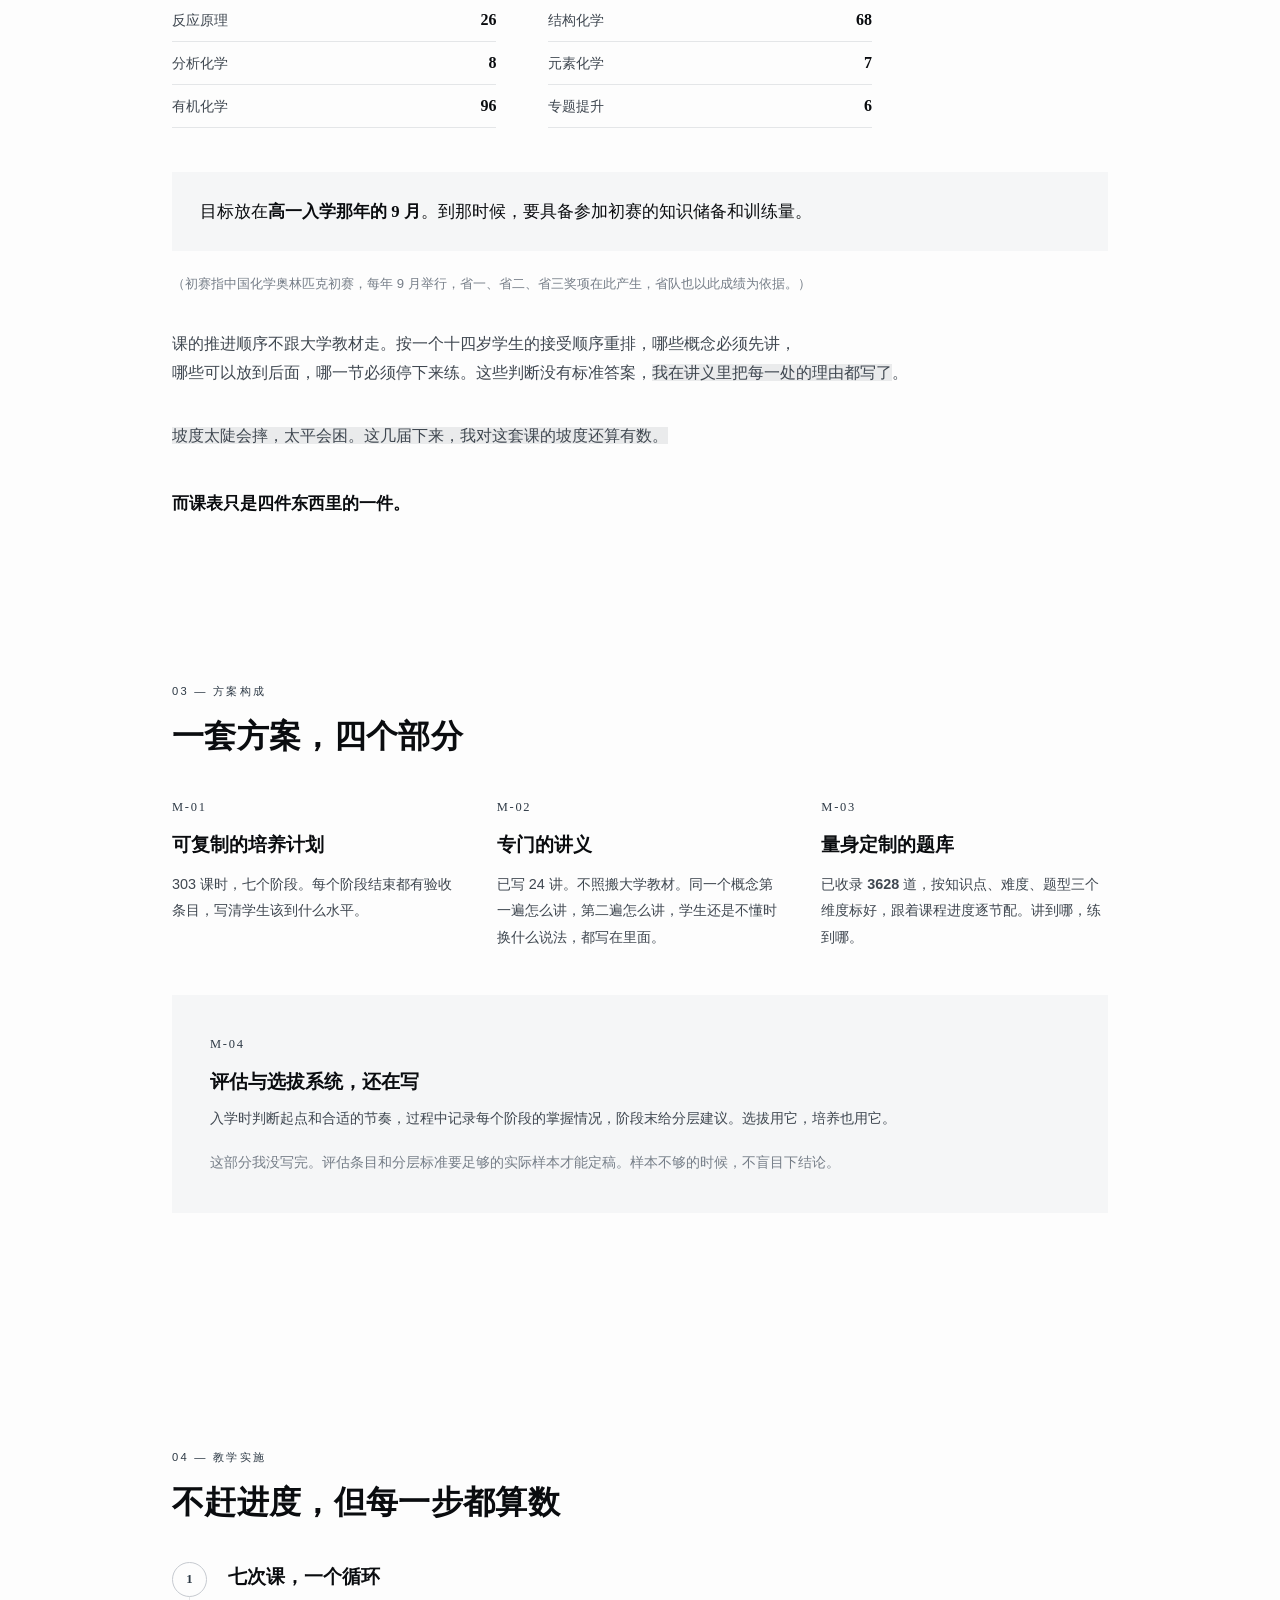
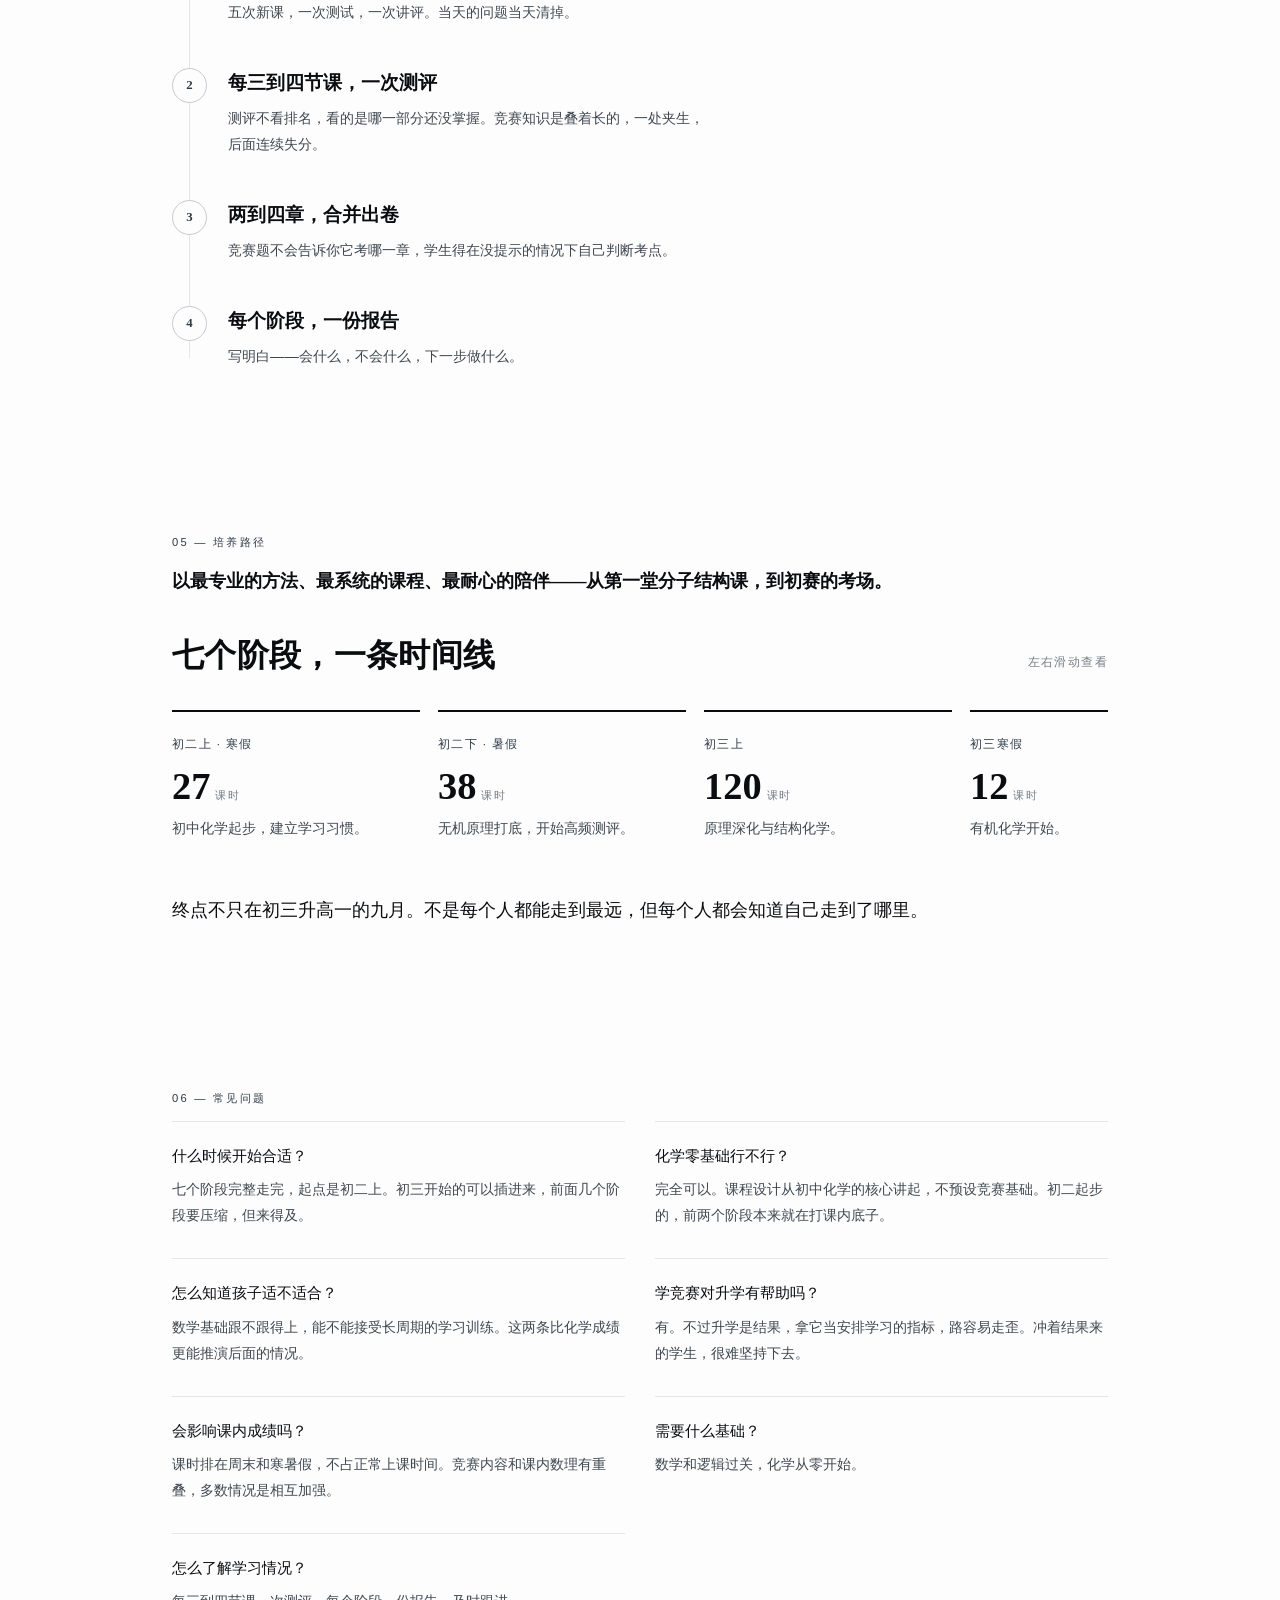
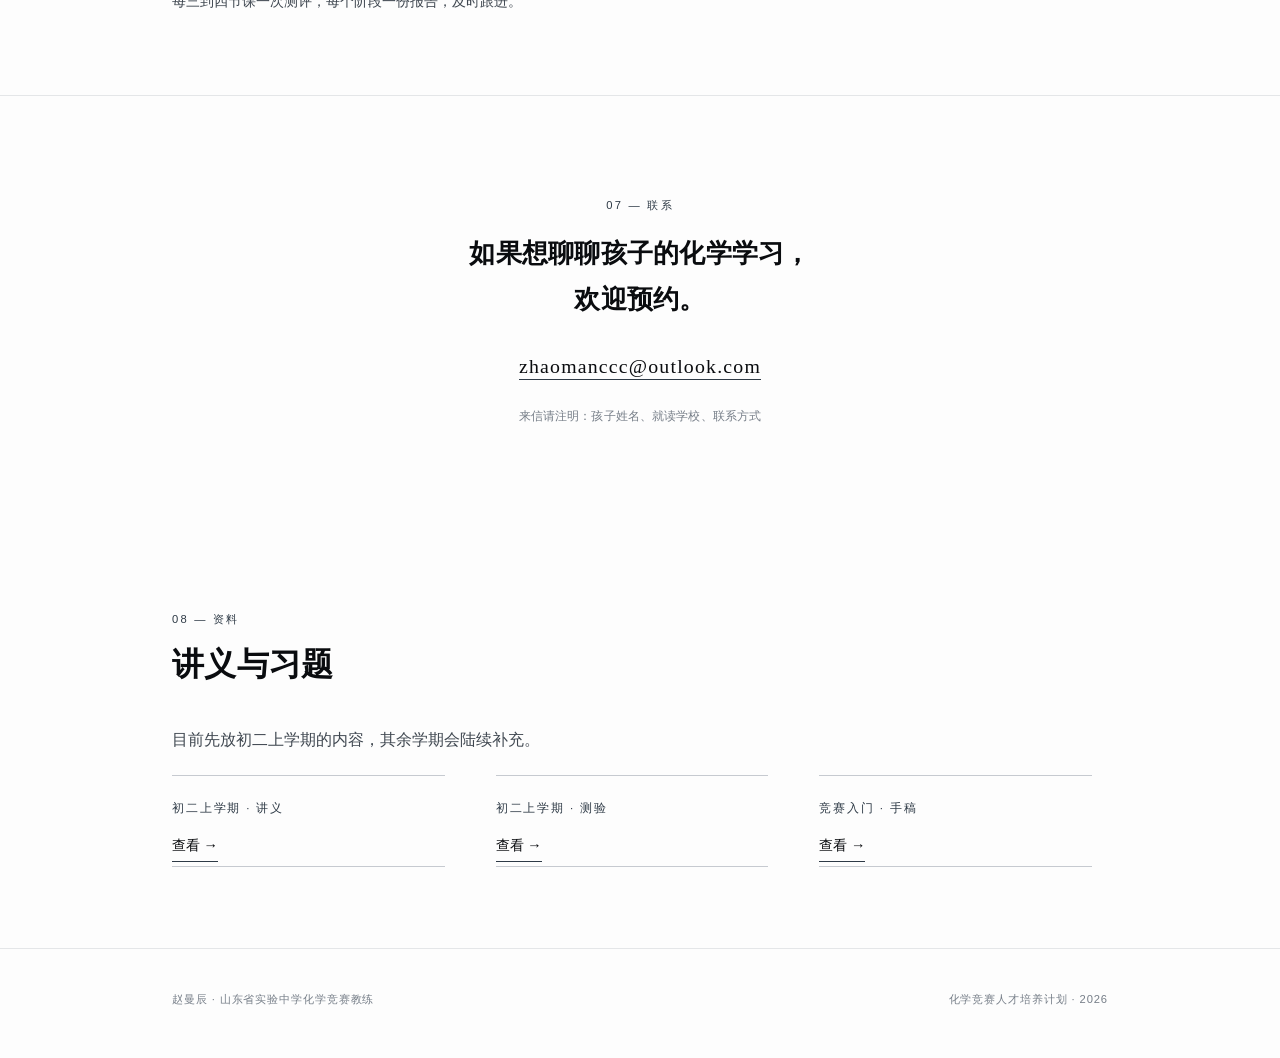
==== commit e6720757: "Add files via upload" ====
--- a/index.html
+++ b/index.html
@@ -13,7 +13,7 @@
 
 <link rel="icon" href="favicon.svg" type="image/svg+xml">
 <link rel="icon" href="favicon-32.png" sizes="32x32">
-<link rel="stylesheet" href="style.css?v=202610182241">
+<link rel="stylesheet" href="style.css?v=202610210854">
 <!--
   设计方法参考：ESTHER不二 · esther-design-system
   https://github.com/esthersjw/esther-design-system
@@ -83,7 +83,7 @@
 
         <dl class="facts">
           <dt>学位</dt>
-          <dd>北京大学　应用化学　理学学士<br>北京大学　文物保护技术　历史学学士</dd>
+          <dd>北京大学　应用化学　理学学士<br>文物保护技术　历史学学士（双学位）</dd>
           <dt>奖项</dt>
           <dd>第 32 届中国化学奥林匹克决赛　<b>金牌</b></dd>
           <dt>邮箱</dt>
@@ -101,23 +101,18 @@
     <p class="eyebrow">01 — 来路</p>
 
     <div class="story-layout">
-      <nav class="story-nav" aria-label="故事节点">
-        <button class="active" data-target="s1"><span class="idx">01</span>结果</button>
-        <button data-target="s2"><span class="idx">02</span>起点</button>
-        <button data-target="s3"><span class="idx">03</span>门票</button>
-        <button data-target="s4"><span class="idx">04</span>本科</button>
-        <button data-target="s5"><span class="idx">05</span>回来</button>
-      </nav>
-
-      <div class="story-body">
+            <div class="story-body">
 
         <article class="story-item" id="s1">
           <span class="story-time">2017 — 2018</span>
-          <p class="first">2017 年 9 月，高二，第一次参加化学竞赛初赛，二等奖。</p>
-          <p>2018 年 9 月，高三，第二次参加，一等奖。</p>
-          <p>三个月后，第 32 届中国化学奥林匹克决赛，金牌。</p>
-
-          <figure class="story-figure">
+          <div class="story-split">
+            <div class="split-text">
+              <p class="first">2017 年 9 月，我高二，第一次去考化学竞赛初赛，省二。</p>
+              <p>2018 年 9 月，高三，第二次，省一。那年 12 月，<span class="nb">第 32 届中国化学奥林匹克</span>决赛，<strong>金牌</strong>。</p>
+              <p>第二年进了<strong>北大化学与分子工程学院</strong>。</p>
+            </div>
+
+            <figure class="story-figure split-figure">
             <div class="photo-frame">
               <img src="assets/award.png" alt="化学竞赛获奖照片"
                    onerror="this.parentNode.classList.add('is-empty');this.remove();">
@@ -127,29 +122,26 @@
                 <span class="ph-hint">放入 assets/award.jpg<br>建议 3:2 横版</span>
               </div>
             </div>
-            <figcaption class="photo-caption">第 32 届中国化学奥林匹克决赛，2018 年 12 月。</figcaption>
-          </figure>
+            </figure>
+          </div>
         </article>
 
         <article class="story-item" id="s2">
-          <p class="story-big">但故事的开头不是这样的。</p>
-          <p>我开始学竞赛，理由很朴素：我喜欢化学。</p>
-          <p>喜欢到会自己去找大学教材翻，喜欢到觉得配平一个复杂的方程式是件有意思的事。那时候我没有任何计划，没想过金牌，更没想过北大。</p>
+          <p class="story-big">写出来是三行。当时不是这么想的。</p>
+          <p>我开始学竞赛的时候没有规划。喜欢化学，就去翻大学教材，觉得配平一个挺复杂的方程式很有意思。金牌没想过，北大也没想过。</p>
         </article>
 
         <article class="story-item" id="s3">
-          <p>2018 年 12 月，金牌来了。2019 年，北大来了。</p>
-          <p>它们是后来才出现的。</p>
-          <p>我常常想，如果一开始就奔着它们去，我大概走不到那一步。这条路太长了，长到任何一个功利的目的都撑不到终点。<span class="mark">能撑住的，只有喜欢。</span></p>
-          <p>这不是说结果不重要。竞赛成绩确实给了我一张很好的门票——但<span class="mark">那张门票是跟着我走的，不是我朝着它走的</span>。</p>
+          <p>这两样都是后来的事。</p>
+          <p>把结果当目标去安排这条路，多数人走不到终点，能走到底的往往是别的东西。</p>
+          <p><span class="mark">这话听着像劝人，它确实是我自己的经验。</span></p>
         </article>
 
         <article class="story-item" id="s4">
-          <p>2019 年，我进入北京大学化学与分子工程学院。</p>
-          <p>本科期间，我还修了文物保护技术的双学位。我想知道化学离开教室以后，还能用在什么地方。</p>
-          <p>文物保护给出的答案最直接：一件从海里捞起来的铁器，锈成了什么、为什么会继续锈、用什么能让它停下来，每一个问题都要回到化学。本科项目“南海Ⅰ号”出水铁锅中 β-FeOOH 的转化，是我第一次利用手里的方程式面对真实存在了七百年的东西。</p>
-          <p>化学不是一门只在卷面上成立的学科。</p>
-          <p>2024 年 7 月毕业，8 月走上讲台。我没有给自己留间隔年。</p>
+          <p>本科我修了文物保护技术的双学位。当时想知道，化学离开教室还能用在哪儿。</p>
+          <p>文物保护给了我答案。一件从海里捞上来的铁器，锈蚀的成分是什么，为什么还在继续<span class="nb">锈蚀</span>，怎么才能阻止进一步的<span class="nb">锈蚀</span>，每一个问题都要回到化学。本科项目做的是南海Ⅰ号<span class="nb">出水</span>铁锅里 β-FeOOH 的转化。</p>
+          <p><span class="mark">这是我第一次用手里的方程式去处理一件在海里泡了七百年的文物。</span></p>
+          <p>2024 年 7 月毕业，8 月站上讲台。</p>
 
           <div class="photo-slider">
             <figure class="photo-frame">
@@ -175,11 +167,10 @@
         </article>
 
         <article class="story-item" id="s5">
-          <p>2025 年 6 月，我回到山东，成为山东省实验中学的化学竞赛教练。</p>
-          <p>有人问，北大化学毕业，为什么回中学。答案并不宏大：我从这里出去，就想回到这里。</p>
-          <p>我一直记得第一次翻开竞赛书时，那种不知道从哪一页开始的茫然——以及后来，我多么希望有个人能告诉我，哪里该慢一点，哪里可以跳过去。</p>
-          <p class="strong-line">这件事需要有人长期做，而我恰好愿意。</p>
-          <p>于是我把那条路，写成了一套可以交给别人的方案。</p>
+          <p>2025 年 6 月回山东，在山东省实验中学做化学竞赛教练。</p>
+          <p>有人问我，北大化学毕业为什么回中学。我没有很宏大的理由。我从这里出去，就想回到这里。</p>
+          <p>第一次翻开竞赛书那会儿，我不知道该从哪一页开始。花了很多时间才搞清楚，哪几章要慢，哪几块可以直接跳过去。那时候要是有人在旁边说一句，能省下太多时间。</p>
+          <p class="strong-line">现在这个人可以是我。</p>
         </article>
 
       </div>
@@ -194,9 +185,8 @@
     <h2>化学竞赛人才培养计划</h2>
 
     <div class="program-intro">
-      <p class="program-lead">化学，是变化之学。它既考验捕捉规律的洞察力，也磨炼严谨推演的耐心。</p>
-      <p class="program-lead">从一名初二学生到省级竞赛一等奖，需要的不是天赋的偶然，<span class="nb">而是一套清晰、扎实、被反复验证的培养体系。</span></p>
-      <p class="program-pivot">这就是那套体系。</p>
+      <p class="program-lead">化学竞赛的备考周期长，知识点层层叠加，中途夹生的部分很难在后期补回来。</p>
+      <p class="program-pivot">所以这份计划先要解决的是顺序。排多少课，是后面的事。</p>
     </div>
 
     <div class="map-layout" style="margin-top:clamp(34px,4.6vw,58px)">
@@ -206,8 +196,8 @@
       </div>
 
       <div class="map-body reveal reveal-d1">
-        <p class="lead">303 课时，七个阶段，覆盖初二上至初三下。以《中国化学奥林匹克基本要求（2024 年修订版）》为纲，按大学先修教材的知识深度编排。</p>
-        <p>课程结构是：<b>236 节新课、36 次测试、28 次讲评、3 次阶段测评</b>，合计 303 课时。</p>
+        <p class="lead">《化学竞赛人才培养计划》303 课时，七个阶段，从初二上排到初三下，跟着初中学制走。依据《中国化学奥林匹克基本要求（2024 年修订版）》，深度按大学先修教材。</p>
+        <p>其中新课 <b>236</b> 节，测试 <b>36</b> 次，讲评 <b>28</b> 次，阶段测评 <b>3</b> 次，合起来 303 课时。</p>
       </div>
     </div>
 
@@ -225,13 +215,14 @@
       </div>
     </div>
 
-    <p class="program-goal">目标只有一个：<strong>零基础起步，高一入学 9 月，具备冲击初赛一等奖的能力。</strong></p>
-
-    <p class="program-close">这不是把大学教材提前讲一遍。它按一个十四岁学生的认知顺序，<span class="nb">重新决定先讲什么、后讲什么、哪里必须停下来练。</span></p>
-
-    <p class="program-close"><span class="mark">这条路需要合适的坡度——太陡会摔，太平会困。</span></p>
-
-    <p class="program-tail">而这张课表，只是四件东西里的一件。</p>
+    <p class="program-goal">目标放在<strong>高一入学那年的 9 月</strong>。到那时候，要具备参加初赛的知识储备和训练量。</p>
+    <p class="program-note-inline">（初赛指中国化学奥林匹克初赛，每年 9 月举行，省一、省二、省三奖项在此产生，省队也以此成绩为依据。）</p>
+
+    <p class="program-close">课的推进顺序不跟大学教材走。按一个十四岁学生的接受顺序重排，哪些概念<span class="nb">必须先讲</span>，<span class="nb">哪些可以放到后面</span>，<span class="nb">哪一节必须停下来练</span>。这些判断没有标准答案，<span class="mark nb">我在讲义里把每一处的理由都写了</span>。</p>
+
+    <p class="program-close"><span class="mark">坡度太陡会摔，太平会困。这几届下来，我对这套课的坡度还算有数。</span></p>
+
+    <p class="program-tail">而课表只是四件东西里的一件。</p>
   </div>
 </section>
 
@@ -245,24 +236,25 @@
       <div class="mark-card reveal">
         <span class="mark-idx">M-01</span>
         <h3>可复制的培养计划</h3>
-        <p>303 课时，七阶段，五模块。每个阶段结束时学生应达到什么，都有明确的验收条目。它可以交给另一位教练直接执行，而不只是跟着某一个人走。</p>
+        <p>303 课时，七个阶段。每个阶段结束都有验收条目，写清学生该到什么水平。</p>
       </div>
       <div class="mark-card reveal reveal-d1">
         <span class="mark-idx">M-02</span>
         <h3>专门的讲义</h3>
-        <p>已编写 24 讲。不照搬大学教材，按初中生的认知顺序重写。同一个概念，第一遍怎么讲、第二遍怎么讲、学生仍不理解时换什么说法，都写进了讲义。</p>
+        <p>已写 24 讲。不照搬大学教材。同一个概念第一遍怎么讲，第二遍怎么讲，学生还是不懂时换什么说法，都写在里面。</p>
       </div>
       <div class="mark-card reveal reveal-d2">
         <span class="mark-idx">M-03</span>
         <h3>量身定制的题库</h3>
-        <p>已收录 907 道题，按知识点、难度、题型三个维度标注。题目不是批量抓取，而是按课程进度逐节配置——讲到哪，练到哪。</p>
+        <p>已收录 <b>3628</b> 道，按知识点、难度、题型三个维度标好，跟着课程进度逐节配。讲到哪，练到哪。</p>
       </div>
     </div>
 
     <div class="mark-wide reveal">
       <span class="mark-idx">M-04</span>
-      <h3>还有一套正在写的规则</h3>
-      <p>一套选拔与培养的评估方式。不是为了筛掉谁，而是为了在起点就知道：这个孩子适合走多快，哪一段需要放慢。</p>
+      <h3>评估与选拔系统，还在写</h3>
+      <p>入学时判断起点和合适的节奏，过程中记录每个阶段的掌握情况，阶段末给分层建议。选拔用它，培养也用它。</p>
+      <p style="margin-top:10px;color:var(--ink-faint);font-size:0.88em;">这部分我没写完。评估条目和分层标准要足够的实际样本才能定稿。样本不够的时候，不盲目下结论。</p>
     </div>
 
     <div class="doc-row reveal">
@@ -286,22 +278,22 @@
       <div class="step reveal">
         <span class="step-num">1</span>
         <h3>七次课，一个循环</h3>
-        <p>五次新课，一次测试，一次讲评。当天的问题当天清。</p>
+        <p>五次新课，一次测试，一次讲评。当天的问题当天清掉。</p>
       </div>
       <div class="step reveal">
         <span class="step-num">2</span>
         <h3>每三到四节课，一次测评</h3>
-        <p>不是为了排名，是为了知道哪里还没学会。我不喜欢“夹生饭”——煮到一半的米，再回锅就很难熟。</p>
+        <p>测评不看排名，看的是哪一部分还没掌握。竞赛知识是叠着长的，一处夹生，后面连续失分。</p>
       </div>
       <div class="step reveal">
         <span class="step-num">3</span>
         <h3>两到四章，合并出卷</h3>
-        <p>竞赛和课内最大的差别，是题目不会告诉你它考的是哪一章。</p>
+        <p>竞赛题不会告诉你它考哪一章，学生得在没提示的情况下自己判断考点。</p>
       </div>
       <div class="step reveal">
         <span class="step-num">4</span>
         <h3>每个阶段，一份报告</h3>
-        <p>会什么、不会什么、下一步做什么，写清楚。</p>
+        <p>写明白——会什么，不会什么，下一步做什么。</p>
       </div>
     </div>
   </div>
@@ -323,22 +315,22 @@
       <div class="trip-card">
         <span class="phase">初二上 · 寒假</span>
         <span class="hours">27<small>课时</small></span>
-        <p>初中化学起步，培养学习习惯。</p>
+        <p>初中化学起步，建立学习习惯。</p>
       </div>
       <div class="trip-card">
         <span class="phase">初二下 · 暑假</span>
         <span class="hours">38<small>课时</small></span>
-        <p>无机原理打底，开始频繁测评。</p>
+        <p>无机原理打底，开始高频测评。</p>
       </div>
       <div class="trip-card">
         <span class="phase">初三上</span>
         <span class="hours">120<small>课时</small></span>
-        <p>原理深化与结构化学，真正的主战场。</p>
+        <p>原理深化与结构化学。</p>
       </div>
       <div class="trip-card">
         <span class="phase">初三寒假</span>
         <span class="hours">12<small>课时</small></span>
-        <p>有机化学开启。</p>
+        <p>有机化学开始。</p>
       </div>
       <div class="trip-card">
         <span class="phase">初三下</span>
@@ -358,27 +350,34 @@
 
     <div class="faq-grid">
       <div class="faq-item reveal">
-        <h3>化学零基础，来得及吗？</h3>
-        <p>来得及。课程从初中化学核心讲起，不假设任何竞赛基础。</p>
+        <h3>什么时候开始合适？</h3>
+        <p>七个阶段完整走完，起点是初二上。初三开始的可以插进来，前面几个阶段要压缩，但来得及。</p>
+      </div>
+      <div class="faq-item reveal">
+        <h3>化学零基础行不行？</h3>
+        <p>完全可以。课程设计从初中化学的核心讲起，不预设竞赛基础。初二起步的，前两个阶段本来就在打课内底子。</p>
+      </div>
+      <div class="faq-item reveal">
+        <h3>怎么知道孩子适不适合？</h3>
+        <p>数学基础跟不跟得上，能不能接受长周期的学习训练。这两条比化学成绩更能推演后面的情况。</p>
       </div>
       <div class="faq-item reveal">
         <h3>学竞赛对升学有帮助吗？</h3>
-        <p>有，而且可能比想象中大。但它是结果，不是目标。我见过太多冲着它来的人，走到一半就走不下去了。</p>
+        <p>有。不过升学是结果，拿它当安排学习的指标，路容易走歪。冲着结果来的学生，很难坚持下去。</p>
       </div>
       <div class="faq-item reveal">
         <h3>会影响课内成绩吗？</h3>
-        <p>课时安排在周末与寒暑假。竞赛训练对课内数理是正反馈，不是挤占。</p>
-      </div>
-      <div class="faq-item reveal">
-        <h3>怎么知道孩子学得怎么样？</h3>
-        <p>每三到四节课一次测评，每个阶段一份书面报告。重要节点我会主动联系。</p>
+        <p>课时排在周末和寒暑假，不占正常上课时间。竞赛内容和课内数理有重叠，多数情况是相互加强。</p>
       </div>
       <div class="faq-item reveal">
         <h3>需要什么基础？</h3>
-        <p>数学和逻辑基础过关就可以。化学，可以从零开始。</p>
-      </div>
-    </div>
-  </div>
+        <p>数学和逻辑过关，化学从零开始。</p>
+      </div>
+      <div class="faq-item reveal">
+        <h3>怎么了解学习情况？</h3>
+        <p>每三到四节课一次测评，每个阶段一份报告，及时跟进。</p>
+      </div>
+    </div>
 </section>
 
 <!-- ==================== 08 联系 ==================== -->
@@ -459,34 +458,6 @@
     reveals.forEach(function (el) { io.observe(el); });
   }
 
-  var navBtns = document.querySelectorAll('.story-nav button');
-  var stories = document.querySelectorAll('.story-item');
-
-  function setActive(id) {
-    navBtns.forEach(function (b) {
-      b.classList.toggle('active', b.dataset.target === id);
-    });
-  }
-
-  navBtns.forEach(function (btn) {
-    btn.addEventListener('click', function () {
-      var el = document.getElementById(btn.dataset.target);
-      if (el) {
-        var y = el.getBoundingClientRect().top + window.pageYOffset - 80;
-        window.scrollTo({ top: y, behavior: reduced ? 'auto' : 'smooth' });
-      }
-      setActive(btn.dataset.target);
-    });
-  });
-
-  if ('IntersectionObserver' in window && stories.length) {
-    var so = new IntersectionObserver(function (entries) {
-      entries.forEach(function (e) {
-        if (e.isIntersecting) setActive(e.target.id);
-      });
-    }, { threshold: 0.08, rootMargin: '-22% 0px -58% 0px' });
-    stories.forEach(function (s) { so.observe(s); });
-  }
 })();
 </script>
 
--- a/style.css
+++ b/style.css
@@ -108,6 +108,7 @@
   font-size: 1.02rem;
   color: var(--ink-soft);
   line-height: 1.9;
+  max-width: 760px;
 }
 
 .strong-line {
@@ -361,12 +362,9 @@
 
 /* ---------- 02 故事 ---------- */
 
-.story-layout {
-  display: grid;
-  grid-template-columns: 118px 1fr;
-  gap: clamp(32px, 5.5vw, 76px);
-  align-items: start;
-}
+.story-layout { display: block; }
+
+.story-body { max-width: 760px; }
 
 .story-nav {
   position: sticky;
@@ -405,15 +403,18 @@
   opacity: 0.7;
 }
 
-.story-item {
-  padding-bottom: clamp(38px, 5.5vw, 58px);
-  margin-bottom: clamp(38px, 5.5vw, 58px);
-  border-bottom: 1px solid var(--rule);
-}
-.story-item:last-child { border-bottom: 0; margin-bottom: 0; padding-bottom: 0; }
+.story-item { margin-bottom: clamp(30px, 4.4vw, 46px); }
+.story-item:last-child { margin-bottom: 0; }
 
 .story-item p { color: var(--ink-soft); }
-.story-item p.first { color: var(--ink); }
+
+/* 故事里的强调：不跳到 bold，只用描边微加粗 + 深一档墨色 */
+.story-item strong {
+  font-weight: inherit;
+  color: var(--ink);
+  -webkit-text-stroke: 0.28px currentColor;
+}
+.story-item p.first { color: var(--ink-soft); }
 
 .story-time {
   font-family: var(--serif);
@@ -427,11 +428,45 @@
 
 .story-big {
   font-family: var(--serif);
-  font-size: clamp(1.2rem, 2.6vw, 1.5rem);
-  line-height: 1.7;
+  font-size: clamp(1.1rem, 2.3vw, 1.34rem);
+  line-height: 1.75;
   color: var(--ink);
   font-weight: 600;
   margin: 0 0 1em;
+}
+
+
+/* 来路首段：图文并排 */
+.story-split {
+  display: grid;
+  grid-template-columns: 268px 1fr;
+  gap: clamp(26px, 4vw, 52px);
+  align-items: center;
+  max-width: 860px;
+}
+
+.story-split > .split-figure { order: 1; }
+.story-split > .split-text { order: 2; }
+
+.story-split .split-text p:last-child { margin-bottom: 0; }
+
+.split-text p { line-height: 1.85; margin-bottom: 1.05em; }
+.split-text p.first { margin-bottom: 1.05em; }
+
+.split-figure { margin: 0; }
+
+.split-figure .photo-frame { aspect-ratio: 11 / 10; }
+
+.split-figure .photo-caption {
+  margin-top: 11px;
+  font-size: 0.72rem;
+  line-height: 1.75;
+  color: var(--ink-faint);
+  letter-spacing: 0.01em;
+}
+
+@media (max-width: 780px) {
+  .story-split { grid-template-columns: 1fr; gap: 22px; }
 }
 
 /* 故事内嵌图 */
@@ -523,23 +558,20 @@
 
 .program-lead {
   font-family: var(--serif);
-  font-size: clamp(1.08rem, 2.4vw, 1.3rem);
+  font-size: clamp(1rem, 2.1vw, 1.14rem);
   line-height: 1.95;
+  font-weight: 600;
   color: var(--ink);
-  max-width: 34em;
+  max-width: 42.2em;
   margin: 0 0 1.05em;
   text-wrap: pretty;
 }
 
 .program-pivot {
-  font-family: var(--serif);
-  font-size: clamp(1.18rem, 2.9vw, 1.55rem);
-  font-weight: 600;
-  color: var(--ink);
-  letter-spacing: 0.02em;
-  margin: clamp(26px, 3.4vw, 38px) 0 0;
-  padding-top: clamp(20px, 2.6vw, 28px);
-  border-top: 1px solid var(--rule);
+  font-size: clamp(0.96rem, 2vw, 1.04rem);
+  font-weight: 400;
+  color: var(--ink-soft);
+  margin: clamp(14px, 2vw, 20px) 0 0;
 }
 
 .module-block { margin-top: clamp(34px, 4.6vw, 56px); }
@@ -566,7 +598,7 @@
   align-items: baseline;
   gap: 10px;
   padding: 9px 0;
-  border-bottom: 1px dotted var(--rule-dark);
+  border-bottom: 1px solid var(--rule);
   font-size: 0.9rem;
   line-height: 1.5;
 }
@@ -583,15 +615,22 @@
   white-space: nowrap;
 }
 
+.program-note-inline {
+  margin: 12px 0 1.5em;
+  font-size: 0.82rem;
+  color: var(--ink-faint);
+  line-height: 1.85;
+  max-width: 760px;
+}
+
 .program-goal {
   margin-top: clamp(30px, 4vw, 44px);
   font-family: var(--serif);
-  font-size: clamp(1rem, 2.2vw, 1.14rem);
-  line-height: 1.85;
+  font-size: clamp(0.98rem, 2vw, 1.04rem);
+  line-height: 1.9;
   color: var(--ink);
-  padding: clamp(18px, 2.4vw, 26px) 0;
-  border-top: 2px solid var(--ink);
-  border-bottom: 1px solid var(--rule);
+  padding: clamp(18px, 2.4vw, 24px) clamp(20px, 2.8vw, 28px);
+  background: var(--paper-alt);
 }
 
 .program-goal strong { font-weight: 600; }
@@ -599,34 +638,44 @@
 .program-close {
   margin-top: clamp(24px, 3.2vw, 34px);
   color: var(--ink-soft);
-  max-width: 38em;
+  max-width: 47.5em;
   text-wrap: pretty;
 }
 
 .program-tail {
   margin-top: clamp(26px, 3.4vw, 38px);
   font-family: var(--serif);
-  font-size: clamp(1rem, 2.2vw, 1.12rem);
+  font-size: clamp(0.98rem, 2vw, 1.04rem);
   font-weight: 600;
   color: var(--ink);
 }
 
 
 .photo-slider {
-  display: flex;
+  display: grid;
+  grid-template-columns: 1fr 1fr;
   gap: clamp(10px, 1.6vw, 14px);
-  overflow-x: auto;
-  scroll-snap-type: x mandatory;
-  padding-bottom: 10px;
   margin: clamp(26px, 3.6vw, 36px) 0 0;
-  scrollbar-width: thin;
-}
-.photo-slider::-webkit-scrollbar { height: 2px; }
-.photo-slider::-webkit-scrollbar-thumb { background: var(--rule-dark); }
+}
+
 .photo-slider .photo-frame {
-  flex: 0 0 calc(50% - 7px);
   aspect-ratio: 2 / 3;
-  scroll-snap-align: start;
+}
+
+@media (max-width: 600px) {
+  .photo-slider {
+    display: flex;
+    overflow-x: auto;
+    scroll-snap-type: x mandatory;
+    padding-bottom: 10px;
+    scrollbar-width: thin;
+  }
+  .photo-slider::-webkit-scrollbar { height: 2px; }
+  .photo-slider::-webkit-scrollbar-thumb { background: var(--rule-dark); }
+  .photo-slider .photo-frame {
+    flex: 0 0 74%;
+    scroll-snap-align: start;
+  }
 }
 
 /* ---------- 03 地图 ---------- */
@@ -638,10 +687,7 @@
   align-items: center;
 }
 
-.map-figure {
-  border-top: 2px solid var(--ink);
-  padding-top: clamp(18px, 2.6vw, 24px);
-}
+.map-figure { padding-top: 0; }
 
 .map-number {
   font-family: var(--serif);
@@ -672,10 +718,7 @@
   gap: clamp(20px, 3vw, 38px);
 }
 
-.mark-card {
-  border-top: 1px solid var(--rule-dark);
-  padding-top: clamp(16px, 2.2vw, 22px);
-}
+.mark-card { padding-top: 0; }
 
 .mark-idx {
   display: block;
@@ -706,8 +749,6 @@
 /* 资料下载条 */
 .doc-row {
   margin-top: clamp(26px, 3.6vw, 40px);
-  padding-top: clamp(18px, 2.6vw, 26px);
-  border-top: 1px solid var(--rule);
   display: flex;
   flex-wrap: wrap;
   align-items: baseline;
@@ -740,7 +781,7 @@
 }
 
 .mat-card {
-  border-top: 2px solid var(--ink);
+  border-top: 1px solid var(--rule-dark);
   padding-top: clamp(16px, 2.2vw, 22px);
   display: flex;
   flex-direction: column;
@@ -864,32 +905,6 @@
 .step p { color: var(--ink-soft); font-size: 0.9rem; max-width: 34em; }
 
 
-/* ---------- 04 资料 ---------- */
-
-.mat-grid {
-  display: grid;
-  grid-template-columns: repeat(auto-fit, minmax(240px, 1fr));
-  gap: clamp(26px, 4vw, 52px);
-  max-width: 920px;
-}
-
-.mat-card {
-  border-top: 2px solid var(--ink);
-  padding-top: clamp(16px, 2.2vw, 22px);
-  display: flex;
-  flex-direction: column;
-  text-decoration: none;
-  color: inherit;
-  padding-bottom: 4px;
-  transition: border-top-color .25s ease;
-}
-
-.mat-card .mat-dl { margin-top: 14px; }
-
-.mat-card:hover { border-top-color: var(--accent); }
-
-.mat-card:hover .mat-dl { color: var(--accent); border-bottom-color: var(--accent); }
-
 .mat-kind {
   font-size: 0.72rem;
   letter-spacing: 0.16em;
@@ -1029,6 +1044,7 @@
   font-size: clamp(0.98rem, 2vw, 1.1rem);
   line-height: 1.85;
   color: var(--ink);
+  max-width: 760px;
 }
 
 /* ---------- 07 FAQ ---------- */
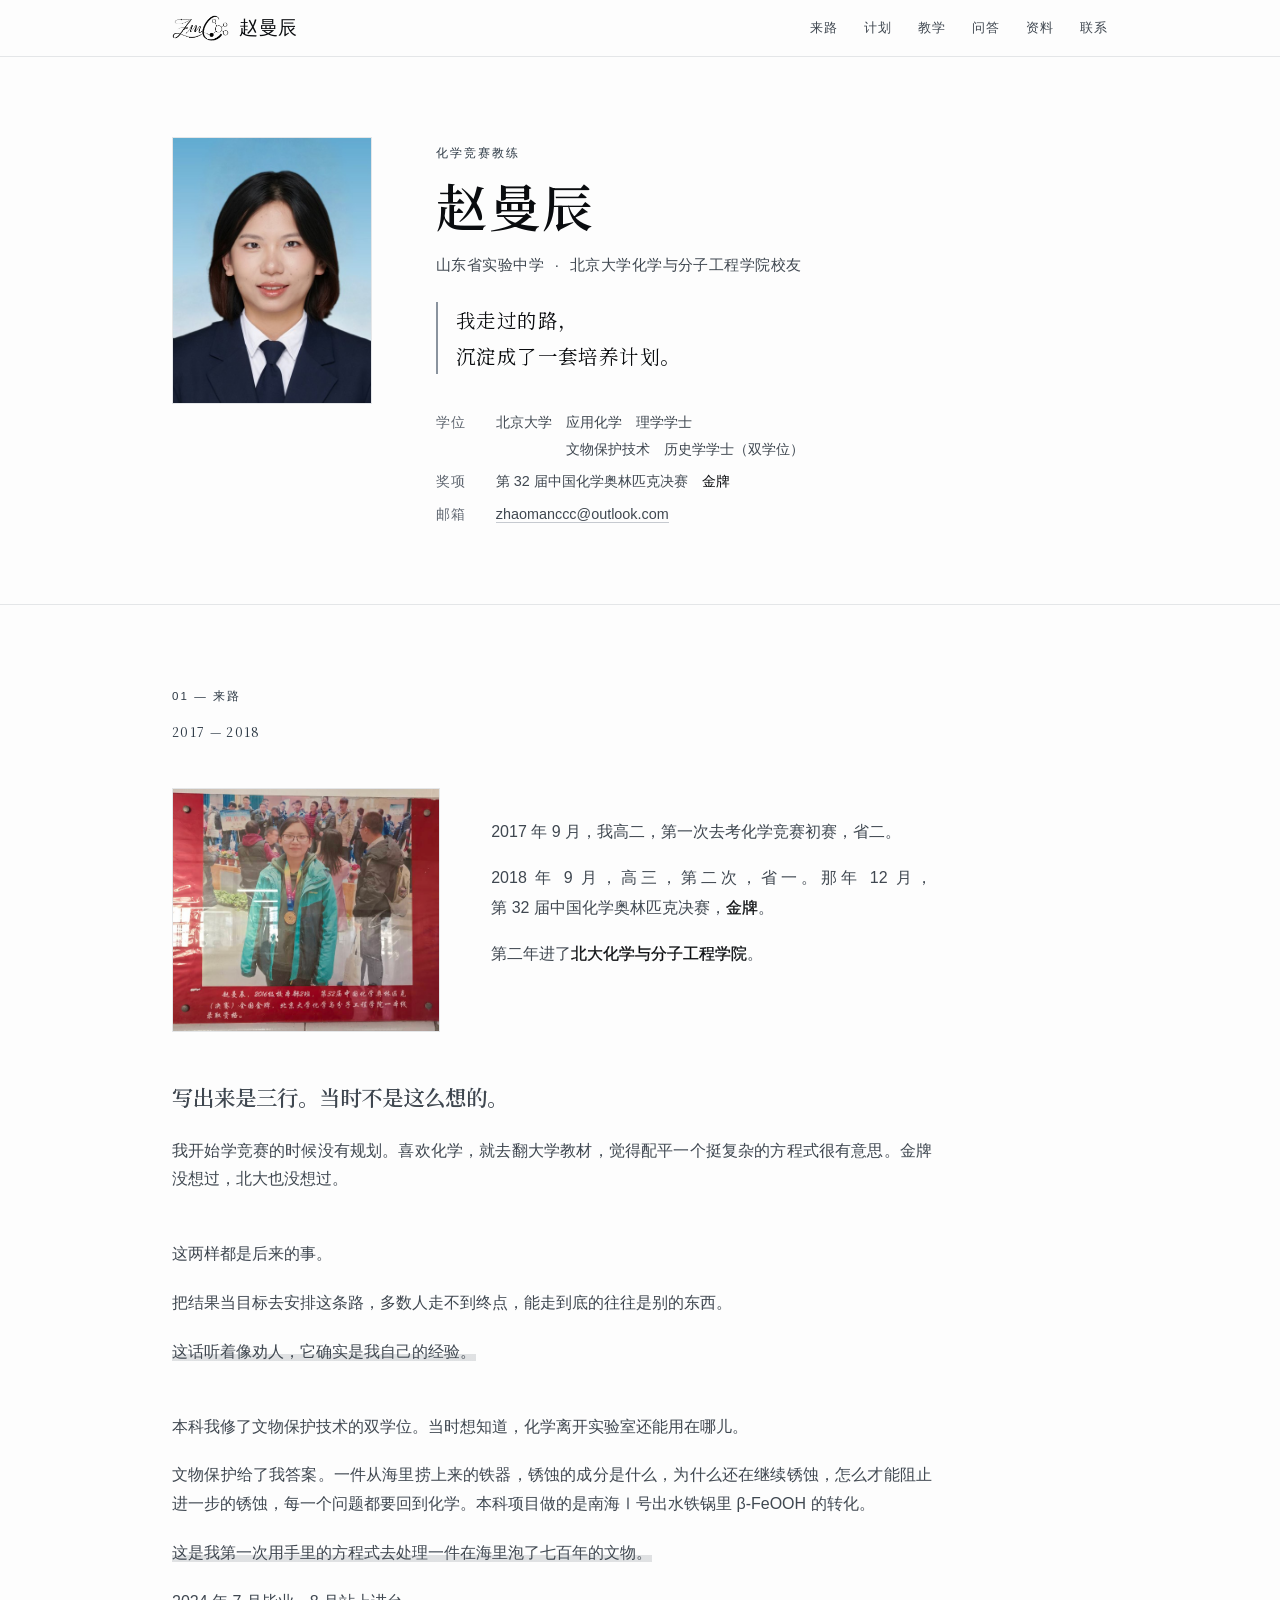
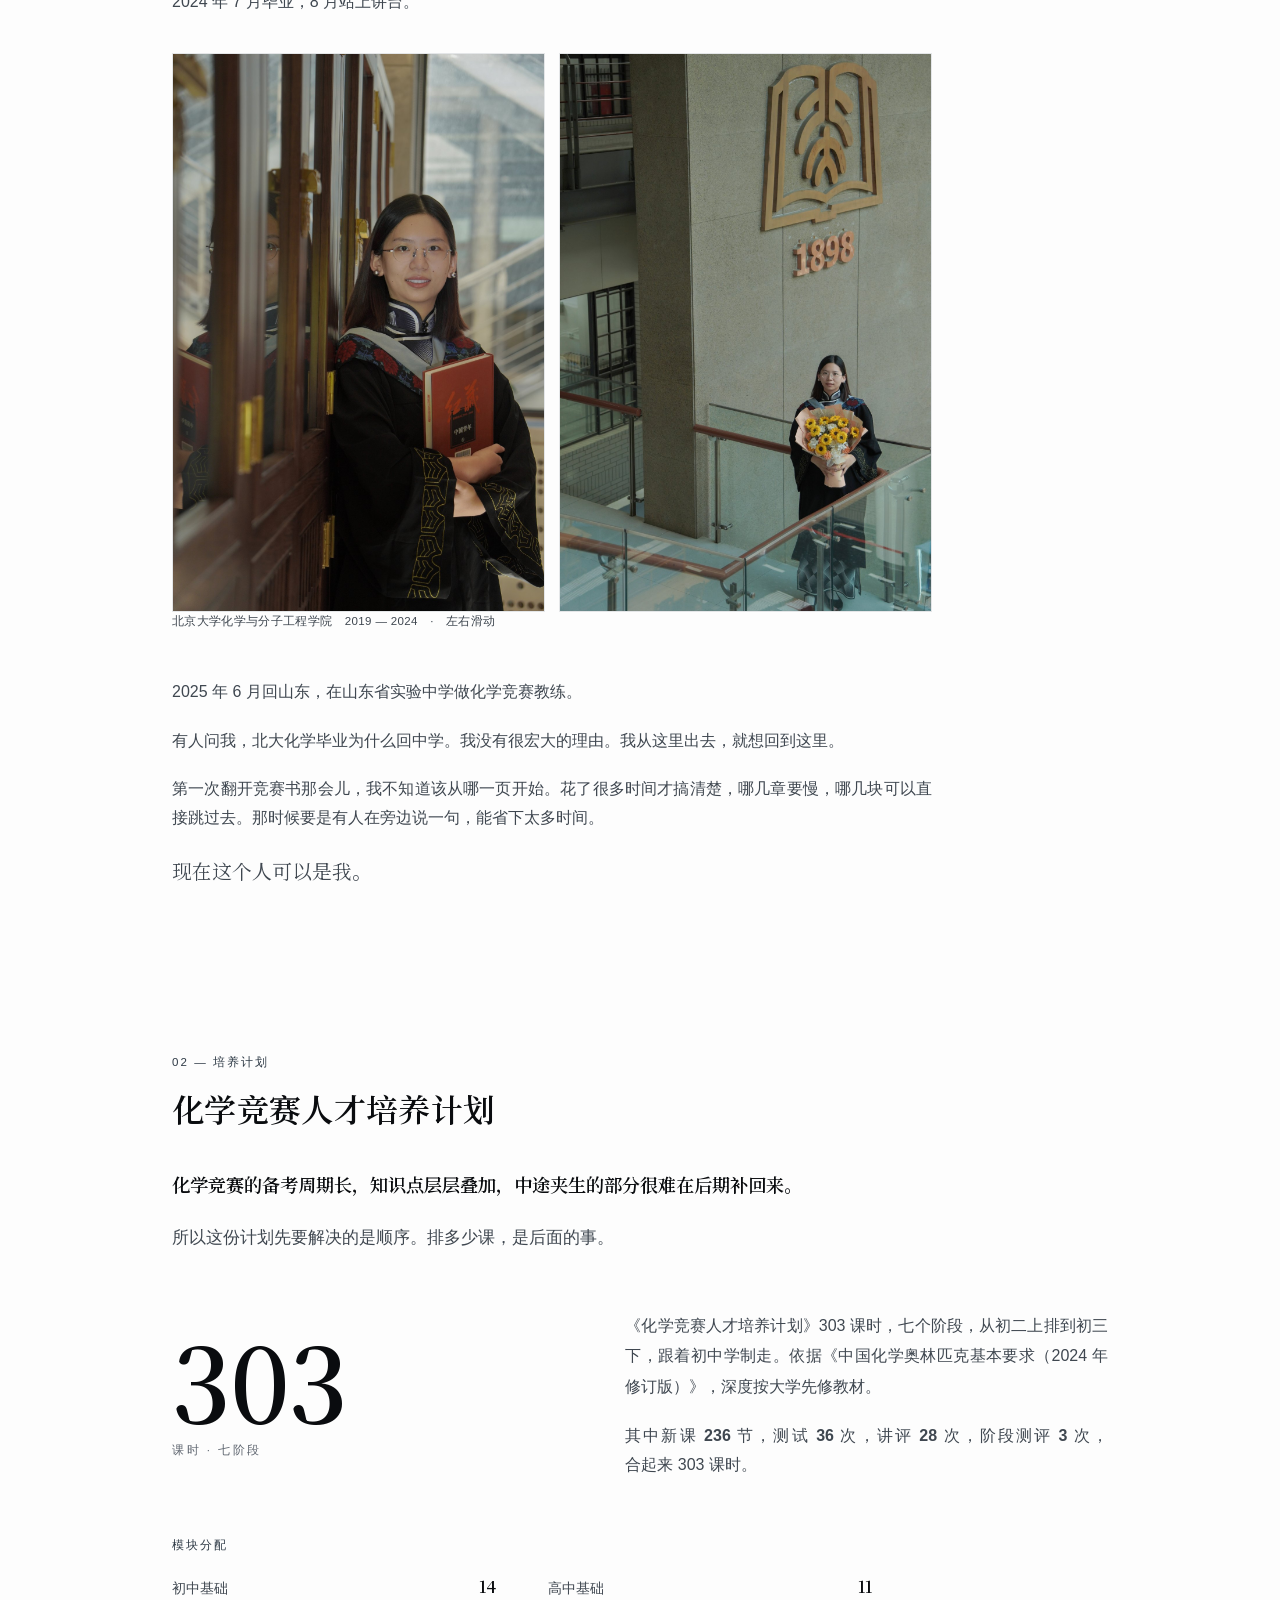
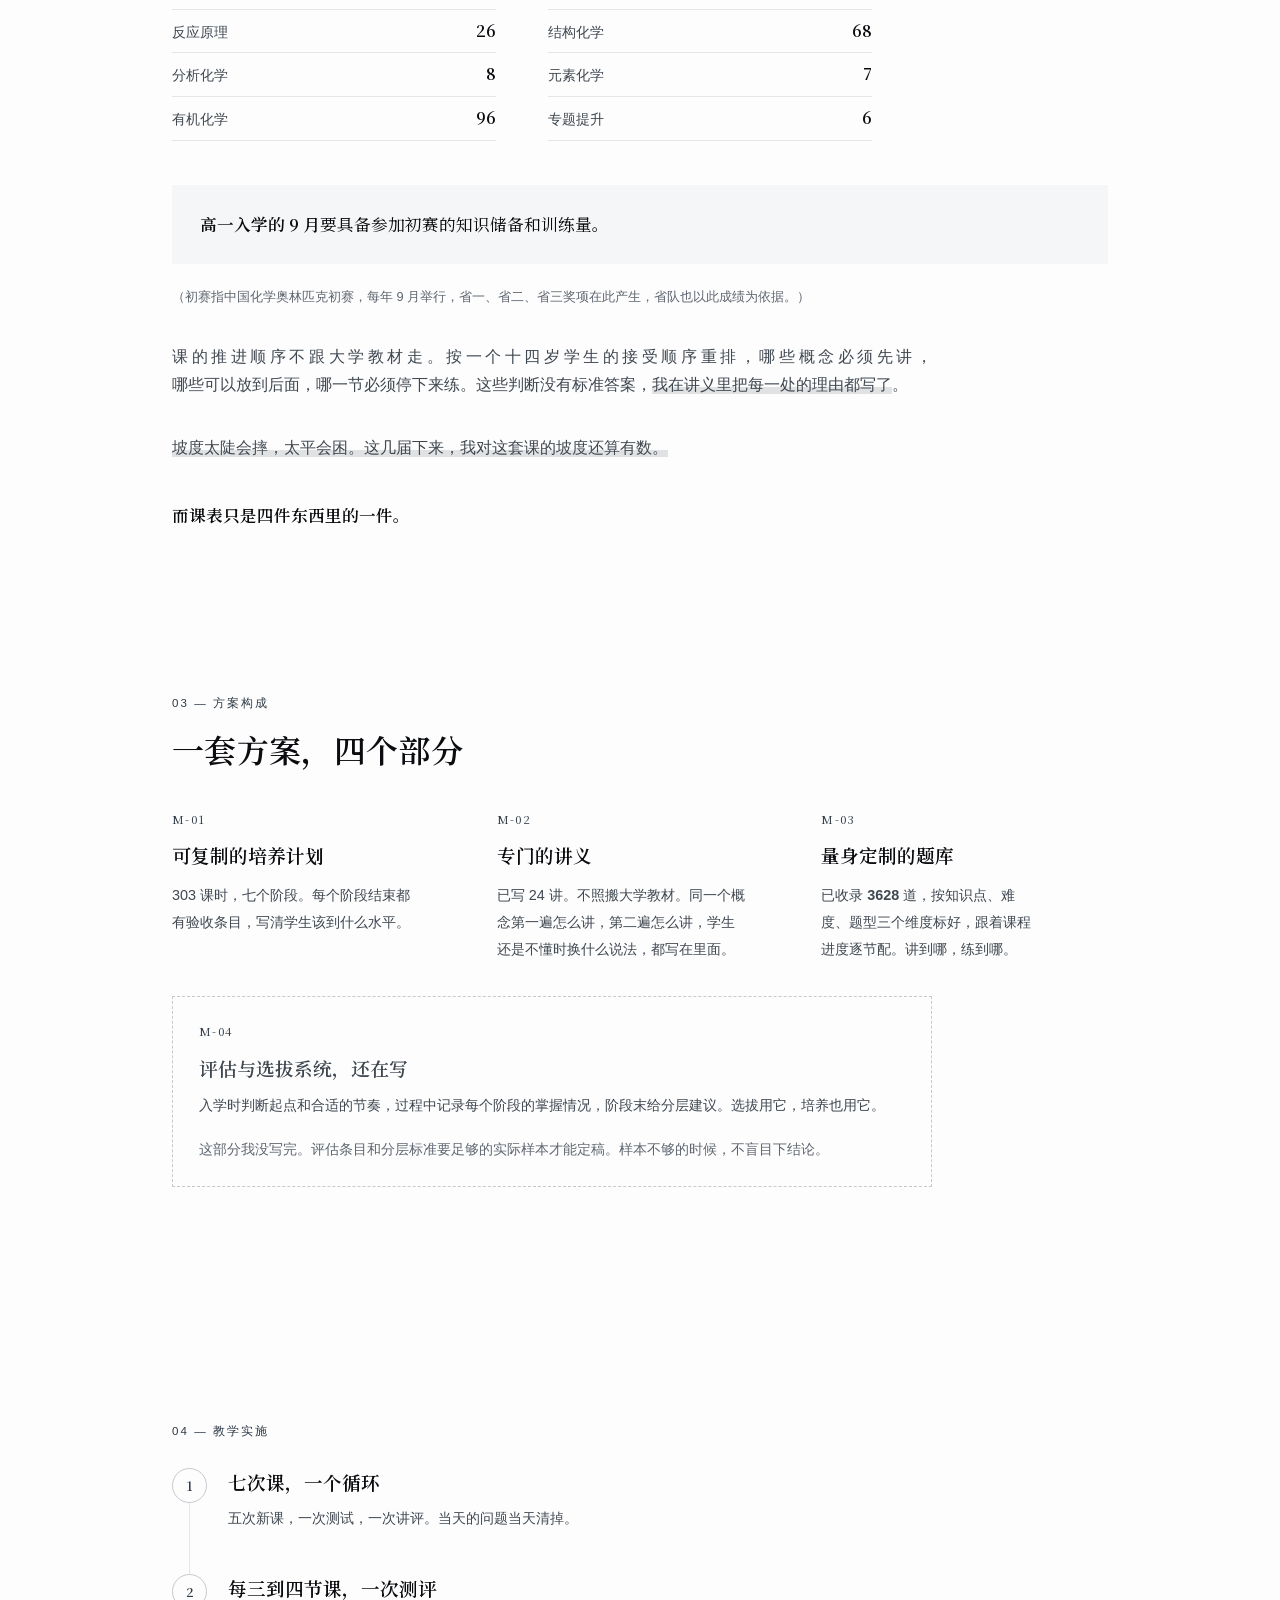
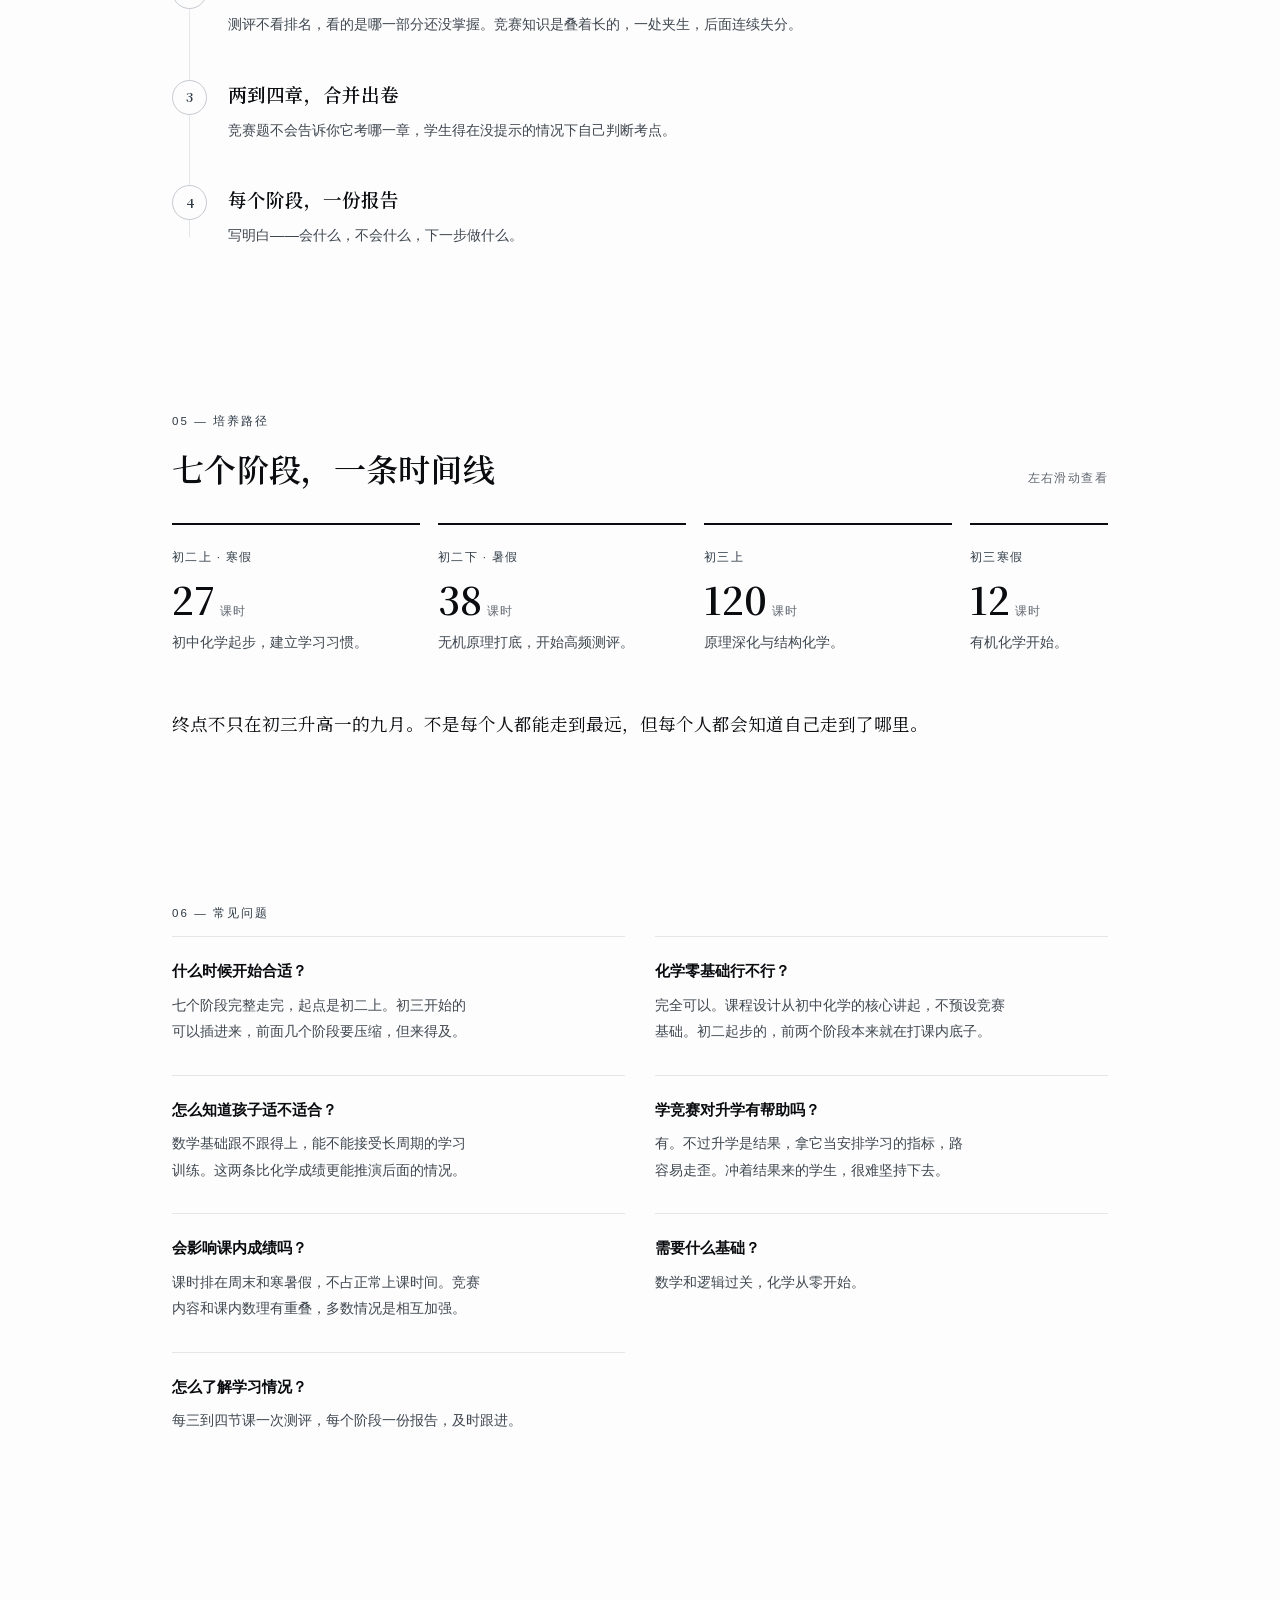
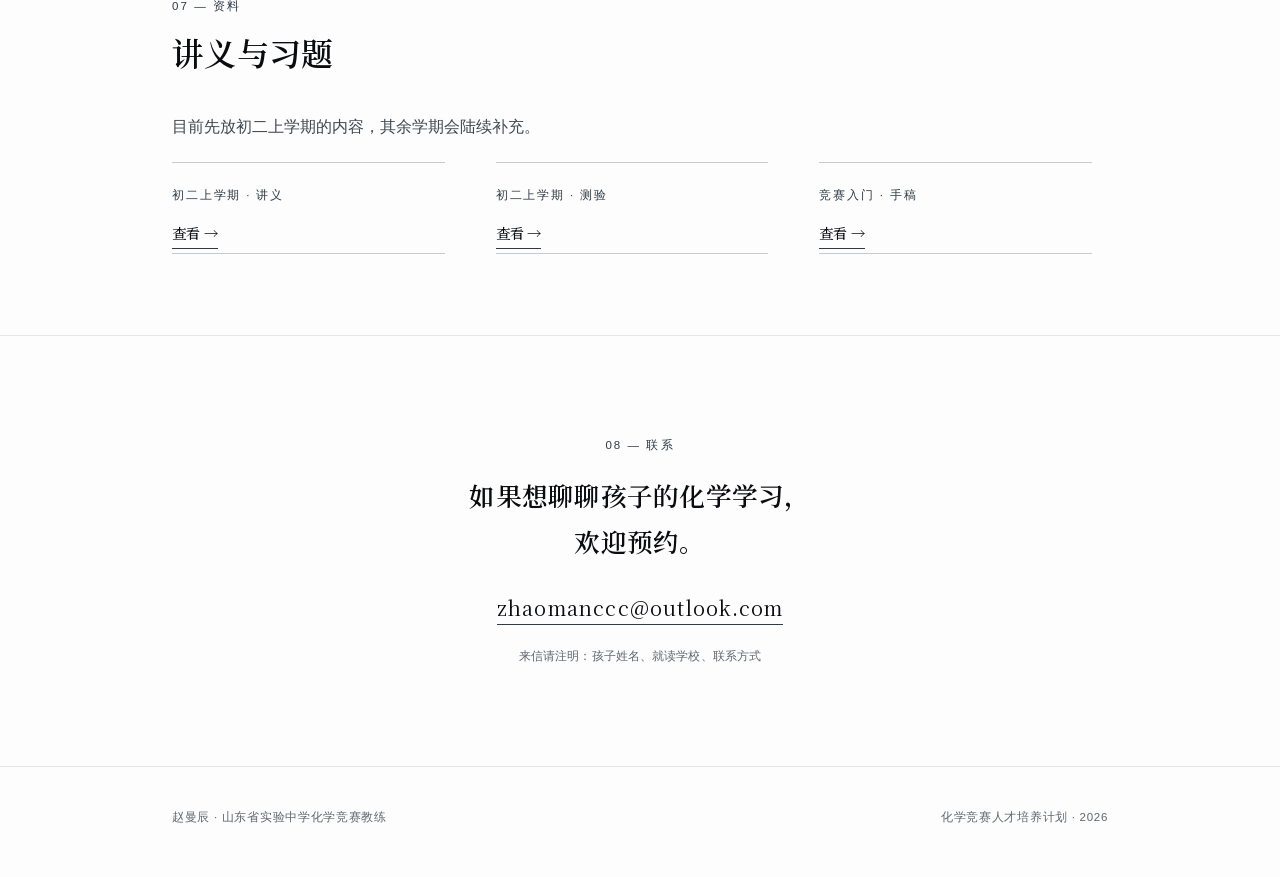
==== commit 739e89dd: "Add files via upload" ====
--- a/index.html
+++ b/index.html
@@ -13,7 +13,8 @@
 
 <link rel="icon" href="favicon.svg" type="image/svg+xml">
 <link rel="icon" href="favicon-32.png" sizes="32x32">
-<link rel="stylesheet" href="style.css?v=202610210854">
+<link rel="preload" href="assets/fonts/noto-serif-sc-600.woff2" as="font" type="font/woff2" crossorigin>
+<link rel="stylesheet" href="style.css?v=202610301600">
 <!--
   设计方法参考：ESTHER不二 · esther-design-system
   https://github.com/esthersjw/esther-design-system
@@ -34,8 +35,8 @@
       <a href="#program">计划</a>
       <a href="#method">教学</a>
       <a href="#faq">问答</a>
+      <a href="#materials">资料</a>
       <a href="#contact">联系</a>
-      <a href="#materials">资料</a>
     </div>
   </div>
 </nav>
@@ -44,22 +45,6 @@
 
 <!-- ==================== 首屏 ==================== -->
 <header class="hero">
-  <svg class="hero-motif" viewBox="0 0 400 400" fill="none" aria-hidden="true">
-    <g stroke="#0A0C0F" stroke-width="1">
-      <polygon points="200,124 266,162 266,238 200,276 134,238 134,162"></polygon>
-      <circle cx="200" cy="200" r="42"></circle>
-      <line x1="266" y1="162" x2="322" y2="130"></line>
-      <line x1="134" y1="162" x2="78" y2="130"></line>
-      <line x1="200" y1="276" x2="200" y2="340"></line>
-      <line x1="266" y1="238" x2="322" y2="270"></line>
-      <line x1="134" y1="238" x2="78" y2="270"></line>
-      <circle cx="322" cy="130" r="3.5"></circle>
-      <circle cx="78" cy="130" r="3.5"></circle>
-      <circle cx="200" cy="340" r="3.5"></circle>
-      <circle cx="322" cy="270" r="3.5"></circle>
-    </g>
-  </svg>
-
   <div class="container">
     <div class="hero-grid">
 
@@ -78,12 +63,12 @@
       <div class="hero-info">
         <p class="eyebrow">化学竞赛教练</p>
         <h1>赵曼辰</h1>
-        <p class="hero-role">山东省实验中学　·　北京大学化学与分子工程学院校友</p>
+        <p class="hero-role"><span>山东省实验中学</span><span class="hero-role-sep">·</span><span>北京大学化学与分子工程学院校友</span></p>
         <p class="hero-quote">我走过的路，<br>沉淀成了一套培养计划。</p>
 
         <dl class="facts">
           <dt>学位</dt>
-          <dd>北京大学　应用化学　理学学士<br>文物保护技术　历史学学士（双学位）</dd>
+          <dd class="deg-list"><span class="deg-school">北京大学</span><span>应用化学　理学学士</span><span>文物保护技术　历史学学士（双学位）</span></dd>
           <dt>奖项</dt>
           <dd>第 32 届中国化学奥林匹克决赛　<b>金牌</b></dd>
           <dt>邮箱</dt>
@@ -138,7 +123,7 @@
         </article>
 
         <article class="story-item" id="s4">
-          <p>本科我修了文物保护技术的双学位。当时想知道，化学离开教室还能用在哪儿。</p>
+          <p>本科我修了文物保护技术的双学位。当时想知道，化学离开实验室还能用在哪儿。</p>
           <p>文物保护给了我答案。一件从海里捞上来的铁器，锈蚀的成分是什么，为什么还在继续<span class="nb">锈蚀</span>，怎么才能阻止进一步的<span class="nb">锈蚀</span>，每一个问题都要回到化学。本科项目做的是南海Ⅰ号<span class="nb">出水</span>铁锅里 β-FeOOH 的转化。</p>
           <p><span class="mark">这是我第一次用手里的方程式去处理一件在海里泡了七百年的文物。</span></p>
           <p>2024 年 7 月毕业，8 月站上讲台。</p>
@@ -178,7 +163,7 @@
   </div>
 </section>
 
-<!-- ==================== 03 培养计划 ==================== -->
+<!-- ==================== 02 培养计划 ==================== -->
 <section class="section" id="program">
   <div class="container">
     <p class="eyebrow">02 — 培养计划</p>
@@ -197,7 +182,7 @@
 
       <div class="map-body reveal reveal-d1">
         <p class="lead">《化学竞赛人才培养计划》303 课时，七个阶段，从初二上排到初三下，跟着初中学制走。依据《中国化学奥林匹克基本要求（2024 年修订版）》，深度按大学先修教材。</p>
-        <p>其中新课 <b>236</b> 节，测试 <b>36</b> 次，讲评 <b>28</b> 次，阶段测评 <b>3</b> 次，合起来 303 课时。</p>
+        <p>其中新课 <b>236</b> 节，测试 <b>36</b> 次，讲评 <b>28</b> 次，阶段测评 <b>3</b> 次，<span class="nb">合起来 303 课时。</span></p>
       </div>
     </div>
 
@@ -215,7 +200,7 @@
       </div>
     </div>
 
-    <p class="program-goal">目标放在<strong>高一入学那年的 9 月</strong>。到那时候，要具备参加初赛的知识储备和训练量。</p>
+    <p class="program-goal"><strong>高一入学的 9 月</strong>要具备参加初赛的知识储备和训练量。</p>
     <p class="program-note-inline">（初赛指中国化学奥林匹克初赛，每年 9 月举行，省一、省二、省三奖项在此产生，省队也以此成绩为依据。）</p>
 
     <p class="program-close">课的推进顺序不跟大学教材走。按一个十四岁学生的接受顺序重排，哪些概念<span class="nb">必须先讲</span>，<span class="nb">哪些可以放到后面</span>，<span class="nb">哪一节必须停下来练</span>。这些判断没有标准答案，<span class="mark nb">我在讲义里把每一处的理由都写了</span>。</p>
@@ -226,7 +211,7 @@
   </div>
 </section>
 
-<!-- ==================== 04 三个标记 ==================== -->
+<!-- ==================== 03 方案构成 ==================== -->
 <section class="section" id="marks">
   <div class="container">
     <p class="eyebrow">03 — 方案构成</p>
@@ -268,11 +253,10 @@
 
 
 
-<!-- ==================== 05 方法 ==================== -->
+<!-- ==================== 04 教学实施 ==================== -->
 <section class="section" id="method">
   <div class="container">
     <p class="eyebrow">04 — 教学实施</p>
-    <h2>不赶进度，但每一步都算数</h2>
 
     <div class="steps">
       <div class="step reveal">
@@ -299,12 +283,10 @@
   </div>
 </section>
 
-<!-- ==================== 06 行程 ==================== -->
+<!-- ==================== 05 培养路径 ==================== -->
 <section class="section" id="trip">
   <div class="container">
     <p class="eyebrow">05 — 培养路径</p>
-
-    <p class="program-lead" style="margin-bottom:clamp(22px,3vw,32px)">以最专业的方法、最系统的课程、最耐心的陪伴——从第一堂分子结构课，到初赛的考场。</p>
 
     <div class="trip-head">
       <h2 style="margin-bottom:0">七个阶段，一条时间线</h2>
@@ -343,7 +325,7 @@
   </div>
 </section>
 
-<!-- ==================== 07 FAQ ==================== -->
+<!-- ==================== 06 常见问题 ==================== -->
 <section class="section" id="faq">
   <div class="container">
     <p class="eyebrow">06 — 常见问题</p>
@@ -380,20 +362,10 @@
     </div>
 </section>
 
-<!-- ==================== 08 联系 ==================== -->
-<section class="contact" id="contact">
-  <div class="container">
-    <p class="eyebrow">07 — 联系</p>
-    <p class="contact-line">如果想聊聊孩子的化学学习，<br>欢迎预约。</p>
-    <a class="contact-email" href="mailto:zhaomanccc@outlook.com">zhaomanccc@outlook.com</a>
-    <p class="contact-note">来信请注明：孩子姓名、就读学校、联系方式</p>
-  </div>
-</section>
-
-<!-- ==================== 08 资料 ==================== -->
+<!-- ==================== 07 资料 ==================== -->
 <section class="section" id="materials">
   <div class="container">
-    <p class="eyebrow">08 — 资料</p>
+    <p class="eyebrow">07 — 资料</p>
     <h2>讲义与习题</h2>
     <p class="lead">目前先放初二上学期的内容，其余学期会陆续补充。</p>
 
@@ -417,6 +389,16 @@
     <!-- 资料上线后，把对应卡片的 <span class="mat-state">整理中</span> 换成：
          <a class="mat-dl" href="materials/handout-01.pdf" target="_blank" rel="noopener">下载 ↓</a>
          文件放进 materials 文件夹，文件名用英文。 -->
+  </div>
+</section>
+
+<!-- ==================== 08 联系 ==================== -->
+<section class="contact" id="contact">
+  <div class="container">
+    <p class="eyebrow">08 — 联系</p>
+    <p class="contact-line">如果想聊聊孩子的化学学习，<br>欢迎预约。</p>
+    <a class="contact-email" href="mailto:zhaomanccc@outlook.com">zhaomanccc@outlook.com</a>
+    <p class="contact-note">来信请注明：孩子姓名、就读学校、联系方式</p>
   </div>
 </section>
 
--- a/style.css
+++ b/style.css
@@ -2,6 +2,23 @@
    赵曼辰 · 个人主页
    视觉参考：PRISM（Deep Navy & Gold 学术配色）+ esther-design-system（布局方法论）
    ========================================================================== */
+
+/* 中文衬线：Noto Serif SC（SIL OFL），按本站字符集子集化，574 字 / 单字重 177KB */
+@font-face {
+  font-family: "Noto Serif SC";
+  src: url("assets/fonts/noto-serif-sc-400.woff2") format("woff2");
+  font-weight: 400;
+  font-style: normal;
+  font-display: swap;
+}
+
+@font-face {
+  font-family: "Noto Serif SC";
+  src: url("assets/fonts/noto-serif-sc-600.woff2") format("woff2");
+  font-weight: 600;
+  font-style: normal;
+  font-display: swap;
+}
 
 :root {
   /* 底色：近纯白，论文纸感 */
@@ -12,7 +29,7 @@
   /* 文字：近黑，带极轻冷调，不用纯黑 */
   --ink:        #0A0C0F;
   --ink-soft:   #3F4750;
-  --ink-faint:  #767E88;
+  --ink-faint:  #5F6670;   /* 原 #767E88 在近白底上只有 4.06:1，11px 小字偏虚 */
 
   /* 强调：深石板灰蓝 */
   --accent:     #2E3A46;
@@ -21,7 +38,7 @@
   --rule:       #E4E6E8;
   --rule-dark:  #C6CAD0;
 
-  --serif: "Source Han Serif SC", "Noto Serif CJK SC", "Songti SC", "STSong", "SimSun", Georgia, serif;
+  --serif: "Noto Serif SC", "Source Han Serif SC", "Songti SC", "STSong", "SimSun", Georgia, serif;
   --sans:  "Inter", "PingFang SC", "Microsoft YaHei", "Source Han Sans SC", "Noto Sans CJK SC", -apple-system, BlinkMacSystemFont, "Segoe UI", sans-serif;
 
   --w: 1040px;
@@ -76,8 +93,8 @@
 .section { padding: clamp(64px, 9vh, 116px) 0; }
 
 .eyebrow {
-  font-size: 0.7rem;
-  letter-spacing: 0.2em;
+  font-size: 0.72rem;
+  letter-spacing: 0.18em;
   color: var(--accent);
   margin: 0 0 1.1em;
   font-weight: 500;
@@ -105,12 +122,58 @@
 p:last-child { margin-bottom: 0; }
 
 .lead {
-  font-size: 1.02rem;
+  font-size: 1rem;
   color: var(--ink-soft);
   line-height: 1.9;
   max-width: 760px;
 }
 
+/* ---------- 短行控制 ----------
+   中文没有空格，浏览器只能按字宽硬切，末行常剩三五字（“违法换行”的根源）。
+   text-wrap: balance 让浏览器在同一行数内重新分配每行字数，短段落不再出现孤尾。
+   Chrome / Edge 114+、Firefox 121+ 支持；其余浏览器退回普通断行，不报错。 */
+
+h1, h2, h3 { text-wrap: balance; }
+
+/* 宽栏正文：两端对齐（中文排版的常规做法），各行右边界齐平，
+   相邻段落的块宽看起来一致。
+   注意：必须同时关掉 balance —— balance 会先把行压短，再用字距撑满，
+   结果字与字之间全是缝。两者只能取一个。 */
+.story-item p,
+.map-body p,
+.step p,
+.mark-wide p,
+.program-lead,
+.program-close,
+.program-goal {
+  text-align: justify;
+  text-justify: inter-ideograph;
+  text-wrap: wrap;
+}
+
+/* 窄屏（平板及以下）每行只有三十几个字，两端对齐反而容易切出两三个字的尾行，
+   这时退回均衡断行，宁可右边界不齐也不要孤字 */
+@media (max-width: 900px) {
+  .story-item p,
+  .map-body p,
+  .step p,
+  .mark-wide p,
+  .program-lead,
+  .program-close,
+  .program-goal {
+    text-align: start;
+    text-wrap: balance;
+  }
+}
+
+.facts dd,
+.mark-card p,
+.faq-item p,
+.trip-card p,
+.trip-note,
+.contact-line,
+.hero-quote { text-wrap: balance; }
+
 .strong-line {
   font-family: var(--serif);
   font-size: clamp(1.06rem, 2.2vw, 1.24rem);
@@ -118,8 +181,15 @@
   color: var(--ink);
 }
 
+/* 强调：不用整块底色（会把字压进灰块里），改为贴住字脚的一条底带 */
 .mark {
-  background-color: rgba(46, 58, 70, 0.09);
+  background-image: linear-gradient(
+    transparent 60%,
+    rgba(46, 58, 70, 0.14) 60%,
+    rgba(46, 58, 70, 0.14) 94%,
+    transparent 94%
+  );
+  padding-bottom: 2px;
 }
 
 .hairline { height: 1px; background: var(--rule); border: 0; margin: 0; }
@@ -173,8 +243,8 @@
 }
 
 .ph-hint {
-  font-size: 0.66rem;
-  letter-spacing: 0.04em;
+  font-size: 0.72rem;
+  letter-spacing: 0.03em;
   color: var(--ink-faint);
   line-height: 1.6;
 }
@@ -265,10 +335,16 @@
 
 @media (max-width: 600px) {
   .nav-inner { height: 52px; gap: 12px; }
-  .nav-logo { height: 24px; }
-  .nav-brand { gap: 8px; }
-  .nav-links { gap: 15px; }
-  .nav-links a { font-size: 0.76rem; }
+  .nav-logo { height: 21px; }
+  .nav-brand { gap: 8px; font-size: 1rem; }
+  .nav-links { gap: 11px; }
+  .nav-links a { font-size: 0.74rem; letter-spacing: 0.04em; }
+}
+
+/* 320px 级别的极窄屏：只留签名，不放名字，保证六个导航项不折行 */
+@media (max-width: 360px) {
+  .nav-brand span { display: none; }
+  .nav-links { gap: 9px; }
 }
 
 /* ---------- 01 Hero（学术主页版：左像右文） ---------- */
@@ -307,10 +383,19 @@
 }
 
 .hero-role {
+  display: flex;
+  flex-wrap: wrap;
+  align-items: baseline;
+  column-gap: 0.7em;
   font-size: 0.94rem;
   color: var(--ink-soft);
-  letter-spacing: 0.04em;
+  letter-spacing: 0.03em;
   margin: 0 0 1.6em;
+}
+
+/* 窄屏放不下时换成两行，中间的间隔号隐藏 */
+@media (max-width: 620px) {
+  .hero-role-sep { display: none; }
 }
 
 .hero-quote {
@@ -330,8 +415,8 @@
   display: grid;
   grid-template-columns: max-content 1fr;
   gap: 7px clamp(16px, 2.4vw, 30px);
-  font-size: 0.84rem;
-  line-height: 1.7;
+  font-size: 0.9rem;
+  line-height: 1.75;
   max-width: 560px;
 }
 
@@ -346,19 +431,17 @@
   color: var(--ink-soft);
 }
 
-.facts dd b { color: var(--ink); font-weight: 500; }
-
-/* Hero 装饰线 */
-.hero-motif {
-  position: absolute;
-  right: -6vw;
-  top: 50%;
-  transform: translateY(-50%);
-  width: clamp(340px, 40vw, 540px);
-  opacity: 0.04;
-  pointer-events: none;
-  z-index: 1;
-}
+.facts dd b { color: var(--ink); font-weight: 400; }
+
+/* 学位两行：学校占一列，两个学位从同一列起 */
+.deg-list {
+  display: grid;
+  grid-template-columns: max-content 1fr;
+  column-gap: 1em;
+  row-gap: 2px;
+}
+
+.deg-list .deg-school { grid-row: 1 / span 2; }
 
 /* ---------- 02 故事 ---------- */
 
@@ -418,7 +501,7 @@
 
 .story-time {
   font-family: var(--serif);
-  font-size: 0.86rem;
+  font-size: 0.8rem;
   letter-spacing: 0.1em;
   color: var(--accent);
   display: block;
@@ -564,7 +647,6 @@
   color: var(--ink);
   max-width: 42.2em;
   margin: 0 0 1.05em;
-  text-wrap: pretty;
 }
 
 .program-pivot {
@@ -617,7 +699,7 @@
 
 .program-note-inline {
   margin: 12px 0 1.5em;
-  font-size: 0.82rem;
+  font-size: 0.8rem;
   color: var(--ink-faint);
   line-height: 1.85;
   max-width: 760px;
@@ -639,7 +721,6 @@
   margin-top: clamp(24px, 3.2vw, 34px);
   color: var(--ink-soft);
   max-width: 47.5em;
-  text-wrap: pretty;
 }
 
 .program-tail {
@@ -723,8 +804,8 @@
 .mark-idx {
   display: block;
   font-family: var(--serif);
-  font-size: 0.78rem;
-  letter-spacing: 0.14em;
+  font-size: 0.72rem;
+  letter-spacing: 0.12em;
   color: var(--accent);
   margin-bottom: 12px;
 }
@@ -737,13 +818,15 @@
   line-height: 1.85;
 }
 
+/* M-04：未完成项，视觉上弱于三张已完成卡 —— 虚线框表示"还在写"，不用色块抢注意力 */
 .mark-wide {
-  margin-top: clamp(28px, 4vw, 44px);
-  background: var(--paper-alt);
-  padding: clamp(24px, 3.4vw, 38px);
-}
-
-.mark-wide h3 { margin-bottom: 0.5em; }
+  margin-top: clamp(24px, 3.4vw, 34px);
+  padding: clamp(18px, 2.4vw, 24px) clamp(18px, 2.6vw, 26px);
+  border: 1px dashed var(--rule-dark);
+  max-width: 760px;
+}
+
+.mark-wide h3 { margin-bottom: 0.5em; color: var(--ink-soft); }
 .mark-wide p { color: var(--ink-soft); font-size: 0.9rem; }
 
 /* 资料下载条 */
@@ -756,8 +839,8 @@
 }
 
 .doc-label {
-  font-size: 0.74rem;
-  letter-spacing: 0.12em;
+  font-size: 0.72rem;
+  letter-spacing: 0.1em;
   color: var(--ink-faint);
 }
 
@@ -861,6 +944,9 @@
 }
 
 /* ---------- 05 方法 ---------- */
+
+/* 这一节没有 h2，steps 直接接在 eyebrow 下，需补一点呼吸 */
+#method .steps { margin-top: clamp(18px, 2.6vw, 26px); }
 
 .steps {
   position: relative;
@@ -902,7 +988,7 @@
 }
 
 .step h3 { margin-bottom: 0.45em; }
-.step p { color: var(--ink-soft); font-size: 0.9rem; max-width: 34em; }
+.step p { color: var(--ink-soft); font-size: 0.9rem; max-width: 46em; }
 
 
 .mat-kind {
@@ -1024,16 +1110,16 @@
 
 .trip-card .hours small {
   font-family: var(--sans);
-  font-size: 0.68rem;
+  font-size: 0.72rem;
   font-weight: 400;
-  letter-spacing: 0.14em;
+  letter-spacing: 0.12em;
   color: var(--ink-faint);
   margin-left: 5px;
 }
 
 .trip-card p {
   margin-top: 12px;
-  font-size: 0.86rem;
+  font-size: 0.9rem;
   color: var(--ink-soft);
   line-height: 1.8;
 }
@@ -1055,16 +1141,19 @@
   gap: clamp(18px, 2.6vw, 30px);
 }
 
-.faq-item { border-top: 1px solid var(--rule); padding-top: clamp(16px, 2.2vw, 22px); }
+.faq-item {
+  border-top: 1px solid var(--rule);
+  padding-top: clamp(16px, 2.2vw, 22px);
+}
 
 .faq-item h3 {
   font-family: var(--sans);
   font-size: 0.94rem;
-  font-weight: 500;
+  font-weight: 600;
   margin-bottom: 0.55em;
 }
 
-.faq-item p { color: var(--ink-soft); font-size: 0.88rem; line-height: 1.85; }
+.faq-item p { color: var(--ink-soft); font-size: 0.9rem; line-height: 1.85; }
 
 /* ---------- 08 联系 ---------- */
 
@@ -1095,7 +1184,7 @@
 
 .contact-note {
   margin: clamp(14px, 2vw, 20px) 0 0;
-  font-size: 0.78rem;
+  font-size: 0.72rem;
   letter-spacing: 0.01em;
   line-height: 1.9;
   color: var(--ink-faint);
@@ -1114,8 +1203,8 @@
   gap: 8px 24px;
   justify-content: space-between;
   align-items: baseline;
-  font-size: 0.7rem;
-  letter-spacing: 0.08em;
+  font-size: 0.72rem;
+  letter-spacing: 0.06em;
   color: var(--ink-faint);
   line-height: 1.9;
 }
@@ -1142,8 +1231,6 @@
     gap: 22px;
   }
   .hero h1 { font-size: clamp(1.9rem, 6.5vw, 2.4rem); }
-  .facts { grid-template-columns: 1fr; gap: 2px; }
-  .facts dt { margin-top: 6px; }
 
   .story-layout { grid-template-columns: 1fr; }
   .story-nav {
@@ -1170,12 +1257,12 @@
   .steps { padding-left: 36px; }
   .steps::before { left: 13px; }
   .step-num { left: -36px; width: 29px; height: 29px; font-size: 0.72rem; }
-
-  .hero-motif { opacity: 0.03; right: -20vw; }
 }
 
 @media (max-width: 600px) {
   body { font-size: 15px; }
+  .facts { grid-template-columns: 1fr; gap: 2px; }
+  .facts dt { margin-top: 6px; }
   .photo-slider .photo-frame { flex: 0 0 74%; }
   .hero-grid { grid-template-columns: 1fr; gap: 24px; }
   .hero-portrait { max-width: 168px; }
@@ -1195,7 +1282,7 @@
 }
 
 @media print {
-  .hero-motif, .story-nav, .trip-hint { display: none; }
+  .story-nav, .trip-hint { display: none; }
   .section { padding: 26px 0; }
   body { background: #fff; }
   .photo-frame { break-inside: avoid; }
